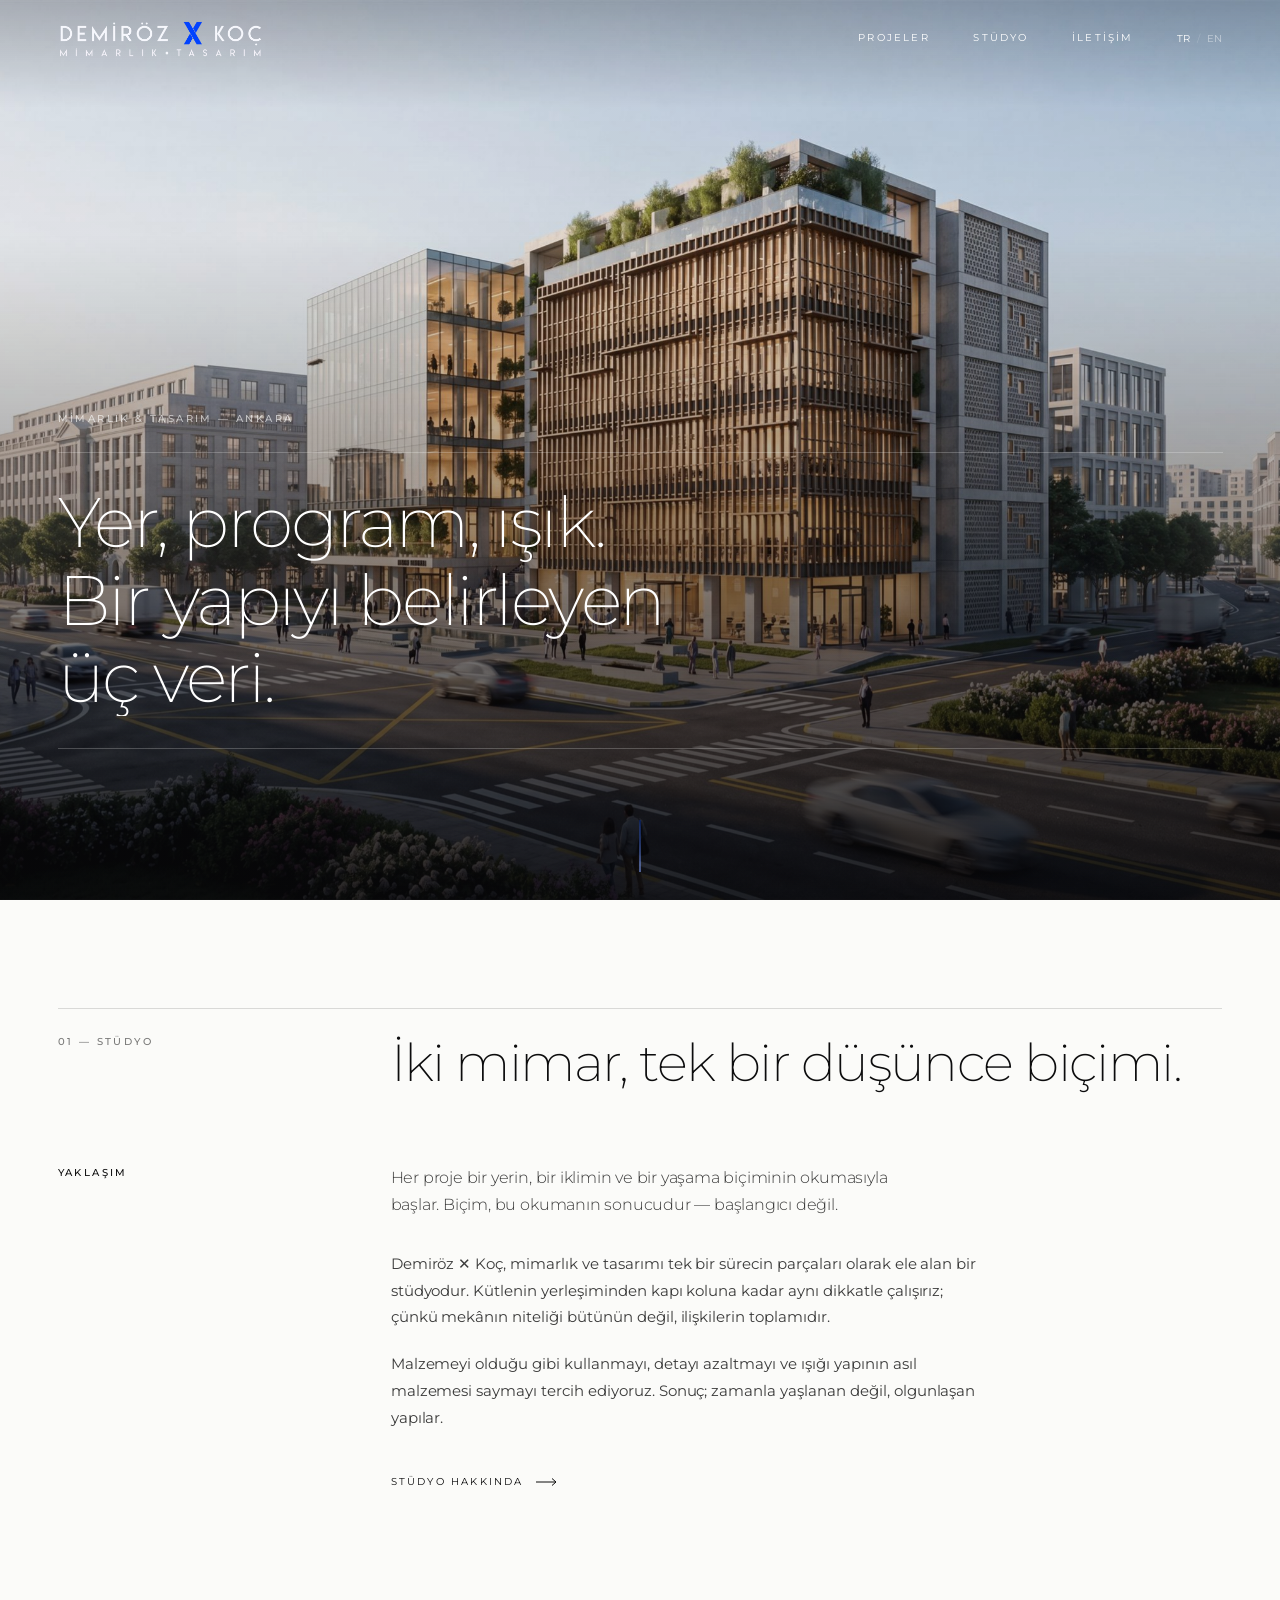
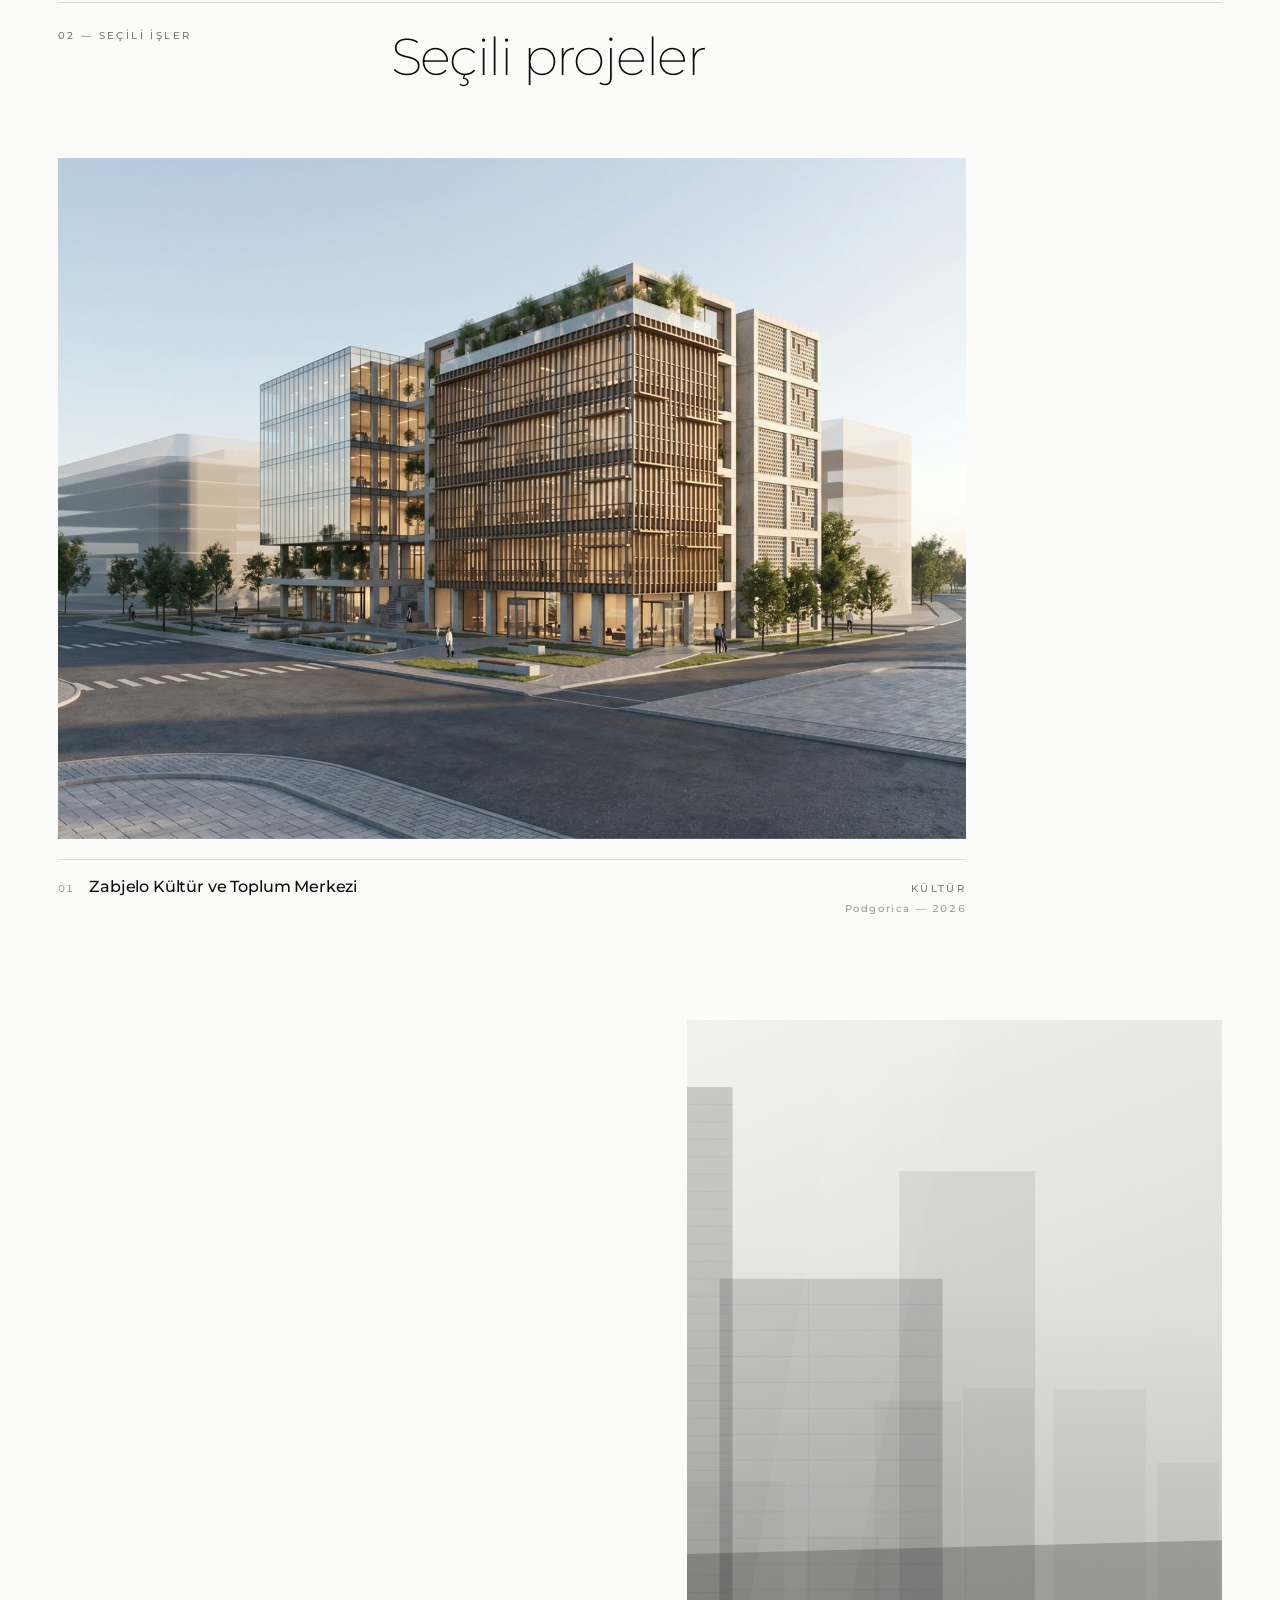
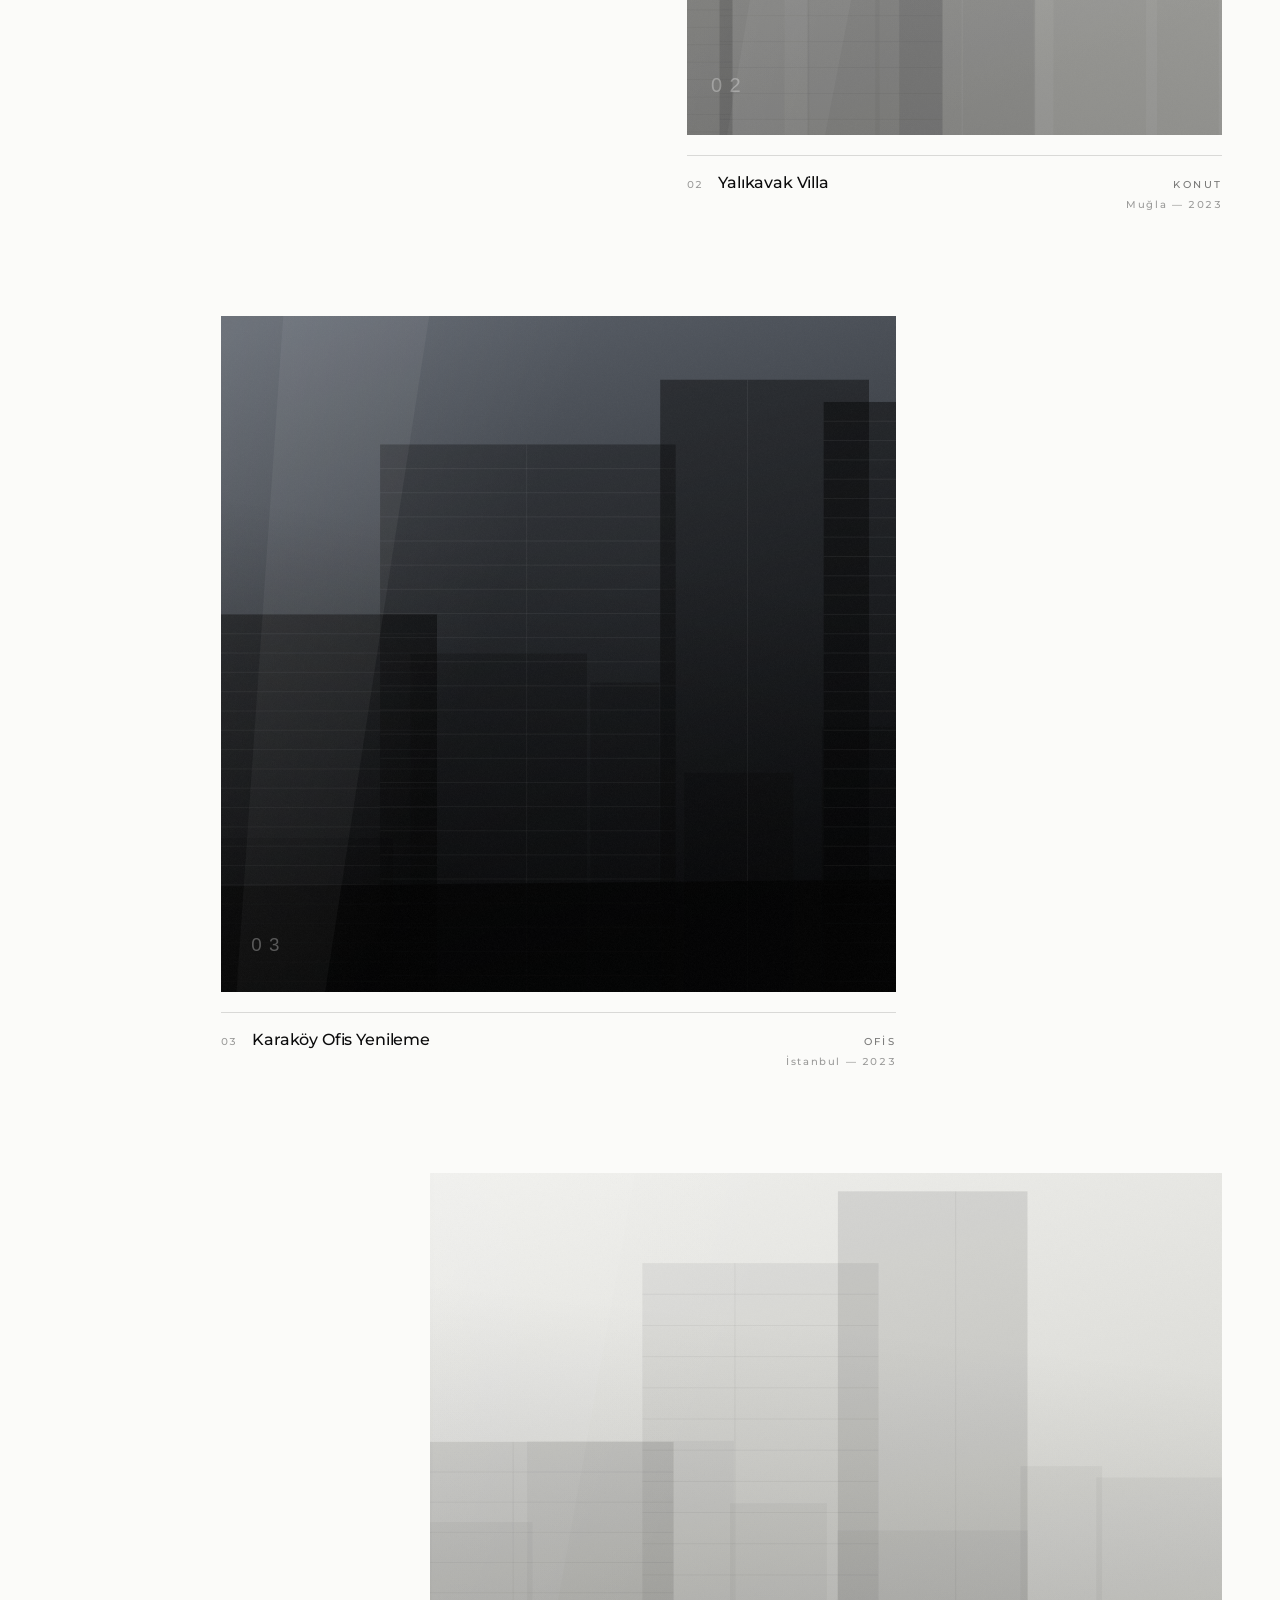
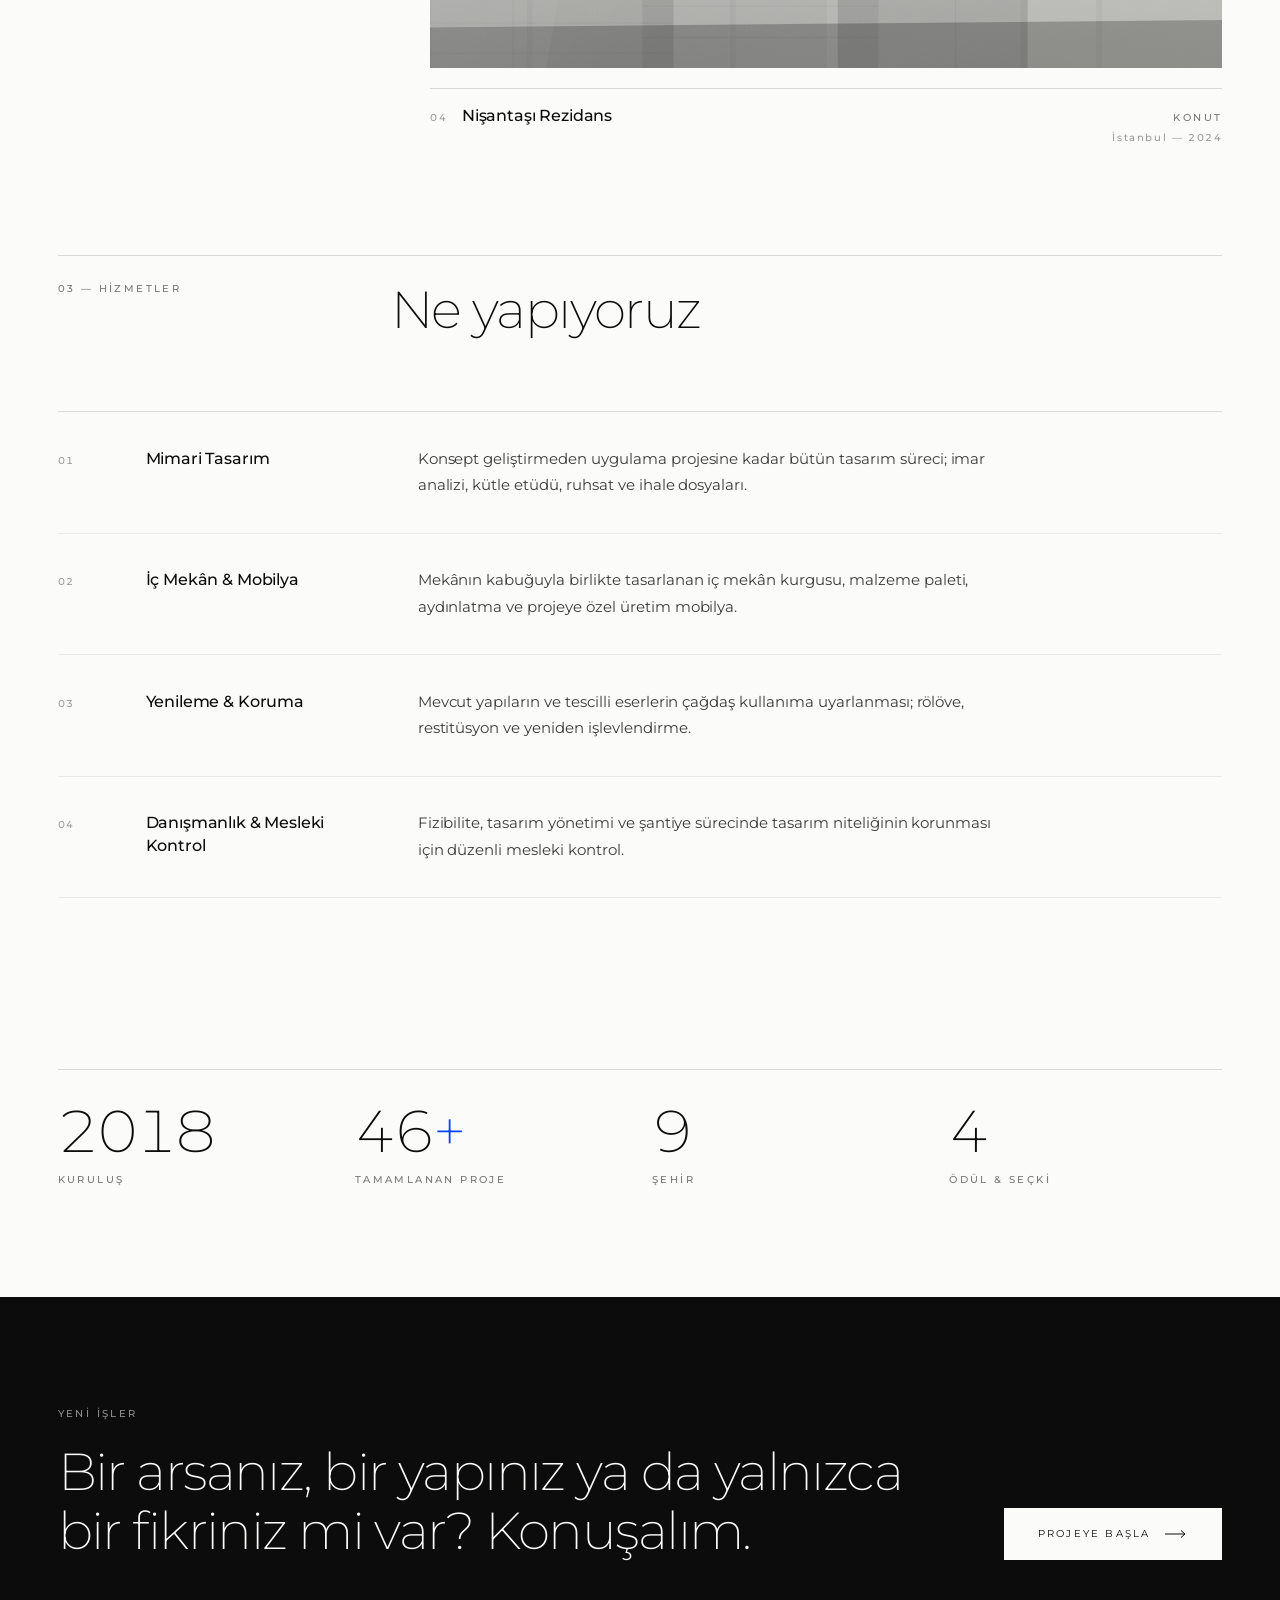
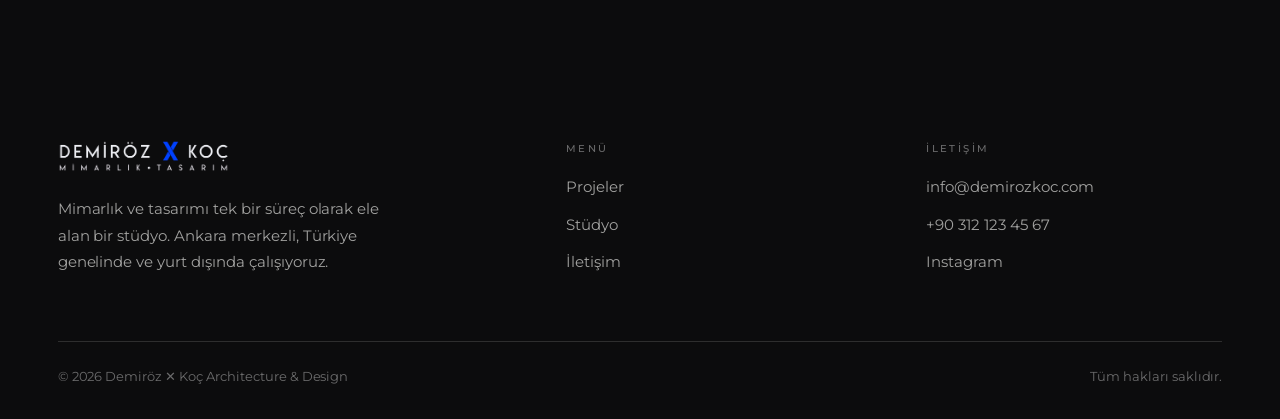
==== index.html @ 06709bad "Site: Demiroz x Koc mimarlik - ilk surum Statik site (HTML/CSS/JS, build adimi yok). - Montserrat ma" ====
<!DOCTYPE html>
<html lang="tr">
<head>
<meta charset="utf-8">
<meta name="viewport" content="width=device-width, initial-scale=1">
<title>Demiröz ✕ Koç — Mimarlık &amp; Tasarım</title>
<meta name="description" content="Demiröz ✕ Koç Architecture &amp; Design — konut, ofis, kültür ve konaklama yapılarında sakin, kalıcı ve bağlamına ait mimarlık.">
<!-- ONIZLEME: icerik yer tutucu oldugu surece arama motorlarina kapali.
     Yayina cikarken bu satiri SILIN. -->
<meta name="robots" content="noindex, nofollow">
<link rel="icon" href="assets/favicon.svg" type="image/svg+xml">
<link rel="preconnect" href="https://fonts.googleapis.com">
<link rel="preconnect" href="https://fonts.gstatic.com" crossorigin>
<link href="https://fonts.googleapis.com/css2?family=Montserrat:wght@200;300;400;500;600&display=swap" rel="stylesheet">
<link rel="stylesheet" href="css/main.css">
<meta property="og:title" content="Demiröz ✕ Koç — Mimarlık &amp; Tasarım">
<meta property="og:description" content="Mekânı ölçüyle, ışıkla ve sessizlikle kurarız.">
<meta property="og:type" content="website">
</head>
<body data-page="home">

<div class="progress" id="progress" aria-hidden="true"></div>

<!-- ===================== HEADER ===================== -->
<header class="site-head" id="siteHead">
  <div class="shell site-head__inner">
    <a class="brand" href="index.html" aria-label="Demiröz ✕ Koç — Anasayfa">
      <img class="brand__dark"  src="assets/logo-tr.png" data-src-tr="assets/logo-tr.png" data-src-en="assets/logo-en.png" alt="Demiröz ✕ Koç Mimarlık • Tasarım">
      <img class="brand__light" src="assets/logo-tr-w.png" data-src-tr="assets/logo-tr-w.png" data-src-en="assets/logo-en-w.png" alt="" aria-hidden="true">
    </a>

    <nav class="nav" aria-label="Ana menü">
      <a href="projeler.html" data-i18n="nav.works">Projeler</a>
      <a href="studyo.html"   data-i18n="nav.studio">Stüdyo</a>
      <a href="iletisim.html" data-i18n="nav.contact">İletişim</a>
      <span class="lang" role="group" aria-label="Dil / Language">
        <button type="button" data-lang-btn="tr" aria-pressed="true">TR</button>
        <span class="sep" aria-hidden="true">/</span>
        <button type="button" data-lang-btn="en" aria-pressed="false">EN</button>
      </span>
    </nav>

    <button class="nav-toggle" id="navToggle" aria-expanded="false" aria-controls="drawer" aria-label="Menü">
      <span class="nav-toggle__bar"></span>
      <span class="nav-toggle__bar"></span>
    </button>
  </div>
</header>

<!-- ===================== MOBILE DRAWER ===================== -->
<div class="drawer" id="drawer">
  <nav aria-label="Mobil menü">
    <ul class="drawer__list">
      <li><span class="num">01</span><a href="projeler.html" data-i18n="nav.works">Projeler</a></li>
      <li><span class="num">02</span><a href="studyo.html"   data-i18n="nav.studio">Stüdyo</a></li>
      <li><span class="num">03</span><a href="iletisim.html" data-i18n="nav.contact">İletişim</a></li>
    </ul>
  </nav>
  <div class="drawer__foot">
    <span class="label" data-i18n="foot.instagram">Instagram</span>
    <a class="link" href="https://www.instagram.com/demiroz_koc_architects/" target="_blank" rel="noopener">@demiroz_koc_architects</a>
    <span class="lang" role="group" aria-label="Dil / Language">
      <button type="button" data-lang-btn="tr" aria-pressed="true">TR</button>
      <span class="sep" aria-hidden="true">/</span>
      <button type="button" data-lang-btn="en" aria-pressed="false">EN</button>
    </span>
  </div>
</div>

<main id="main">

  <!-- ===================== HERO ===================== -->
  <section class="hero" id="hero">
    <div class="hero__media">
      <img src="assets/img/zabjelo/hero.jpg" alt="" aria-hidden="true" fetchpriority="high">
    </div>
    <div class="shell hero__inner">
      <p class="label" style="color:rgba(255,255,255,.62)" data-reveal data-i18n="hero.label">Mimarlık &amp; Tasarım — Ankara</p>
      <span class="hero__datum" aria-hidden="true"></span>
      <h1 class="display hero__title">
        <span class="hero__line" data-reveal-mask><span data-i18n="hero.l1">Yer, program, ışık.</span></span>
        <span class="hero__line" data-reveal-mask><span data-i18n="hero.l2">Bir yapıyı belirleyen</span></span>
        <span class="hero__line" data-reveal-mask><span data-i18n="hero.l3">üç veri.</span></span>
      </h1>
      <div class="hero__meta">
        <p class="lede" data-reveal data-reveal-delay="1" data-i18n="hero.lede">Konut, ofis, kültür ve kamu yapılarında; ölçekten bağımsız olarak sakin, kalıcı ve bağlamına ait bir mimarlık üretiyoruz.</p>
        <a class="alink" href="projeler.html" data-reveal data-reveal-delay="2" style="color:#fff">
          <span data-i18n="cta.viewWorks">Projeleri Gör</span>
          <svg viewBox="0 0 24 8" aria-hidden="true"><line class="a-shaft" x1="0" y1="4" x2="20" y2="4"/><polyline class="a-head" points="16,0.5 20,4 16,7.5"/></svg>
        </a>
      </div>
    </div>
    <span class="scroll-cue" aria-hidden="true"></span>
  </section>

  <!-- ===================== MANIFESTO ===================== -->
  <section class="section shell">
    <div class="sec-head">
      <p class="label" data-reveal data-i18n="home.introLabel">01 — Stüdyo</p>
      <div>
        <h2 class="h1" data-reveal data-i18n="home.introTitle">İki mimar, tek bir düşünce biçimi.</h2>
      </div>
    </div>

    <div class="split">
      <div data-reveal>
        <p class="label label--ink" data-i18n="home.introKicker">Yaklaşım</p>
      </div>
      <div data-reveal data-reveal-delay="1">
        <p class="lede" style="max-width:46ch" data-i18n="home.introLede">Her proje bir yerin, bir iklimin ve bir yaşama biçiminin okumasıyla başlar. Biçim, bu okumanın sonucudur — başlangıcı değil.</p>
        <p class="body-text" style="margin-top:2rem" data-i18n="home.introP1">Demiröz ✕ Koç, mimarlık ve tasarımı tek bir sürecin parçaları olarak ele alan bir stüdyodur. Kütlenin yerleşiminden kapı koluna kadar aynı dikkatle çalışırız; çünkü mekânın niteliği bütünün değil, ilişkilerin toplamıdır.</p>
        <p class="body-text" data-i18n="home.introP2">Malzemeyi olduğu gibi kullanmayı, detayı azaltmayı ve ışığı yapının asıl malzemesi saymayı tercih ediyoruz. Sonuç; zamanla yaşlanan değil, olgunlaşan yapılar.</p>
        <p style="margin-top:2.25rem">
          <a class="alink" href="studyo.html">
            <span data-i18n="cta.aboutStudio">Stüdyo Hakkında</span>
            <svg viewBox="0 0 24 8" aria-hidden="true"><line class="a-shaft" x1="0" y1="4" x2="20" y2="4"/><polyline class="a-head" points="16,0.5 20,4 16,7.5"/></svg>
          </a>
        </p>
      </div>
    </div>
  </section>

  <!-- ===================== SELECTED WORKS ===================== -->
  <section class="section shell" style="padding-top:0">
    <div class="sec-head">
      <p class="label" data-reveal data-i18n="home.worksLabel">02 — Seçili İşler</p>
      <div style="display:flex; flex-wrap:wrap; gap:1.5rem; align-items:end; justify-content:space-between">
        <h2 class="h1" data-reveal data-i18n="home.worksTitle">Seçili projeler</h2>
        <a class="alink" href="projeler.html" data-reveal data-reveal-delay="1">
          <span data-i18n="cta.allWorks">Tüm Projeler</span>
          <svg viewBox="0 0 24 8" aria-hidden="true"><line class="a-shaft" x1="0" y1="4" x2="20" y2="4"/><polyline class="a-head" points="16,0.5 20,4 16,7.5"/></svg>
        </a>
      </div>
    </div>

    <div class="work-list work-list--editorial">

      <a class="work" href="zabjelo.html" data-reveal>
        <div class="work__media"><img src="assets/img/zabjelo/corner.jpg" alt="Zabjelo Kültür ve Toplum Merkezi" loading="lazy"></div>
        <div class="work__bar">
          <span class="work__title">
            <span class="num">01</span>
            <span class="h3" data-i18n="z.title">Zabjelo Kültür ve Toplum Merkezi</span>
          </span>
          <span class="work__tags">
            <span class="label" data-i18n="cat.culture">Kültür</span>
            <span class="num">Podgorica — 2026</span>
          </span>
        </div>
      </a>

      <a class="work" href="proje.html" data-reveal>
        <div class="work__media"><img src="assets/img/p-02.svg" alt="Yalıkavak Villa" loading="lazy"></div>
        <div class="work__bar">
          <span class="work__title">
            <span class="num">02</span>
            <span class="h3">Yalıkavak Villa</span>
          </span>
          <span class="work__tags">
            <span class="label" data-i18n="cat.housing">Konut</span>
            <span class="num">Muğla — 2023</span>
          </span>
        </div>
      </a>

      <a class="work" href="proje.html" data-reveal>
        <div class="work__media"><img src="assets/img/p-03.svg" alt="Karaköy Ofis Yenileme" loading="lazy"></div>
        <div class="work__bar">
          <span class="work__title">
            <span class="num">03</span>
            <span class="h3">Karaköy Ofis Yenileme</span>
          </span>
          <span class="work__tags">
            <span class="label" data-i18n="cat.office">Ofis</span>
            <span class="num">İstanbul — 2023</span>
          </span>
        </div>
      </a>

      <a class="work" href="proje.html" data-reveal>
        <div class="work__media"><img src="assets/img/p-01.svg" alt="Nişantaşı Rezidans" loading="lazy"></div>
        <div class="work__bar">
          <span class="work__title">
            <span class="num">04</span>
            <span class="h3">Nişantaşı Rezidans</span>
          </span>
          <span class="work__tags">
            <span class="label" data-i18n="cat.housing">Konut</span>
            <span class="num">İstanbul — 2024</span>
          </span>
        </div>
      </a>

    </div>
  </section>

  <!-- ===================== SERVICES ===================== -->
  <section class="section shell" style="padding-top:0">
    <div class="sec-head">
      <p class="label" data-reveal data-i18n="home.servLabel">03 — Hizmetler</p>
      <div>
        <h2 class="h1" data-reveal data-i18n="home.servTitle">Ne yapıyoruz</h2>
      </div>
    </div>

    <div class="dl">
      <div class="dl__row" data-reveal>
        <span class="num">01</span>
        <h3 class="h3 dl__t" data-i18n="serv.1.t">Mimari Tasarım</h3>
        <p class="body-text" data-i18n="serv.1.d">Konsept geliştirmeden uygulama projesine kadar bütün tasarım süreci; imar analizi, kütle etüdü, ruhsat ve ihale dosyaları.</p>
      </div>
      <div class="dl__row" data-reveal>
        <span class="num">02</span>
        <h3 class="h3 dl__t" data-i18n="serv.2.t">İç Mekân &amp; Mobilya</h3>
        <p class="body-text" data-i18n="serv.2.d">Mekânın kabuğuyla birlikte tasarlanan iç mekân kurgusu, malzeme paleti, aydınlatma ve projeye özel üretim mobilya.</p>
      </div>
      <div class="dl__row" data-reveal>
        <span class="num">03</span>
        <h3 class="h3 dl__t" data-i18n="serv.3.t">Yenileme &amp; Koruma</h3>
        <p class="body-text" data-i18n="serv.3.d">Mevcut yapıların ve tescilli eserlerin çağdaş kullanıma uyarlanması; rölöve, restitüsyon ve yeniden işlevlendirme.</p>
      </div>
      <div class="dl__row" data-reveal>
        <span class="num">04</span>
        <h3 class="h3 dl__t" data-i18n="serv.4.t">Danışmanlık &amp; Mesleki Kontrol</h3>
        <p class="body-text" data-i18n="serv.4.d">Fizibilite, tasarım yönetimi ve şantiye sürecinde tasarım niteliğinin korunması için düzenli mesleki kontrol.</p>
      </div>
    </div>
  </section>

  <!-- ===================== NUMBERS ===================== -->
  <section class="section--tight shell" style="padding-bottom:var(--section)">
    <div class="stat-row">
      <div class="stat" data-reveal>
        <p class="stat__n">2018</p>
        <p class="label stat__k" data-i18n="stat.founded">Kuruluş</p>
      </div>
      <div class="stat" data-reveal data-reveal-delay="1">
        <p class="stat__n">46<em>+</em></p>
        <p class="label stat__k" data-i18n="stat.projects">Tamamlanan Proje</p>
      </div>
      <div class="stat" data-reveal data-reveal-delay="2">
        <p class="stat__n">9</p>
        <p class="label stat__k" data-i18n="stat.cities">Şehir</p>
      </div>
      <div class="stat" data-reveal data-reveal-delay="3">
        <p class="stat__n">4</p>
        <p class="label stat__k" data-i18n="stat.awards">Ödül &amp; Seçki</p>
      </div>
    </div>
  </section>

  <!-- ===================== CTA BAND ===================== -->
  <section class="band">
    <div class="shell section--tight band__row" style="padding-block:var(--section)">
      <div>
        <p class="label" data-reveal data-i18n="band.label">Yeni İşler</p>
        <h2 class="h1" style="margin-top:1.25rem" data-reveal data-reveal-delay="1" data-i18n="band.title">Bir arsanız, bir yapınız ya da yalnızca bir fikriniz mi var? Konuşalım.</h2>
      </div>
      <div data-reveal data-reveal-delay="2">
        <a class="btn" href="iletisim.html">
          <span data-i18n="cta.startProject">Projeye Başla</span>
          <svg viewBox="0 0 24 8" width="24" aria-hidden="true" style="overflow:visible"><line x1="0" y1="4" x2="20" y2="4" stroke="currentColor" stroke-width="1"/><polyline points="16,0.5 20,4 16,7.5" fill="none" stroke="currentColor" stroke-width="1"/></svg>
        </a>
      </div>
    </div>
  </section>

</main>

<!-- ===================== FOOTER ===================== -->
<footer class="site-foot">
  <div class="shell">
    <div class="foot__top">
      <div class="foot__brand">
        <img src="assets/logo-tr-w.png" data-src-tr="assets/logo-tr-w.png" data-src-en="assets/logo-en-w.png" alt="Demiröz ✕ Koç">
        <p class="body-text" style="color:rgba(251,251,249,.62); max-width:34ch" data-i18n="foot.blurb">Mimarlık ve tasarımı tek bir süreç olarak ele alan bir stüdyo. Ankara merkezli, Türkiye genelinde ve yurt dışında çalışıyoruz.</p>
      </div>

      <div class="foot__col">
        <p class="label" data-i18n="foot.navLabel">Menü</p>
        <a class="link" href="projeler.html" data-i18n="nav.works">Projeler</a>
        <a class="link" href="studyo.html"   data-i18n="nav.studio">Stüdyo</a>
        <a class="link" href="iletisim.html" data-i18n="nav.contact">İletişim</a>
      </div>

      <div class="foot__col">
        <p class="label" data-i18n="foot.contactLabel">İletişim</p>
        <a class="link" href="mailto:info@demirozkoc.com">info@demirozkoc.com</a>
        <a class="link" href="tel:+903121234567">+90 312 123 45 67</a>
        <a class="link" href="https://www.instagram.com/demiroz_koc_architects/" target="_blank" rel="noopener">Instagram</a>
      </div>
    </div>

    <div class="foot__bottom">
      <p class="small">© <span id="year">2026</span> Demiröz ✕ Koç Architecture &amp; Design</p>
      <p class="small" data-i18n="foot.rights">Tüm hakları saklıdır.</p>
    </div>
  </div>
</footer>

<script src="js/i18n.js"></script>
<script src="js/main.js"></script>
</body>
</html>
---- css/main.css ----
/* ==========================================================================
   DEMİRÖZ ✕ KOÇ — Architecture & Design
   Design system
   ========================================================================== */

/* ---------- Tokens ---------- */
:root {
  /* Palette — drawn from the identity: near-black ink, warm paper, one blue */
  --ink:        #0C0C0D;
  --ink-80:     rgba(12, 12, 13, 0.80);
  --ink-55:     rgba(12, 12, 13, 0.55);
  --ink-40:     rgba(12, 12, 13, 0.40);
  --paper:      #FBFBF9;
  --paper-2:    #F2F2EF;
  --blue:       #0243FC;
  --line:       rgba(12, 12, 13, 0.14);
  --line-soft:  rgba(12, 12, 13, 0.07);

  /* Type — Montserrat is the studio's brand typeface (see VERI/genel yazı fontu).
     The wordmark is set in it, so the whole site follows. */
  --font-display: "Montserrat", "Century Gothic", "Futura", system-ui, sans-serif;
  --font-body:    "Montserrat", -apple-system, BlinkMacSystemFont, "Segoe UI", sans-serif;

  /* Rhythm */
  --gutter:   clamp(1.25rem, 4.5vw, 5rem);
  --section:  clamp(5rem, 12vh, 10rem);
  --maxw:     1680px;

  /* Motion */
  --ease:  cubic-bezier(0.22, 1, 0.36, 1);
  --swift: cubic-bezier(0.4, 0, 0.2, 1);
}

/* ---------- Reset ---------- */
*, *::before, *::after { box-sizing: border-box; }
html {
  -webkit-text-size-adjust: 100%;
  scroll-behavior: smooth;
}
body {
  margin: 0;
  background: var(--paper);
  color: var(--ink);
  font-family: var(--font-body);
  font-size: 0.9375rem;
  line-height: 1.78;
  font-weight: 400;
  letter-spacing: -0.002em;
  -webkit-font-smoothing: antialiased;
  -moz-osx-font-smoothing: grayscale;
  overflow-x: hidden;
}
body.nav-open { overflow: hidden; }

img, svg, video { display: block; max-width: 100%; height: auto; }
a { color: inherit; text-decoration: none; }
button { font: inherit; color: inherit; background: none; border: 0; cursor: pointer; }
h1, h2, h3, h4 { margin: 0; font-weight: 300; }
p { margin: 0; }
ul { margin: 0; padding: 0; list-style: none; }

::selection { background: var(--blue); color: #fff; }

:focus-visible {
  outline: 1.5px solid var(--blue);
  outline-offset: 4px;
}

/* ---------- Layout primitives ---------- */
.shell {
  width: 100%;
  max-width: var(--maxw);
  margin-inline: auto;
  padding-inline: var(--gutter);
}
.section { padding-block: var(--section); }
.section--tight { padding-block: clamp(3rem, 7vh, 5.5rem); }
.rule { height: 1px; background: var(--line-soft); border: 0; margin: 0; }

/* ---------- Typography scale ---------- */
/* Montserrat runs wide with a tall x-height — sizes sit lower and tracking
   tighter than a Futura-style face would need. */
.display {
  font-family: var(--font-display);
  font-weight: 200;
  font-size: clamp(2.1rem, 6.4vw, 6.6rem);
  line-height: 1.02;
  letter-spacing: -0.035em;
  text-wrap: balance;
}
.h1 {
  font-family: var(--font-display);
  font-weight: 200;
  font-size: clamp(1.7rem, 4.1vw, 3.5rem);
  line-height: 1.12;
  letter-spacing: -0.03em;
  text-wrap: balance;
}
.h2 {
  font-family: var(--font-display);
  font-weight: 300;
  font-size: clamp(1.3rem, 2.4vw, 2.1rem);
  line-height: 1.22;
  letter-spacing: -0.025em;
}
.h3 {
  font-family: var(--font-display);
  font-weight: 500;
  font-size: clamp(0.95rem, 1.25vw, 1.1rem);
  line-height: 1.4;
  letter-spacing: -0.01em;
}

/* Wide-tracked micro label — echoes "A R C H I T E C T U R E & D E S I G N" */
.label {
  font-family: var(--font-display);
  font-size: 0.625rem;
  font-weight: 500;
  letter-spacing: 0.24em;
  text-transform: uppercase;
  color: var(--ink-55);
}
.label--ink { color: var(--ink); }
.label--blue { color: var(--blue); }

.lede {
  font-size: clamp(1rem, 1.28vw, 1.1875rem);
  line-height: 1.68;
  font-weight: 300;
  color: var(--ink-80);
  letter-spacing: -0.012em;
  max-width: 42ch;
}
.body-text { color: var(--ink-80); max-width: 60ch; }
.body-text + .body-text { margin-top: 1.35em; }
.small { font-size: 0.78125rem; line-height: 1.68; color: var(--ink-55); }

.num {
  font-family: var(--font-display);
  font-size: 0.625rem;
  font-weight: 500;
  letter-spacing: 0.16em;
  color: var(--ink-40);
  font-variant-numeric: tabular-nums;
}

/* ---------- Section heading pattern ---------- */
.sec-head {
  display: grid;
  grid-template-columns: minmax(0, 1fr);
  gap: 1.75rem;
  padding-top: 1.5rem;
  border-top: 1px solid var(--line);
  margin-bottom: clamp(2.5rem, 6vw, 4.5rem);
}
@media (min-width: 62rem) {
  .sec-head {
    grid-template-columns: 22% minmax(0, 1fr);
    gap: clamp(2rem, 6vw, 6rem);
    align-items: start;
  }
}

/* ---------- Links ---------- */
.link {
  position: relative;
  display: inline-block;
  padding-bottom: 2px;
}
.link::after {
  content: "";
  position: absolute;
  left: 0; bottom: 0;
  width: 100%; height: 1px;
  background: currentColor;
  transform: scaleX(0);
  transform-origin: left;
  transition: transform 0.55s var(--ease);
}
.link:hover::after, .link:focus-visible::after { transform: scaleX(1); }
.link--on::after { transform: scaleX(1); }
.link--on:hover::after { transform: scaleX(0); transform-origin: right; }

/* Arrow link */
.alink {
  display: inline-flex;
  align-items: center;
  gap: 0.75rem;
  font-family: var(--font-display);
  font-size: 0.625rem;
  letter-spacing: 0.22em;
  text-transform: uppercase;
}
.alink svg { width: 1.5rem; height: auto; overflow: visible; }
.alink svg line, .alink svg polyline { stroke: currentColor; stroke-width: 1; fill: none; }
.alink .a-shaft { transition: transform 0.55s var(--ease); transform-origin: left; }
.alink .a-head  { transition: transform 0.55s var(--ease); }
.alink:hover .a-shaft { transform: scaleX(1.45); }
.alink:hover .a-head  { transform: translateX(5px); }

/* ==========================================================================
   Header
   ========================================================================== */
.site-head {
  position: fixed;
  inset: 0 0 auto 0;
  z-index: 100;
  padding-block: clamp(1rem, 2.2vh, 1.6rem);
  transition: background-color 0.5s var(--swift),
              backdrop-filter 0.5s var(--swift),
              border-color 0.5s var(--swift),
              padding 0.5s var(--swift);
  border-bottom: 1px solid transparent;
}
.site-head__inner {
  display: flex;
  align-items: center;
  justify-content: space-between;
  gap: 2rem;
}
.brand { display: block; flex: 0 0 auto; }
.brand img {
  height: clamp(1.7rem, 3vw, 2.5rem);
  width: auto;
  transition: opacity 0.45s var(--swift);
}
.brand__light { display: none; }
.brand:hover img { opacity: 0.62; }

/* Scrolled state */
.site-head.is-stuck {
  background: rgba(251, 251, 249, 0.82);
  backdrop-filter: saturate(180%) blur(14px);
  -webkit-backdrop-filter: saturate(180%) blur(14px);
  border-bottom-color: var(--line-soft);
}
.site-head.is-hidden { transform: translateY(-100%); }
.site-head { transition-property: background-color, backdrop-filter, border-color, transform; }

/* Over a dark hero: invert to white */
.site-head.is-over-dark:not(.is-stuck) { color: #fff; }
.site-head.is-over-dark:not(.is-stuck) .brand__dark { display: none; }
.site-head.is-over-dark:not(.is-stuck) .brand__light { display: block; }
.site-head.is-over-dark:not(.is-stuck) .nav-toggle__bar { background: #fff; }

/* ---------- Desktop nav ---------- */
.nav {
  display: none;
  align-items: center;
  gap: clamp(1.5rem, 3.4vw, 3rem);
}
.nav a {
  font-family: var(--font-display);
  font-size: 0.625rem;
  font-weight: 400;
  letter-spacing: 0.22em;
  text-transform: uppercase;
}
.nav .is-current { color: var(--blue); }
.site-head.is-over-dark:not(.is-stuck) .nav .is-current { color: #fff; }

.lang {
  display: flex;
  align-items: center;
  gap: 0.4rem;
  font-family: var(--font-display);
  font-size: 0.625rem;
  letter-spacing: 0.14em;
  color: var(--ink-40);
}
.lang button { padding: 0.2rem 0; transition: color 0.35s; }
.lang button[aria-pressed="true"] { color: var(--ink); }
.lang .sep { opacity: 0.4; }
.site-head.is-over-dark:not(.is-stuck) .lang { color: rgba(255,255,255,0.5); }
.site-head.is-over-dark:not(.is-stuck) .lang button[aria-pressed="true"] { color: #fff; }

@media (min-width: 56rem) {
  .nav { display: flex; }
}

/* ---------- Mobile nav ---------- */
.nav-toggle {
  position: relative;
  z-index: 2;
  width: 2.25rem; height: 1.25rem;
  display: grid;
  align-content: center;
  gap: 0.375rem;
  justify-items: end;
}
@media (min-width: 56rem) {
  .nav-toggle { display: none; }
}
.nav-toggle__bar {
  display: block;
  width: 100%; height: 1px;
  background: var(--ink);
  transition: transform 0.5s var(--ease), width 0.5s var(--ease), background-color 0.4s;
}
.nav-toggle__bar:last-child { width: 62%; }
.nav-toggle[aria-expanded="true"] .nav-toggle__bar { background: var(--ink); }
.nav-toggle[aria-expanded="true"] .nav-toggle__bar:first-child { transform: translateY(3.5px) rotate(6deg); }
.nav-toggle[aria-expanded="true"] .nav-toggle__bar:last-child  { width: 100%; transform: translateY(-3.5px) rotate(-6deg); }

.drawer {
  position: fixed;
  inset: 0;
  z-index: 90;
  background: var(--paper);
  display: flex;
  flex-direction: column;
  justify-content: center;
  padding: 6rem var(--gutter) 2.5rem;
  clip-path: inset(0 0 100% 0);
  transition: clip-path 0.85s var(--ease);
  pointer-events: none;
}
.drawer.is-open { clip-path: inset(0 0 0 0); pointer-events: auto; }
.drawer__list { display: grid; gap: 0.4rem; }
.drawer__list a {
  font-family: var(--font-display);
  font-weight: 250;
  font-size: clamp(2.15rem, 12vw, 3.75rem);
  line-height: 1.1;
  letter-spacing: -0.02em;
  display: flex;
  align-items: baseline;
  gap: 0.9rem;
  opacity: 0;
  transform: translateY(1.1rem);
  transition: opacity 0.6s var(--ease), transform 0.7s var(--ease);
}
.drawer.is-open .drawer__list a { opacity: 1; transform: none; }
.drawer.is-open .drawer__list li:nth-child(1) a { transition-delay: 0.16s; }
.drawer.is-open .drawer__list li:nth-child(2) a { transition-delay: 0.22s; }
.drawer.is-open .drawer__list li:nth-child(3) a { transition-delay: 0.28s; }
.drawer.is-open .drawer__list li:nth-child(4) a { transition-delay: 0.34s; }
.drawer__list .num { align-self: flex-start; padding-top: 0.7em; }
.drawer__foot {
  margin-top: auto;
  padding-top: 3rem;
  display: flex;
  flex-wrap: wrap;
  gap: 0.75rem 1.75rem;
  align-items: center;
}

/* ==========================================================================
   Hero
   ========================================================================== */
.hero {
  position: relative;
  min-height: 100svh;
  display: flex;
  align-items: flex-end;
  overflow: hidden;
  background: #101012;
  color: #fff;
  isolation: isolate;
}
.hero__media {
  position: absolute;
  inset: 0;
  z-index: -2;
}
.hero__media img {
  width: 100%; height: 100%;
  object-fit: cover;
  transform: scale(1.06);
  animation: heroDrift 22s var(--ease) forwards;
}
@keyframes heroDrift { to { transform: scale(1); } }
/* Scrim. Tuned for a photographic hero with a bright sky: heavy where the
   headline sits, near-clear across the middle of the image, with a light
   top band so the inverted header stays legible. */
.hero::after {
  content: "";
  position: absolute; inset: 0; z-index: -1;
  background:
    linear-gradient(to top,
      rgba(8,8,10,0.86) 0%,
      rgba(8,8,10,0.66) 20%,
      rgba(8,8,10,0.34) 46%,
      rgba(8,8,10,0.08) 74%,
      rgba(8,8,10,0.06) 88%,
      rgba(8,8,10,0.26) 100%);
}
.hero__inner {
  width: 100%;
  padding-bottom: clamp(2.5rem, 8vh, 5.5rem);
  padding-top: 8rem;
}
.hero .display { color: #fff; }

/* Stepped headline.
   Three flush-left lines read as one solid block against the render; stepping
   each line in — with a hairline datum above and below — breaks the block and
   gives the type the rhythm of a levels annotation. */
.hero__datum {
  display: block;
  height: 1px;
  background: rgba(255, 255, 255, 0.22);
  margin-top: 1.5rem;
  margin-bottom: clamp(1.5rem, 3.5vh, 2.75rem);
  transform: scaleX(0);
  transform-origin: left;
  animation: datum 1.4s var(--ease) 0.25s forwards;
}
@keyframes datum { to { transform: scaleX(1); } }

/* Flush left, all three lines on the same axis.
   Only the leading is opened past the display default — at 1.02 the descenders
   of "program" / "yapıyı" clash with the line below. */
.hero__title {
  margin: 0;
  font-size: clamp(1.9rem, 5.5vw, 5.6rem);
  line-height: 1.1;
}
.hero__line { display: block; }

.hero__meta {
  margin-top: clamp(1.5rem, 3.5vh, 2.75rem);
  padding-top: 1.5rem;
  border-top: 1px solid rgba(255,255,255,0.22);
  display: grid;
  gap: 1.25rem;
}
@media (min-width: 48rem) {
  .hero__meta {
    grid-template-columns: minmax(0, 1fr) auto;
    align-items: end;
    gap: 2.5rem;
  }
}
.hero__meta .lede { color: rgba(255,255,255,0.82); }
.hero__meta .label { color: rgba(255,255,255,0.6); }

.scroll-cue {
  position: absolute;
  left: 50%; bottom: 1.75rem;
  transform: translateX(-50%);
  width: 1px; height: 3.25rem;
  background: linear-gradient(to bottom, rgba(255,255,255,0), rgba(255,255,255,0.75));
  overflow: hidden;
}
.scroll-cue::after {
  content: "";
  position: absolute; inset: 0;
  background: var(--blue);
  animation: cue 2.4s var(--ease) infinite;
}
@keyframes cue {
  0%   { transform: translateY(-100%); }
  100% { transform: translateY(100%); }
}
@media (max-width: 48rem) { .scroll-cue { display: none; } }

/* Interior page header */
.page-head {
  padding-top: clamp(7.5rem, 18vh, 12rem);
  padding-bottom: clamp(2.5rem, 7vh, 4.5rem);
}
.page-head__row {
  display: grid;
  gap: 1.5rem;
}
@media (min-width: 62rem) {
  .page-head__row {
    grid-template-columns: minmax(0, 1.35fr) minmax(0, 1fr);
    gap: clamp(2rem, 6vw, 6rem);
    align-items: end;
  }
}

/* ==========================================================================
   Work grid
   ========================================================================== */
.work-list { display: grid; gap: clamp(3rem, 8vw, 7rem); }

.work {
  display: grid;
  gap: 1.25rem;
}
.work__media {
  position: relative;
  overflow: hidden;
  background: var(--paper-2);
}
.work__media img {
  width: 100%;
  aspect-ratio: 4 / 3;
  object-fit: cover;
  transition: transform 1.25s var(--ease), filter 0.8s var(--swift);
}
.work:hover .work__media img { transform: scale(1.035); }
.work__media::after {
  content: "";
  position: absolute; inset: 0;
  background: var(--ink);
  opacity: 0;
  transition: opacity 0.7s var(--swift);
}
.work:hover .work__media::after { opacity: 0.05; }

.work__bar {
  display: flex;
  align-items: baseline;
  justify-content: space-between;
  gap: 1.5rem;
  padding-top: 1rem;
  border-top: 1px solid var(--line);
}
.work__title { display: flex; align-items: baseline; gap: 0.9rem; }
.work__title .num { flex: 0 0 auto; }
.work__tags {
  text-align: right;
  flex: 0 0 auto;
  display: grid;
  gap: 0.15rem;
}

/* Editorial rhythm: alternate width + offset */
@media (min-width: 62rem) {
  .work-list--editorial .work:nth-child(4n+1) { width: 78%; }
  .work-list--editorial .work:nth-child(4n+2) { width: 46%; margin-left: auto; }
  .work-list--editorial .work:nth-child(4n+3) { width: 58%; margin-left: 14%; }
  .work-list--editorial .work:nth-child(4n+4) { width: 68%; margin-left: auto; }
  .work-list--editorial .work:nth-child(4n+2) .work__media img { aspect-ratio: 3 / 4; }
  .work-list--editorial .work:nth-child(4n+3) .work__media img { aspect-ratio: 1 / 1; }
  .work-list--editorial .work:nth-child(4n+4) .work__media img { aspect-ratio: 16 / 10; }
}

/* Uniform archive grid */
.work-grid {
  display: grid;
  gap: clamp(2rem, 4vw, 3.5rem) clamp(1.25rem, 2.6vw, 2.25rem);
  grid-template-columns: 1fr;
}
@media (min-width: 40rem) { .work-grid { grid-template-columns: repeat(2, 1fr); } }
@media (min-width: 75rem) { .work-grid { grid-template-columns: repeat(3, 1fr); } }
.work-grid .work__media img { aspect-ratio: 4 / 3; }

/* Filters */
.filters {
  display: flex;
  flex-wrap: wrap;
  gap: 0.4rem 1.5rem;
  align-items: center;
  padding-bottom: 1.25rem;
  border-bottom: 1px solid var(--line);
  margin-bottom: clamp(2rem, 5vw, 3.5rem);
}
.filters button {
  font-family: var(--font-display);
  font-size: 0.625rem;
  letter-spacing: 0.22em;
  text-transform: uppercase;
  color: var(--ink-40);
  padding: 0.35rem 0;
  transition: color 0.4s var(--swift);
}
.filters button:hover { color: var(--ink-80); }
.filters button[aria-pressed="true"] { color: var(--ink); }
.filters button[aria-pressed="true"]::before {
  content: "";
  display: inline-block;
  width: 4px; height: 4px;
  background: var(--blue);
  margin-right: 0.6rem;
  vertical-align: middle;
}
.work.is-filtered { display: none; }

/* ==========================================================================
   Two-column text / facts
   ========================================================================== */
.split {
  display: grid;
  gap: clamp(2rem, 5vw, 3rem);
}
@media (min-width: 62rem) {
  .split {
    grid-template-columns: 22% minmax(0, 1fr);
    gap: clamp(2rem, 6vw, 6rem);
    align-items: start;
  }
}
.split--even { grid-template-columns: 1fr; }
@media (min-width: 62rem) {
  .split--even { grid-template-columns: repeat(2, minmax(0, 1fr)); }
}

.stat-row {
  display: grid;
  grid-template-columns: repeat(2, 1fr);
  gap: 2rem 1.5rem;
  border-top: 1px solid var(--line);
  padding-top: 2rem;
}
@media (min-width: 56rem) { .stat-row { grid-template-columns: repeat(4, 1fr); } }
.stat__n {
  font-family: var(--font-display);
  font-weight: 200;
  font-size: clamp(2.25rem, 4.6vw, 3.75rem);
  line-height: 1;
  letter-spacing: -0.03em;
  font-variant-numeric: tabular-nums;
}
.stat__n em { font-style: normal; color: var(--blue); }
.stat__k { margin-top: 0.6rem; }

/* Definition list — services, credits, awards */
.dl { border-top: 1px solid var(--line); }
.dl__row {
  display: grid;
  gap: 0.4rem 2rem;
  padding-block: clamp(1.35rem, 3vw, 2.1rem);
  border-bottom: 1px solid var(--line-soft);
}
@media (min-width: 48rem) {
  .dl__row { grid-template-columns: 3.5rem minmax(0, 15rem) minmax(0, 1fr); align-items: baseline; }
}
.dl__row:hover .dl__t { color: var(--blue); }
.dl__t { transition: color 0.45s var(--swift); }

/* Awards / press lines */
.lines { border-top: 1px solid var(--line); }
.lines li {
  display: grid;
  gap: 0.25rem 2rem;
  padding-block: 1.1rem;
  border-bottom: 1px solid var(--line-soft);
}
@media (min-width: 48rem) {
  .lines li { grid-template-columns: 5rem minmax(0, 1fr) auto; align-items: baseline; }
}

/* Team */
/* auto-fill with a capped track: with only two partners the cards would
   otherwise stretch to half the page each. */
.team {
  display: grid;
  gap: clamp(1.75rem, 3.5vw, 2.75rem);
  grid-template-columns: repeat(auto-fill, minmax(min(100%, 15rem), 21rem));
}
.team__media {
  overflow: hidden;
  background: var(--paper-2);
  margin-bottom: 1.1rem;
}
.team__media img {
  width: 100%;
  aspect-ratio: 3 / 4;
  object-fit: cover;
  filter: grayscale(1) contrast(1.02);
  transition: transform 1.1s var(--ease), filter 0.8s var(--swift);
}
.team__card:hover .team__media img { transform: scale(1.03); filter: grayscale(0.15); }

/* ==========================================================================
   Project detail
   ========================================================================== */
.proj-hero img {
  width: 100%;
  max-height: 84svh;
  aspect-ratio: 16 / 9;
  object-fit: cover;
}
.gallery {
  display: grid;
  gap: clamp(0.75rem, 1.6vw, 1.5rem);
  grid-template-columns: 1fr;
}
@media (min-width: 48rem) { .gallery { grid-template-columns: repeat(2, 1fr); } }
.gallery figure { margin: 0; }
.gallery figure img { width: 100%; aspect-ratio: 4 / 3; object-fit: cover; background: var(--paper-2); }
.gallery figure.is-wide { grid-column: 1 / -1; }
.gallery figure.is-wide img { aspect-ratio: 16 / 9; }
.gallery figcaption { margin-top: 0.75rem; }

.quote {
  border-left: 1px solid var(--blue);
  padding-left: clamp(1.25rem, 3vw, 2.5rem);
  margin: 0;
}
.quote p {
  font-family: var(--font-display);
  font-weight: 250;
  font-size: clamp(1.35rem, 3vw, 2.35rem);
  line-height: 1.24;
  letter-spacing: -0.02em;
  text-wrap: balance;
}
.quote footer { margin-top: 1.5rem; }

/* Prev / next */
.pager {
  display: grid;
  gap: 1px;
  background: var(--line);
  border-block: 1px solid var(--line);
}
@media (min-width: 48rem) { .pager { grid-template-columns: repeat(2, 1fr); } }
.pager a {
  background: var(--paper);
  padding: clamp(1.75rem, 4vw, 3rem) 0;
  display: grid;
  gap: 0.6rem;
  transition: background-color 0.5s var(--swift);
}
.pager a:hover { background: var(--paper-2); }
.pager a:last-child { text-align: right; }

/* ==========================================================================
   Contact
   ========================================================================== */
.big-mail {
  font-family: var(--font-display);
  font-weight: 200;
  font-size: clamp(1.5rem, 6.2vw, 5rem);
  line-height: 1.05;
  letter-spacing: -0.03em;
  display: inline-block;
  word-break: break-word;
}
.field {
  display: grid;
  gap: 0.5rem;
  padding-bottom: 0.85rem;
  border-bottom: 1px solid var(--line);
  transition: border-color 0.45s var(--swift);
}
.field:focus-within { border-color: var(--blue); }
.field input, .field textarea, .field select {
  font: inherit;
  font-size: 0.9375rem;
  color: var(--ink);
  background: none;
  border: 0;
  padding: 0;
  width: 100%;
  resize: vertical;
}
.field input:focus, .field textarea:focus, .field select:focus { outline: none; }
.field input::placeholder, .field textarea::placeholder { color: var(--ink-40); }
.form-grid { display: grid; gap: clamp(1.5rem, 3vw, 2.25rem); }
@media (min-width: 48rem) {
  .form-grid { grid-template-columns: repeat(2, 1fr); }
  .form-grid .is-full { grid-column: 1 / -1; }
}
.btn {
  display: inline-flex;
  align-items: center;
  gap: 0.9rem;
  padding: 1.05rem 2.1rem;
  background: var(--ink);
  color: var(--paper);
  font-family: var(--font-display);
  font-size: 0.625rem;
  letter-spacing: 0.22em;
  text-transform: uppercase;
  position: relative;
  overflow: hidden;
  isolation: isolate;
}
.btn::before {
  content: "";
  position: absolute; inset: 0; z-index: -1;
  background: var(--blue);
  transform: translateY(101%);
  transition: transform 0.6s var(--ease);
}
.btn:hover::before { transform: translateY(0); }
.form-note { margin-top: 1.25rem; }

.map-frame {
  border: 1px solid var(--line);
  background: var(--paper-2);
  aspect-ratio: 16 / 9;
  overflow: hidden;
}
.map-frame iframe { width: 100%; height: 100%; border: 0; filter: grayscale(1) contrast(1.05); }

/* ==========================================================================
   CTA band
   ========================================================================== */
.band {
  background: var(--ink);
  color: var(--paper);
}
.band .label { color: rgba(251,251,249,0.55); }
.band .h1 { color: var(--paper); }
.band__row {
  display: grid;
  gap: 2rem;
  align-items: end;
}
@media (min-width: 62rem) {
  .band__row { grid-template-columns: minmax(0, 1fr) auto; gap: 4rem; }
}
.band .btn { background: var(--paper); color: var(--ink); }
.band .btn::before { background: var(--blue); }
.band .btn:hover { color: #fff; }

/* ==========================================================================
   Footer
   ========================================================================== */
.site-foot {
  background: var(--ink);
  color: rgba(251,251,249,0.62);
  padding-top: clamp(3.5rem, 8vh, 6rem);
  padding-bottom: 2rem;
}
.site-foot a { color: rgba(251,251,249,0.62); transition: color 0.4s var(--swift); }
.site-foot a:hover { color: #fff; }
.site-foot .label { color: rgba(251,251,249,0.4); }
.foot__top {
  display: grid;
  gap: clamp(2.5rem, 6vw, 4rem);
  padding-bottom: clamp(3rem, 7vh, 5rem);
}
@media (min-width: 56rem) {
  .foot__top { grid-template-columns: minmax(0, 1.5fr) repeat(2, minmax(0, 1fr)); }
}
.foot__brand img { height: 2rem; width: auto; margin-bottom: 1.5rem; }
.foot__col { display: grid; gap: 0.55rem; align-content: start; }
.foot__col .label { margin-bottom: 0.5rem; }
.foot__bottom {
  border-top: 1px solid rgba(251,251,249,0.14);
  padding-top: 1.5rem;
  display: flex;
  flex-wrap: wrap;
  gap: 0.6rem 1.75rem;
  justify-content: space-between;
  align-items: center;
}
.foot__bottom .small { color: rgba(251,251,249,0.4); }

/* ==========================================================================
   Reveal on scroll
   ========================================================================== */
[data-reveal] {
  opacity: 0;
  transform: translateY(1.75rem);
  transition: opacity 0.95s var(--ease), transform 1.05s var(--ease);
}
[data-reveal].is-in { opacity: 1; transform: none; }
[data-reveal-delay="1"] { transition-delay: 0.09s; }
[data-reveal-delay="2"] { transition-delay: 0.18s; }
[data-reveal-delay="3"] { transition-delay: 0.27s; }

/* Masked line reveal for headlines */
[data-reveal-mask] { overflow: hidden; }
[data-reveal-mask] > * {
  display: block;
  transform: translateY(105%);
  transition: transform 1.15s var(--ease);
}
[data-reveal-mask].is-in > * { transform: none; }

/* Scroll progress hairline */
.progress {
  position: fixed;
  top: 0; left: 0;
  z-index: 120;
  height: 2px;
  width: 100%;
  transform-origin: left;
  transform: scaleX(0);
  background: var(--blue);
  pointer-events: none;
}

/* Language visibility */
[data-lang-hidden] { display: none !important; }

/* ==========================================================================
   Project page — drawings, diagrams, mass sequence
   ========================================================================== */

/* A drawing sheet. Line work is authored on white, so it gets a white plate
   with a hairline rather than sitting directly on the warm paper. */
.plate {
  background: #fff;
  border: 1px solid var(--line-soft);
  overflow: hidden;
}
.plate img { width: 100%; height: auto; }
.plate--pad { padding: clamp(0.75rem, 2vw, 2rem); }

/* Letterboxes a drawing to 16:9 so it lines up with a photo beside it */
.plate--wide { aspect-ratio: 16 / 9; display: grid; place-items: center; }
.plate--wide img { width: 100%; height: 100%; object-fit: contain; }

figure.fig { margin: 0; }
figure.fig figcaption {
  margin-top: 0.85rem;
  display: flex;
  gap: 0.9rem;
  align-items: baseline;
}
figure.fig figcaption .num { flex: 0 0 auto; }

/* Two drawings side by side */
.dwg-pair {
  display: grid;
  gap: clamp(1rem, 2.2vw, 2rem);
  grid-template-columns: 1fr;
}
@media (min-width: 56rem) { .dwg-pair { grid-template-columns: repeat(2, 1fr); } }

/* ---------- Mass development sequence ---------- */
.massfilm { display: grid; gap: 1.5rem; }

.massfilm__stage {
  position: relative;
  background: #fff;
  border: 1px solid var(--line-soft);
  aspect-ratio: 1500 / 983;
  overflow: hidden;
}
.massfilm__stage img {
  position: absolute;
  inset: 0;
  width: 100%; height: 100%;
  object-fit: contain;
  opacity: 0;
  transition: opacity 0.5s var(--swift);
}
.massfilm__stage img.is-on { opacity: 1; }

/* Step number, top-left of the stage */
.massfilm__step {
  position: absolute;
  top: 0; left: 0;
  padding: 1rem 1.25rem;
  z-index: 2;
  font-family: var(--font-display);
  font-weight: 200;
  font-size: clamp(1.75rem, 3.4vw, 3rem);
  line-height: 1;
  letter-spacing: -0.03em;
  color: var(--ink);
  font-variant-numeric: tabular-nums;
}
.massfilm__step sub {
  font-size: 0.32em;
  vertical-align: super;
  letter-spacing: 0.16em;
  color: var(--ink-40);
  margin-left: 0.35em;
}

.massfilm__bar {
  display: flex;
  align-items: flex-start;
  gap: clamp(0.5rem, 1.4vw, 1.1rem);
  flex-wrap: wrap;
}
.massfilm__play {
  flex: 0 0 auto;
  display: inline-flex;
  align-items: center;
  gap: 0.6rem;
  font-family: var(--font-display);
  font-size: 0.625rem;
  font-weight: 500;
  letter-spacing: 0.22em;
  text-transform: uppercase;
  color: var(--ink-55);
  padding-top: 0.15rem;
  transition: color 0.4s var(--swift);
}
.massfilm__play:hover { color: var(--ink); }
.massfilm__play .glyph {
  width: 8px; height: 9px;
  border-left: 1px solid currentColor;
  border-right: 1px solid currentColor;
}
.massfilm__play[aria-pressed="false"] .glyph {
  width: 0; height: 0;
  border: 5px solid transparent;
  border-left: 8px solid currentColor;
  border-right: 0;
}

.massfilm__steps {
  flex: 1 1 18rem;
  display: grid;
  grid-auto-flow: column;
  grid-auto-columns: 1fr;
  gap: clamp(0.35rem, 1vw, 0.75rem);
}
.massfilm__steps button {
  display: grid;
  gap: 0.5rem;
  padding: 0;
  text-align: left;
}
.massfilm__steps button::before {
  content: "";
  display: block;
  height: 1px;
  background: var(--line);
  transition: background-color 0.45s var(--swift), height 0.35s var(--swift);
}
.massfilm__steps button[aria-pressed="true"]::before { background: var(--blue); height: 2px; }
.massfilm__steps button:hover::before { background: var(--ink-55); }
.massfilm__steps .num { transition: color 0.45s var(--swift); }
.massfilm__steps button[aria-pressed="true"] .num { color: var(--ink); }

.massfilm__caption {
  min-height: 3.2em;
  max-width: 46ch;
}

@media (max-width: 40rem) {
  .massfilm__steps { grid-auto-flow: row; grid-auto-columns: auto; grid-template-columns: repeat(4, 1fr); }
  .massfilm__steps { grid-auto-flow: column; }
}

/* ---------- Sticky project facts ---------- */
@media (min-width: 62rem) {
  .facts-sticky { position: sticky; top: 7rem; }
}

/* ---------- Chapter marker ---------- */
.chapter {
  display: flex;
  align-items: baseline;
  gap: 1rem;
  padding-top: 1.5rem;
  border-top: 1px solid var(--line);
  margin-bottom: clamp(2rem, 5vw, 3.5rem);
}

/* ---------- Full-bleed image ---------- */
.bleed { width: 100%; margin: 0; }
.bleed img { width: 100%; object-fit: cover; }
.bleed--tall img { aspect-ratio: 16 / 9; max-height: 88svh; }

@media (prefers-reduced-motion: reduce) {
  html { scroll-behavior: auto; }
  *, *::before, *::after {
    animation-duration: 0.01ms !important;
    animation-iteration-count: 1 !important;
    transition-duration: 0.01ms !important;
  }
  [data-reveal] { opacity: 1; transform: none; }
  [data-reveal-mask] > * { transform: none; }
}
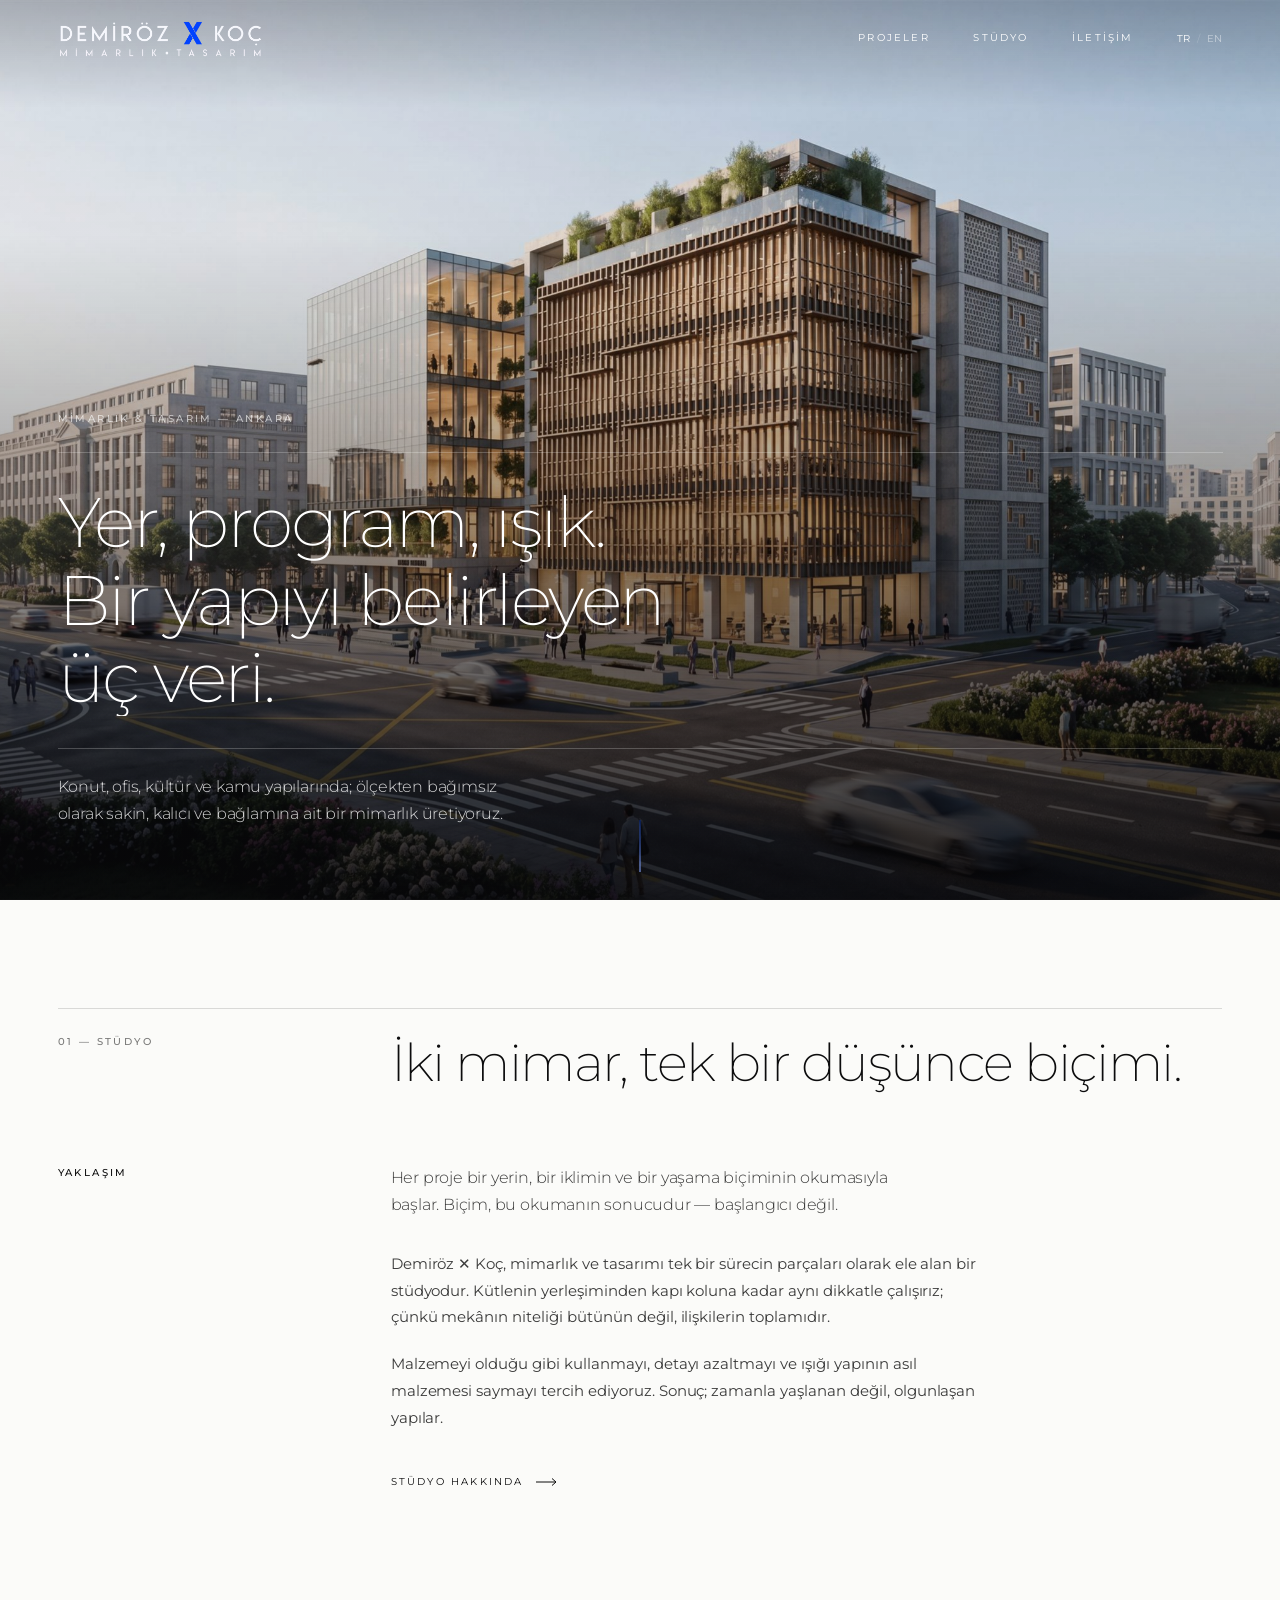
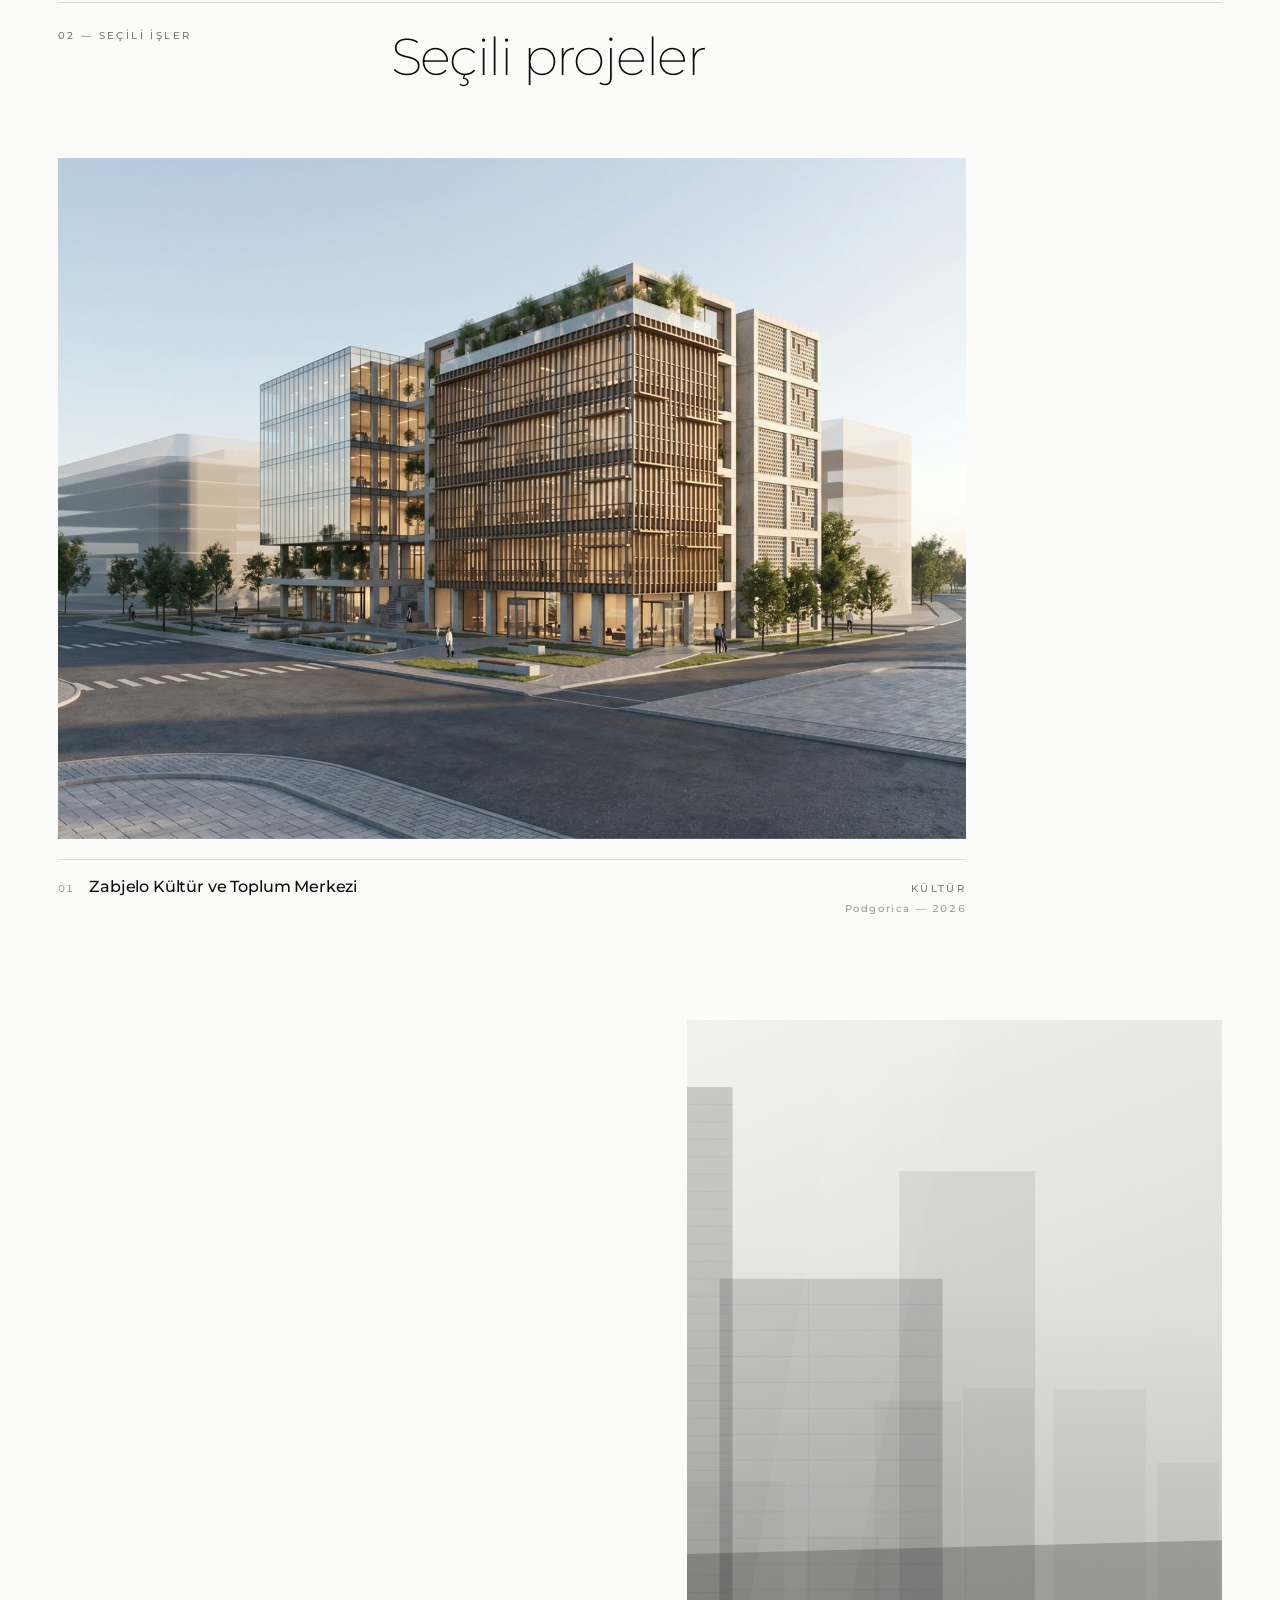
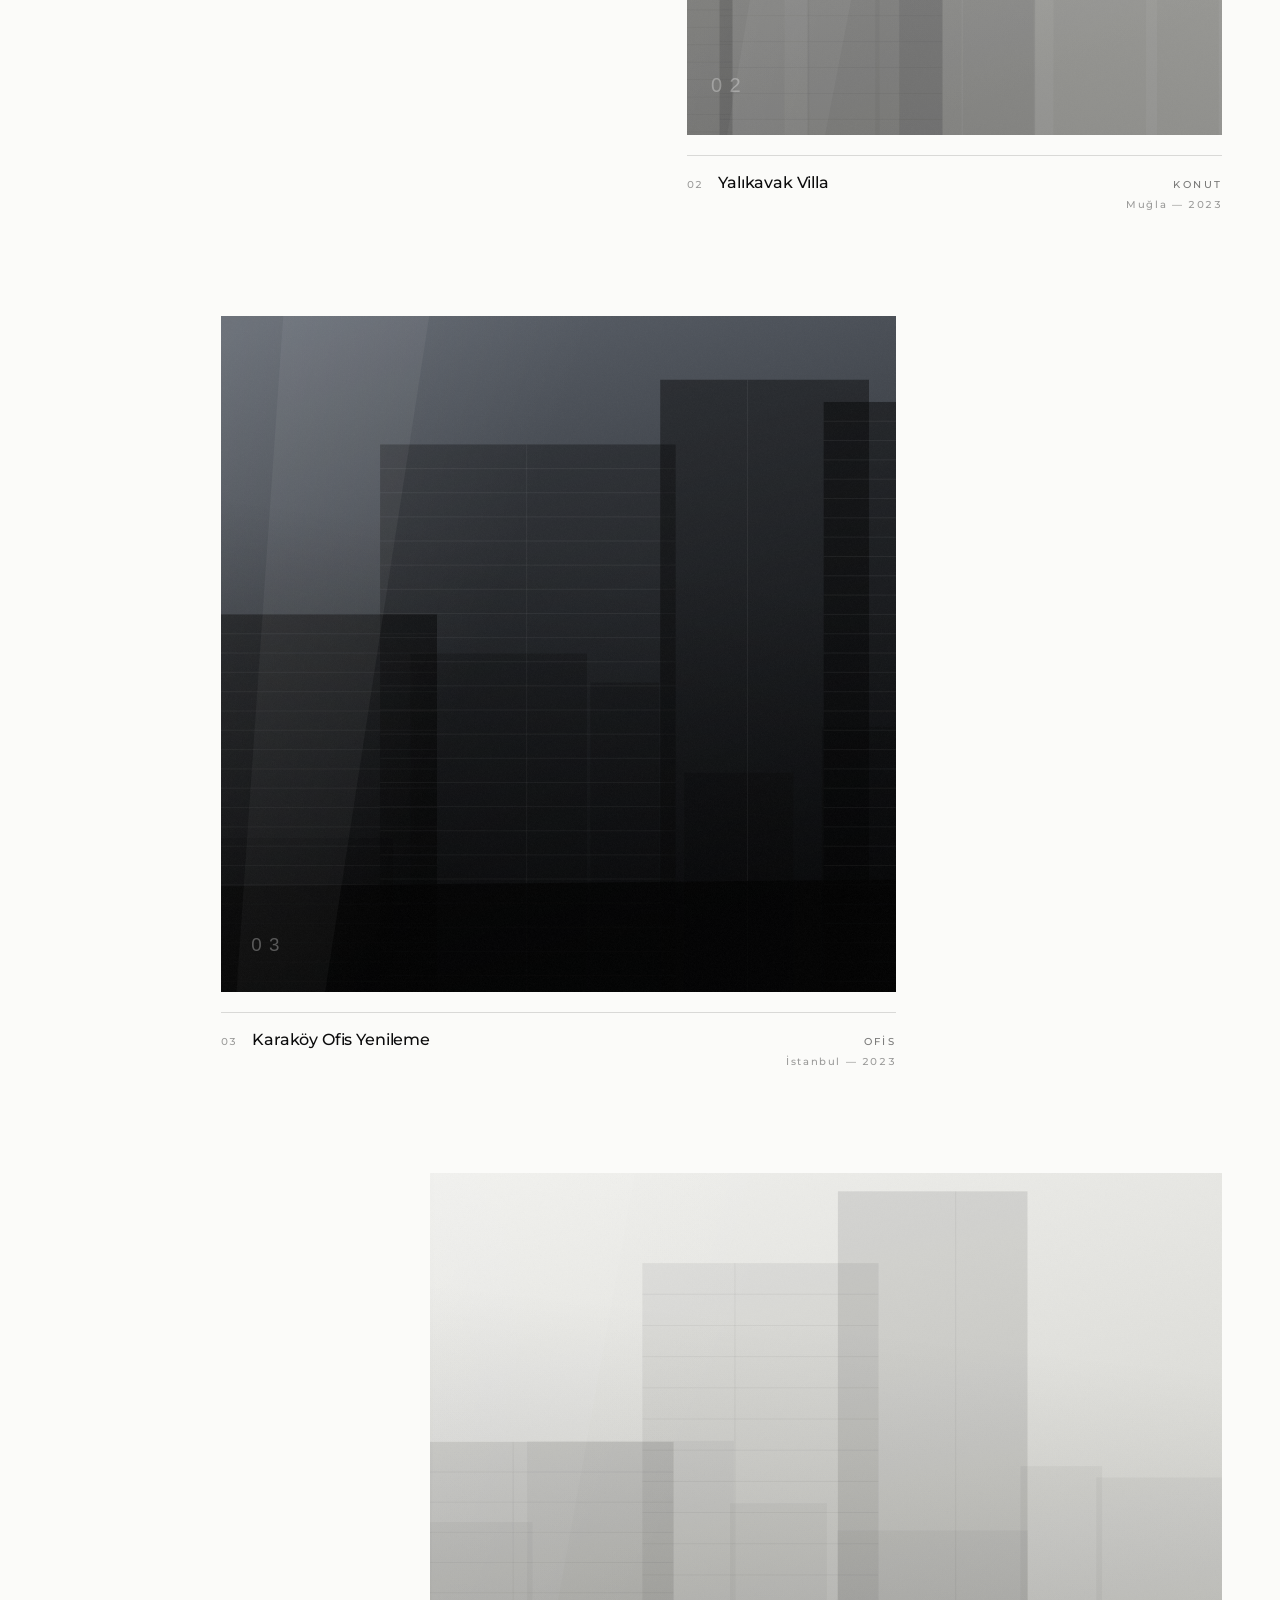
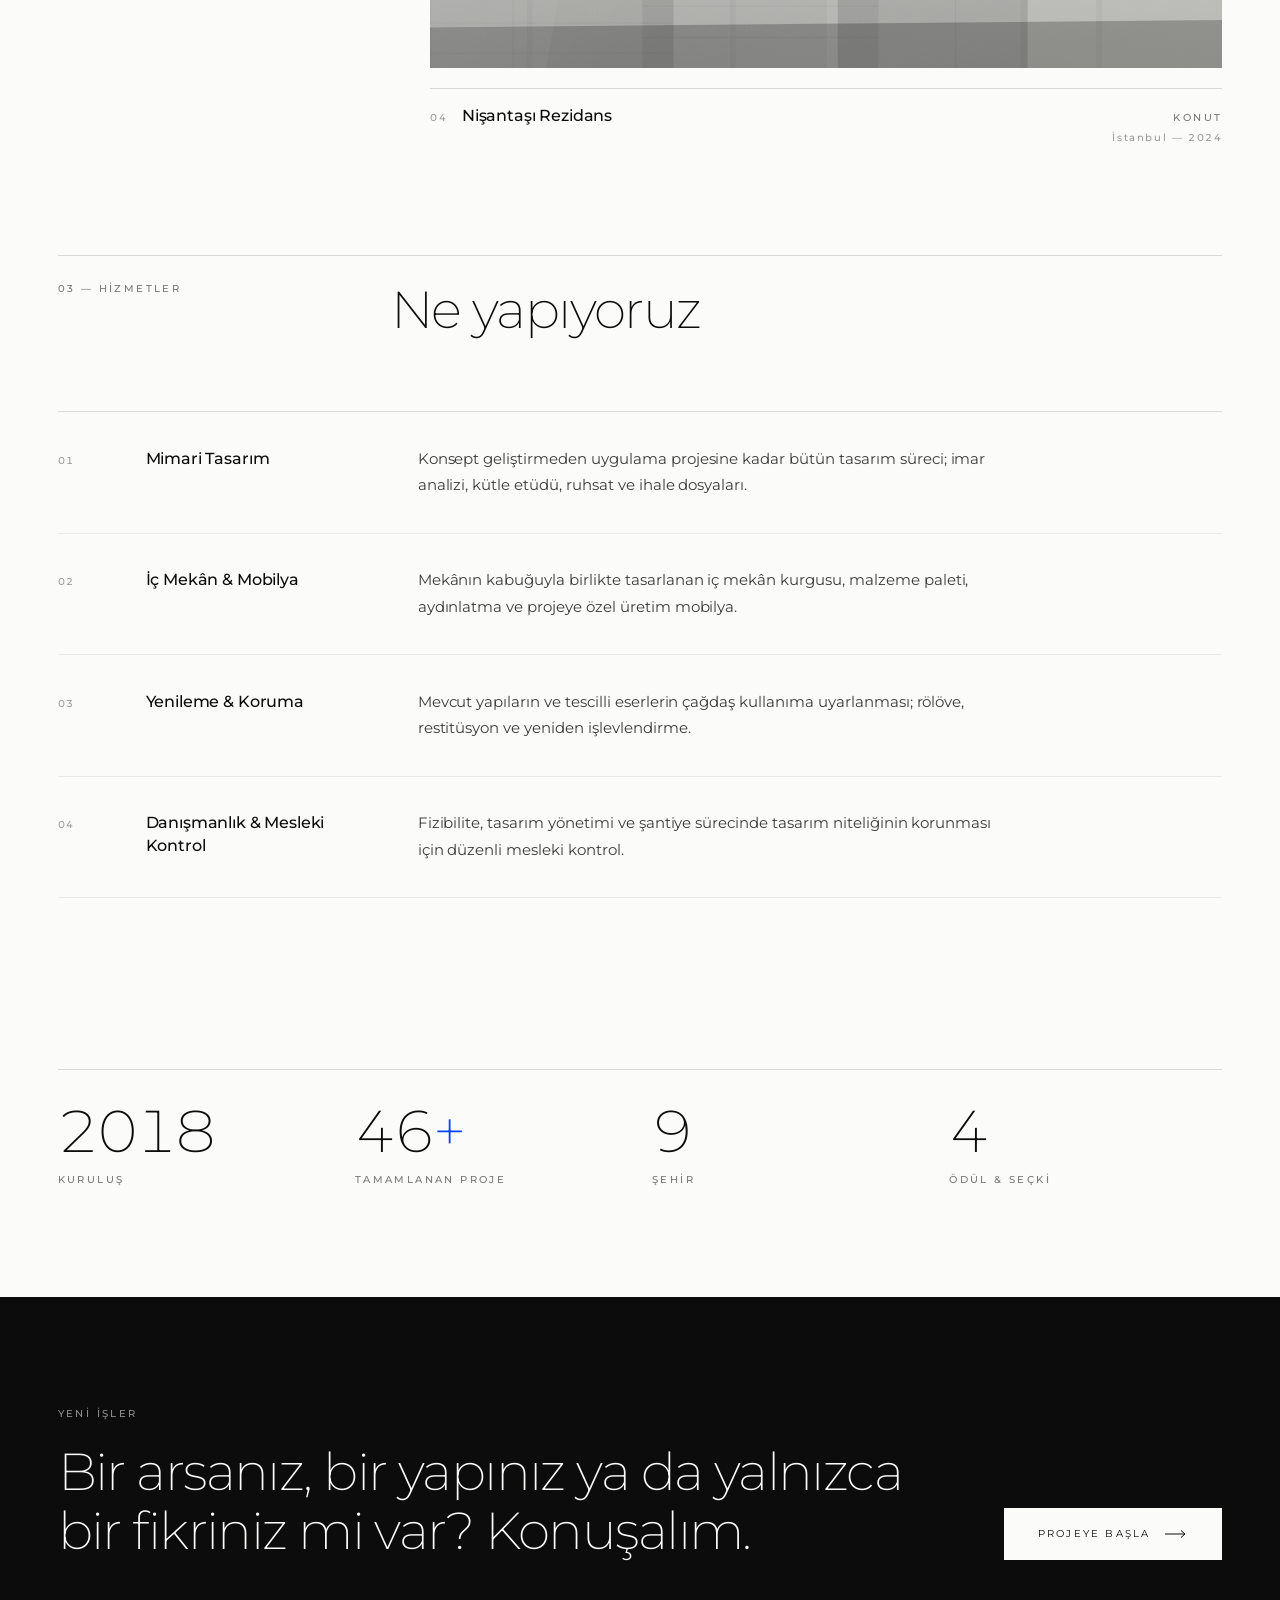
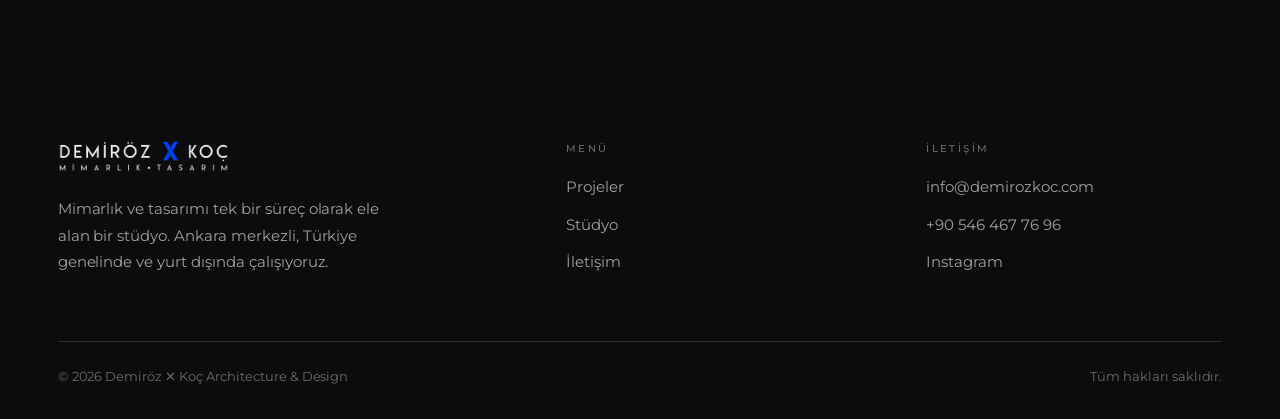
==== commit 459b989c: "﻿Gercek telefon numarasi eklendi +90 546 467 76 96 tum sayfalara ve bekleme sayfasina islendi. E-pos" ====
--- a/index.html
+++ b/index.html
@@ -286,7 +286,7 @@
       <div class="foot__col">
         <p class="label" data-i18n="foot.contactLabel">İletişim</p>
         <a class="link" href="mailto:info@demirozkoc.com">info@demirozkoc.com</a>
-        <a class="link" href="tel:+903121234567">+90 312 123 45 67</a>
+        <a class="link" href="tel:+905464677696">+90 546 467 76 96</a>
         <a class="link" href="https://www.instagram.com/demiroz_koc_architects/" target="_blank" rel="noopener">Instagram</a>
       </div>
     </div>
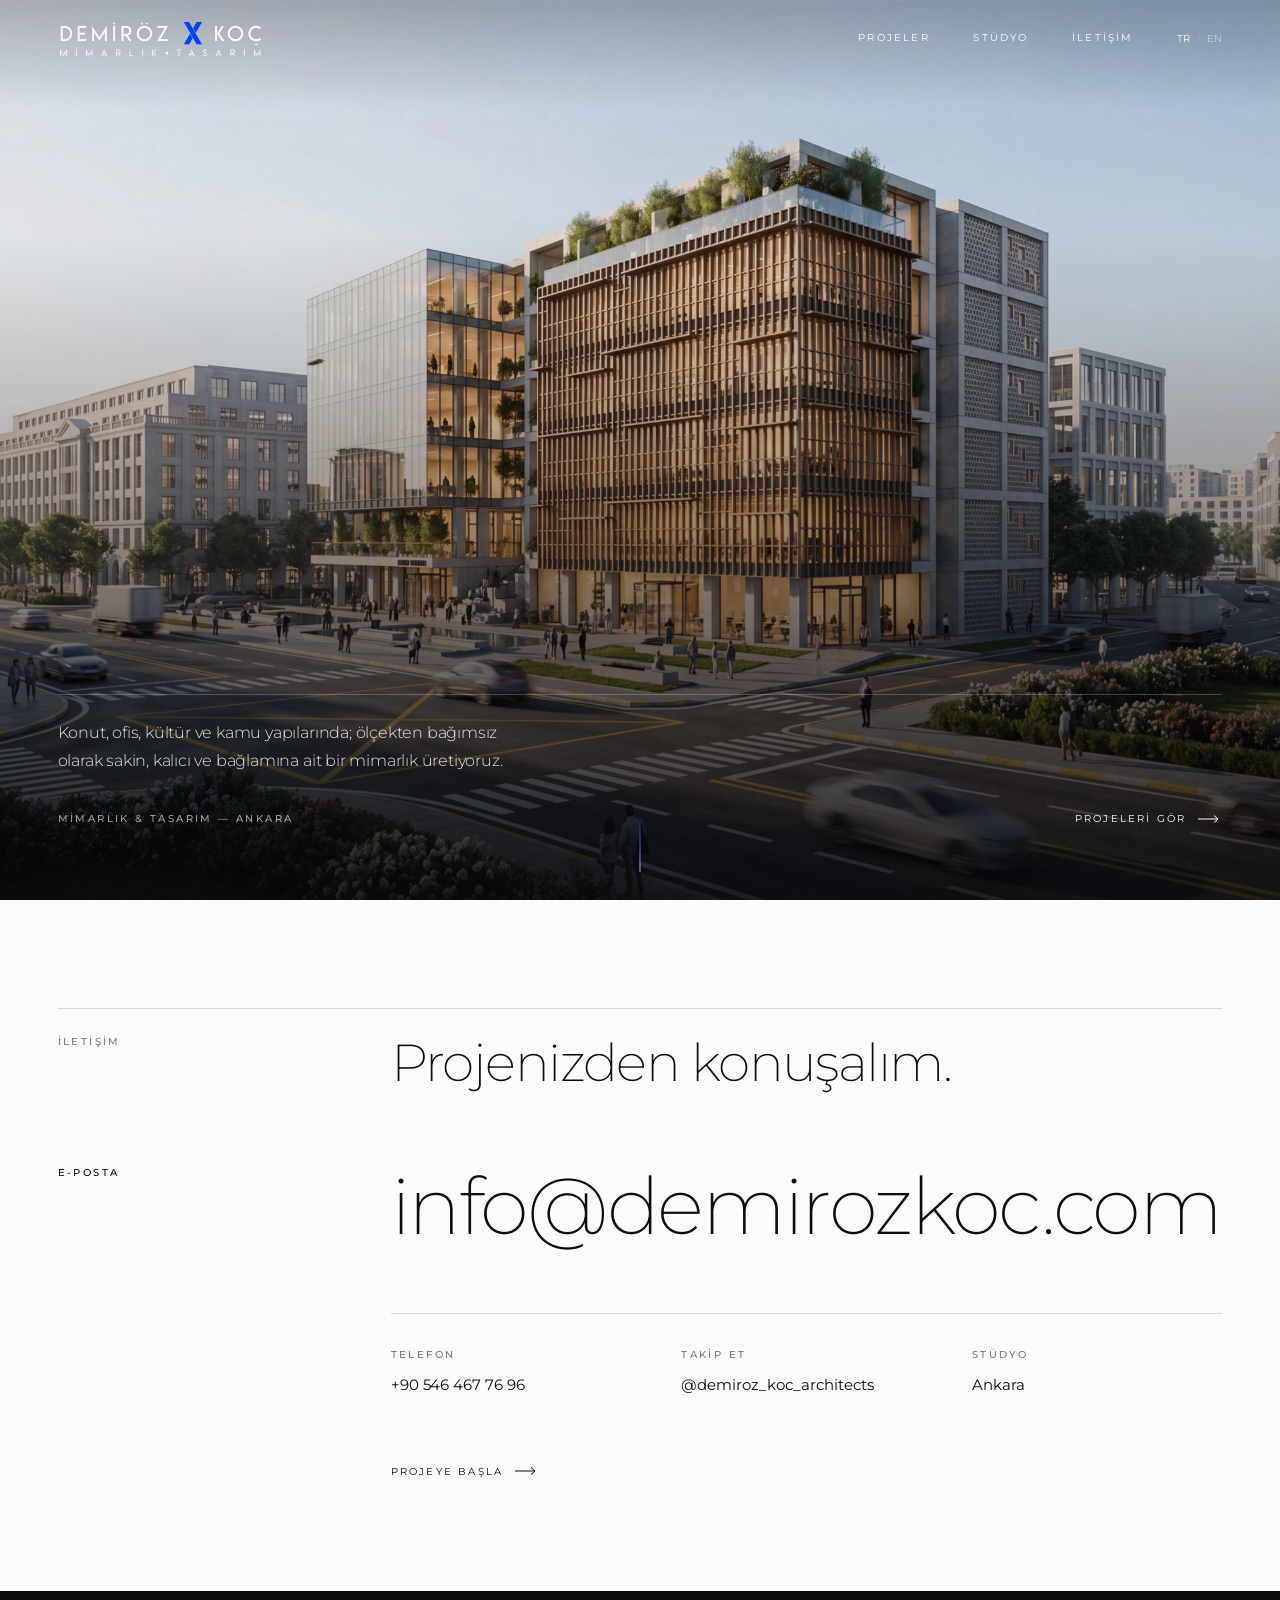
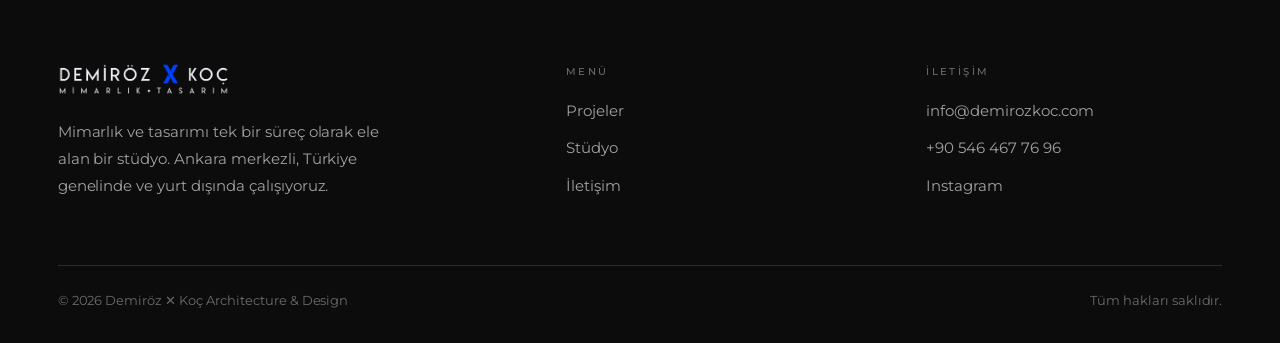
==== commit 9566de12: "﻿Anasayfa slayti, proje kunyesi, galeri ve kategori duzeni Anasayfa - Hero artik 5 render slayti (3," ====
--- a/index.html
+++ b/index.html
@@ -71,196 +71,67 @@
 
   <!-- ===================== HERO ===================== -->
   <section class="hero" id="hero">
-    <div class="hero__media">
-      <img src="assets/img/zabjelo/hero.jpg" alt="" aria-hidden="true" fetchpriority="high">
+    <!-- Render slaytı. Su an tek proje oldugu icin hepsi Zabjelo'dan;
+         yeni projeler geldikce buraya baska projelerin renderlari girecek. -->
+    <div class="hero__media" id="heroSlides">
+      <img src="assets/img/zabjelo/hero.jpg"      class="is-on" alt="" aria-hidden="true" fetchpriority="high">
+      <img src="assets/img/zabjelo/terraces.jpg"  alt="" aria-hidden="true" loading="lazy">
+      <img src="assets/img/zabjelo/passage.jpg"   alt="" aria-hidden="true" loading="lazy">
+      <img src="assets/img/zabjelo/boulevard.jpg" alt="" aria-hidden="true" loading="lazy">
+      <img src="assets/img/zabjelo/entrance.jpg"  alt="" aria-hidden="true" loading="lazy">
     </div>
     <div class="shell hero__inner">
-      <p class="label" style="color:rgba(255,255,255,.62)" data-reveal data-i18n="hero.label">Mimarlık &amp; Tasarım — Ankara</p>
-      <span class="hero__datum" aria-hidden="true"></span>
-      <h1 class="display hero__title">
-        <span class="hero__line" data-reveal-mask><span data-i18n="hero.l1">Yer, program, ışık.</span></span>
-        <span class="hero__line" data-reveal-mask><span data-i18n="hero.l2">Bir yapıyı belirleyen</span></span>
-        <span class="hero__line" data-reveal-mask><span data-i18n="hero.l3">üç veri.</span></span>
-      </h1>
       <div class="hero__meta">
-        <p class="lede" data-reveal data-reveal-delay="1" data-i18n="hero.lede">Konut, ofis, kültür ve kamu yapılarında; ölçekten bağımsız olarak sakin, kalıcı ve bağlamına ait bir mimarlık üretiyoruz.</p>
-        <a class="alink" href="projeler.html" data-reveal data-reveal-delay="2" style="color:#fff">
-          <span data-i18n="cta.viewWorks">Projeleri Gör</span>
-          <svg viewBox="0 0 24 8" aria-hidden="true"><line class="a-shaft" x1="0" y1="4" x2="20" y2="4"/><polyline class="a-head" points="16,0.5 20,4 16,7.5"/></svg>
-        </a>
+        <p class="lede" data-reveal data-i18n="hero.lede">Konut, ofis, kültür ve kamu yapılarında; ölçekten bağımsız olarak sakin, kalıcı ve bağlamına ait bir mimarlık üretiyoruz.</p>
+        <div class="hero__bar">
+          <p class="label" data-reveal data-reveal-delay="1" data-i18n="hero.label">Mimarlık &amp; Tasarım — Ankara</p>
+          <a class="alink" href="projeler.html" data-reveal data-reveal-delay="2" style="color:#fff">
+            <span data-i18n="cta.viewWorks">Projeleri Gör</span>
+            <svg viewBox="0 0 24 8" aria-hidden="true"><line class="a-shaft" x1="0" y1="4" x2="20" y2="4"/><polyline class="a-head" points="16,0.5 20,4 16,7.5"/></svg>
+          </a>
+        </div>
       </div>
     </div>
     <span class="scroll-cue" aria-hidden="true"></span>
   </section>
 
-  <!-- ===================== MANIFESTO ===================== -->
-  <section class="section shell">
+  <!-- ===================== ILETISIM ===================== -->
+  <section class="section shell" id="iletisim">
     <div class="sec-head">
-      <p class="label" data-reveal data-i18n="home.introLabel">01 — Stüdyo</p>
+      <p class="label" data-reveal data-i18n="contact.label">İletişim</p>
       <div>
-        <h2 class="h1" data-reveal data-i18n="home.introTitle">İki mimar, tek bir düşünce biçimi.</h2>
+        <h2 class="h1" data-reveal data-i18n="contact.title">Projenizden konuşalım.</h2>
       </div>
     </div>
 
     <div class="split">
       <div data-reveal>
-        <p class="label label--ink" data-i18n="home.introKicker">Yaklaşım</p>
+        <p class="label label--ink" data-i18n="contact.emailLabel">E-posta</p>
       </div>
-      <div data-reveal data-reveal-delay="1">
-        <p class="lede" style="max-width:46ch" data-i18n="home.introLede">Her proje bir yerin, bir iklimin ve bir yaşama biçiminin okumasıyla başlar. Biçim, bu okumanın sonucudur — başlangıcı değil.</p>
-        <p class="body-text" style="margin-top:2rem" data-i18n="home.introP1">Demiröz ✕ Koç, mimarlık ve tasarımı tek bir sürecin parçaları olarak ele alan bir stüdyodur. Kütlenin yerleşiminden kapı koluna kadar aynı dikkatle çalışırız; çünkü mekânın niteliği bütünün değil, ilişkilerin toplamıdır.</p>
-        <p class="body-text" data-i18n="home.introP2">Malzemeyi olduğu gibi kullanmayı, detayı azaltmayı ve ışığı yapının asıl malzemesi saymayı tercih ediyoruz. Sonuç; zamanla yaşlanan değil, olgunlaşan yapılar.</p>
-        <p style="margin-top:2.25rem">
-          <a class="alink" href="studyo.html">
-            <span data-i18n="cta.aboutStudio">Stüdyo Hakkında</span>
+      <div>
+        <a class="big-mail link" href="mailto:info@demirozkoc.com" data-reveal>info@demirozkoc.com</a>
+
+        <div class="home-contact">
+          <div data-reveal>
+            <p class="label" data-i18n="contact.phoneLabel">Telefon</p>
+            <p><a class="link" href="tel:+905464677696">+90 546 467 76 96</a></p>
+          </div>
+          <div data-reveal data-reveal-delay="1">
+            <p class="label" data-i18n="contact.socialLabel">Takip Et</p>
+            <p><a class="link" href="https://instagram.com/demiroz_koc_architects" target="_blank" rel="noopener">@demiroz_koc_architects</a></p>
+          </div>
+          <div data-reveal data-reveal-delay="2">
+            <p class="label" data-i18n="contact.studioLabel">Stüdyo</p>
+            <p>Ankara</p>
+          </div>
+        </div>
+
+        <p style="margin-top:clamp(2.5rem,6vw,3.5rem)">
+          <a class="alink" href="iletisim.html" data-reveal>
+            <span data-i18n="cta.startProject">Projeye Başla</span>
             <svg viewBox="0 0 24 8" aria-hidden="true"><line class="a-shaft" x1="0" y1="4" x2="20" y2="4"/><polyline class="a-head" points="16,0.5 20,4 16,7.5"/></svg>
           </a>
         </p>
-      </div>
-    </div>
-  </section>
-
-  <!-- ===================== SELECTED WORKS ===================== -->
-  <section class="section shell" style="padding-top:0">
-    <div class="sec-head">
-      <p class="label" data-reveal data-i18n="home.worksLabel">02 — Seçili İşler</p>
-      <div style="display:flex; flex-wrap:wrap; gap:1.5rem; align-items:end; justify-content:space-between">
-        <h2 class="h1" data-reveal data-i18n="home.worksTitle">Seçili projeler</h2>
-        <a class="alink" href="projeler.html" data-reveal data-reveal-delay="1">
-          <span data-i18n="cta.allWorks">Tüm Projeler</span>
-          <svg viewBox="0 0 24 8" aria-hidden="true"><line class="a-shaft" x1="0" y1="4" x2="20" y2="4"/><polyline class="a-head" points="16,0.5 20,4 16,7.5"/></svg>
-        </a>
-      </div>
-    </div>
-
-    <div class="work-list work-list--editorial">
-
-      <a class="work" href="zabjelo.html" data-reveal>
-        <div class="work__media"><img src="assets/img/zabjelo/corner.jpg" alt="Zabjelo Kültür ve Toplum Merkezi" loading="lazy"></div>
-        <div class="work__bar">
-          <span class="work__title">
-            <span class="num">01</span>
-            <span class="h3" data-i18n="z.title">Zabjelo Kültür ve Toplum Merkezi</span>
-          </span>
-          <span class="work__tags">
-            <span class="label" data-i18n="cat.culture">Kültür</span>
-            <span class="num">Podgorica — 2026</span>
-          </span>
-        </div>
-      </a>
-
-      <a class="work" href="proje.html" data-reveal>
-        <div class="work__media"><img src="assets/img/p-02.svg" alt="Yalıkavak Villa" loading="lazy"></div>
-        <div class="work__bar">
-          <span class="work__title">
-            <span class="num">02</span>
-            <span class="h3">Yalıkavak Villa</span>
-          </span>
-          <span class="work__tags">
-            <span class="label" data-i18n="cat.housing">Konut</span>
-            <span class="num">Muğla — 2023</span>
-          </span>
-        </div>
-      </a>
-
-      <a class="work" href="proje.html" data-reveal>
-        <div class="work__media"><img src="assets/img/p-03.svg" alt="Karaköy Ofis Yenileme" loading="lazy"></div>
-        <div class="work__bar">
-          <span class="work__title">
-            <span class="num">03</span>
-            <span class="h3">Karaköy Ofis Yenileme</span>
-          </span>
-          <span class="work__tags">
-            <span class="label" data-i18n="cat.office">Ofis</span>
-            <span class="num">İstanbul — 2023</span>
-          </span>
-        </div>
-      </a>
-
-      <a class="work" href="proje.html" data-reveal>
-        <div class="work__media"><img src="assets/img/p-01.svg" alt="Nişantaşı Rezidans" loading="lazy"></div>
-        <div class="work__bar">
-          <span class="work__title">
-            <span class="num">04</span>
-            <span class="h3">Nişantaşı Rezidans</span>
-          </span>
-          <span class="work__tags">
-            <span class="label" data-i18n="cat.housing">Konut</span>
-            <span class="num">İstanbul — 2024</span>
-          </span>
-        </div>
-      </a>
-
-    </div>
-  </section>
-
-  <!-- ===================== SERVICES ===================== -->
-  <section class="section shell" style="padding-top:0">
-    <div class="sec-head">
-      <p class="label" data-reveal data-i18n="home.servLabel">03 — Hizmetler</p>
-      <div>
-        <h2 class="h1" data-reveal data-i18n="home.servTitle">Ne yapıyoruz</h2>
-      </div>
-    </div>
-
-    <div class="dl">
-      <div class="dl__row" data-reveal>
-        <span class="num">01</span>
-        <h3 class="h3 dl__t" data-i18n="serv.1.t">Mimari Tasarım</h3>
-        <p class="body-text" data-i18n="serv.1.d">Konsept geliştirmeden uygulama projesine kadar bütün tasarım süreci; imar analizi, kütle etüdü, ruhsat ve ihale dosyaları.</p>
-      </div>
-      <div class="dl__row" data-reveal>
-        <span class="num">02</span>
-        <h3 class="h3 dl__t" data-i18n="serv.2.t">İç Mekân &amp; Mobilya</h3>
-        <p class="body-text" data-i18n="serv.2.d">Mekânın kabuğuyla birlikte tasarlanan iç mekân kurgusu, malzeme paleti, aydınlatma ve projeye özel üretim mobilya.</p>
-      </div>
-      <div class="dl__row" data-reveal>
-        <span class="num">03</span>
-        <h3 class="h3 dl__t" data-i18n="serv.3.t">Yenileme &amp; Koruma</h3>
-        <p class="body-text" data-i18n="serv.3.d">Mevcut yapıların ve tescilli eserlerin çağdaş kullanıma uyarlanması; rölöve, restitüsyon ve yeniden işlevlendirme.</p>
-      </div>
-      <div class="dl__row" data-reveal>
-        <span class="num">04</span>
-        <h3 class="h3 dl__t" data-i18n="serv.4.t">Danışmanlık &amp; Mesleki Kontrol</h3>
-        <p class="body-text" data-i18n="serv.4.d">Fizibilite, tasarım yönetimi ve şantiye sürecinde tasarım niteliğinin korunması için düzenli mesleki kontrol.</p>
-      </div>
-    </div>
-  </section>
-
-  <!-- ===================== NUMBERS ===================== -->
-  <section class="section--tight shell" style="padding-bottom:var(--section)">
-    <div class="stat-row">
-      <div class="stat" data-reveal>
-        <p class="stat__n">2018</p>
-        <p class="label stat__k" data-i18n="stat.founded">Kuruluş</p>
-      </div>
-      <div class="stat" data-reveal data-reveal-delay="1">
-        <p class="stat__n">46<em>+</em></p>
-        <p class="label stat__k" data-i18n="stat.projects">Tamamlanan Proje</p>
-      </div>
-      <div class="stat" data-reveal data-reveal-delay="2">
-        <p class="stat__n">9</p>
-        <p class="label stat__k" data-i18n="stat.cities">Şehir</p>
-      </div>
-      <div class="stat" data-reveal data-reveal-delay="3">
-        <p class="stat__n">4</p>
-        <p class="label stat__k" data-i18n="stat.awards">Ödül &amp; Seçki</p>
-      </div>
-    </div>
-  </section>
-
-  <!-- ===================== CTA BAND ===================== -->
-  <section class="band">
-    <div class="shell section--tight band__row" style="padding-block:var(--section)">
-      <div>
-        <p class="label" data-reveal data-i18n="band.label">Yeni İşler</p>
-        <h2 class="h1" style="margin-top:1.25rem" data-reveal data-reveal-delay="1" data-i18n="band.title">Bir arsanız, bir yapınız ya da yalnızca bir fikriniz mi var? Konuşalım.</h2>
-      </div>
-      <div data-reveal data-reveal-delay="2">
-        <a class="btn" href="iletisim.html">
-          <span data-i18n="cta.startProject">Projeye Başla</span>
-          <svg viewBox="0 0 24 8" width="24" aria-hidden="true" style="overflow:visible"><line x1="0" y1="4" x2="20" y2="4" stroke="currentColor" stroke-width="1"/><polyline points="16,0.5 20,4 16,7.5" fill="none" stroke="currentColor" stroke-width="1"/></svg>
-        </a>
       </div>
     </div>
   </section>
--- a/css/main.css
+++ b/css/main.css
@@ -363,13 +363,28 @@
   inset: 0;
   z-index: -2;
 }
+/* Slide stack: all frames layered, only .is-on visible. The slow zoom runs on
+   the active frame; js/main.js restarts the animation on each change so it
+   plays again when the loop comes back around. */
+/* Timing: the crossfade below and HOLD in js/main.js (heroSlides) belong
+   together — the fade must stay well under the hold or slides never settle.
+   Zoom runs a little longer than the hold so it never visibly stops. */
 .hero__media img {
+  position: absolute;
+  inset: 0;
   width: 100%; height: 100%;
   object-fit: cover;
-  transform: scale(1.06);
-  animation: heroDrift 22s var(--ease) forwards;
-}
-@keyframes heroDrift { to { transform: scale(1); } }
+  opacity: 0;
+  transition: opacity 1s var(--swift);
+}
+.hero__media img.is-on {
+  opacity: 1;
+  animation: heroDrift 5.5s var(--ease) forwards;
+}
+@keyframes heroDrift {
+  from { transform: scale(1.06); }
+  to   { transform: scale(1); }
+}
 /* Scrim. Tuned for a photographic hero with a bright sky: heavy where the
    headline sits, near-clear across the middle of the image, with a light
    top band so the inverted header stays legible. */
@@ -390,50 +405,23 @@
   padding-bottom: clamp(2.5rem, 8vh, 5.5rem);
   padding-top: 8rem;
 }
-.hero .display { color: #fff; }
-
-/* Stepped headline.
-   Three flush-left lines read as one solid block against the render; stepping
-   each line in — with a hairline datum above and below — breaks the block and
-   gives the type the rhythm of a levels annotation. */
-.hero__datum {
-  display: block;
-  height: 1px;
-  background: rgba(255, 255, 255, 0.22);
-  margin-top: 1.5rem;
-  margin-bottom: clamp(1.5rem, 3.5vh, 2.75rem);
-  transform: scaleX(0);
-  transform-origin: left;
-  animation: datum 1.4s var(--ease) 0.25s forwards;
-}
-@keyframes datum { to { transform: scaleX(1); } }
-
-/* Flush left, all three lines on the same axis.
-   Only the leading is opened past the display default — at 1.02 the descenders
-   of "program" / "yapıyı" clash with the line below. */
-.hero__title {
-  margin: 0;
-  font-size: clamp(1.9rem, 5.5vw, 5.6rem);
-  line-height: 1.1;
-}
-.hero__line { display: block; }
-
+/* No headline — the render carries the page. All that sits over it is the
+   positioning line, then a hairline row with the studio label and the CTA. */
 .hero__meta {
-  margin-top: clamp(1.5rem, 3.5vh, 2.75rem);
   padding-top: 1.5rem;
   border-top: 1px solid rgba(255,255,255,0.22);
   display: grid;
-  gap: 1.25rem;
-}
-@media (min-width: 48rem) {
-  .hero__meta {
-    grid-template-columns: minmax(0, 1fr) auto;
-    align-items: end;
-    gap: 2.5rem;
-  }
-}
-.hero__meta .lede { color: rgba(255,255,255,0.82); }
-.hero__meta .label { color: rgba(255,255,255,0.6); }
+  gap: clamp(1.5rem, 4vh, 2.75rem);
+}
+.hero__bar {
+  display: flex;
+  flex-wrap: wrap;
+  gap: 0.75rem 2rem;
+  align-items: center;
+  justify-content: space-between;
+}
+.hero__meta .lede { color: rgba(255,255,255,0.88); }
+.hero__meta .label { color: rgba(255,255,255,0.62); }
 
 .scroll-cue {
   position: absolute;
@@ -470,6 +458,9 @@
     gap: clamp(2rem, 6vw, 6rem);
     align-items: end;
   }
+  /* Project pages: the spec list is taller than the heading, so baseline-ing
+     them at the bottom pushes the title down. Line their tops up instead. */
+  .page-head__row--top { align-items: start; }
 }
 
 /* ==========================================================================
@@ -493,14 +484,14 @@
   transition: transform 1.25s var(--ease), filter 0.8s var(--swift);
 }
 .work:hover .work__media img { transform: scale(1.035); }
-.work__media::after {
-  content: "";
-  position: absolute; inset: 0;
-  background: var(--ink);
-  opacity: 0;
-  transition: opacity 0.7s var(--swift);
-}
-.work:hover .work__media::after { opacity: 0.05; }
+
+/* The grid reads as one monochrome set; colour arrives on the card you point
+   at. Guarded by hover:hover — a touch device never hovers, so there it stays
+   in colour rather than being stuck grey. */
+@media (hover: hover) {
+  .work__media img { filter: grayscale(1); }
+  .work:hover .work__media img { filter: grayscale(0); }
+}
 
 .work__bar {
   display: flex;
@@ -589,25 +580,6 @@
 @media (min-width: 62rem) {
   .split--even { grid-template-columns: repeat(2, minmax(0, 1fr)); }
 }
-
-.stat-row {
-  display: grid;
-  grid-template-columns: repeat(2, 1fr);
-  gap: 2rem 1.5rem;
-  border-top: 1px solid var(--line);
-  padding-top: 2rem;
-}
-@media (min-width: 56rem) { .stat-row { grid-template-columns: repeat(4, 1fr); } }
-.stat__n {
-  font-family: var(--font-display);
-  font-weight: 200;
-  font-size: clamp(2.25rem, 4.6vw, 3.75rem);
-  line-height: 1;
-  letter-spacing: -0.03em;
-  font-variant-numeric: tabular-nums;
-}
-.stat__n em { font-style: normal; color: var(--blue); }
-.stat__k { margin-top: 0.6rem; }
 
 /* Definition list — services, credits, awards */
 .dl { border-top: 1px solid var(--line); }
@@ -772,6 +744,20 @@
 }
 .btn:hover::before { transform: translateY(0); }
 .form-note { margin-top: 1.25rem; }
+
+/* Home page contact details */
+.home-contact {
+  margin-top: clamp(2.5rem, 6vw, 4rem);
+  padding-top: 2rem;
+  border-top: 1px solid var(--line);
+  display: grid;
+  gap: 1.75rem 2.5rem;
+  grid-template-columns: 1fr;
+}
+@media (min-width: 48rem) {
+  .home-contact { grid-template-columns: repeat(3, minmax(0, 1fr)); }
+}
+.home-contact p + p { margin-top: 0.5rem; }
 
 .map-frame {
   border: 1px solid var(--line);
@@ -1039,6 +1025,123 @@
 .bleed img { width: 100%; object-fit: cover; }
 .bleed--tall img { aspect-ratio: 16 / 9; max-height: 88svh; }
 
+/* ---------- Project spec, beside the title ----------
+   Compact: sits in the narrow column next to a large heading, so the type
+   stays small and the rows tight. */
+.spec {
+  margin: 0;
+  border-top: 1px solid var(--line);
+}
+.spec__row {
+  display: grid;
+  gap: 0.3rem 1.25rem;
+  padding-block: 0.85rem;
+  border-bottom: 1px solid var(--line-soft);
+  grid-template-columns: 1fr;
+}
+@media (min-width: 30rem) {
+  .spec__row { grid-template-columns: 8.5rem minmax(0, 1fr); align-items: baseline; }
+}
+.spec__row dt { margin: 0; padding-top: 0.15rem; }
+.spec__row dd {
+  margin: 0;
+  font-size: 0.875rem;
+  line-height: 1.6;
+  color: var(--ink-80);
+}
+
+/* ==========================================================================
+   Lightbox
+   ========================================================================== */
+.zoomable { cursor: zoom-in; }
+
+.lb {
+  position: fixed;
+  inset: 0;
+  z-index: 200;
+  background: rgba(10, 10, 12, 0.97);
+  display: grid;
+  grid-template-rows: auto minmax(0, 1fr) auto;
+  opacity: 0;
+  visibility: hidden;
+  /* visibility is switched with a delay rather than interpolated: it flips on
+     instantly when opening, and only after the fade has finished when closing.
+     Transitioning visibility itself leaves the panel stuck hidden whenever the
+     transition does not run. */
+  transition: opacity 0.45s var(--swift), visibility 0s 0.45s;
+}
+.lb.is-open {
+  opacity: 1;
+  visibility: visible;
+  transition: opacity 0.45s var(--swift), visibility 0s 0s;
+}
+
+.lb__bar {
+  display: flex;
+  align-items: center;
+  justify-content: space-between;
+  gap: 1.5rem;
+  padding: clamp(1rem, 2.5vw, 1.75rem) clamp(1rem, 3vw, 2.5rem);
+  color: rgba(255, 255, 255, 0.62);
+}
+.lb__count { font-variant-numeric: tabular-nums; }
+
+.lb__close {
+  width: 2.5rem; height: 2.5rem;
+  display: grid;
+  place-items: center;
+  color: rgba(255, 255, 255, 0.7);
+  transition: color 0.35s var(--swift);
+}
+.lb__close:hover { color: #fff; }
+.lb__close svg { width: 1rem; height: 1rem; }
+.lb__close line { stroke: currentColor; stroke-width: 1.25; }
+
+.lb__stage {
+  position: relative;
+  display: grid;
+  place-items: center;
+  padding-inline: clamp(3.25rem, 8vw, 7rem);
+  min-height: 0;
+}
+.lb__stage img {
+  max-width: 100%;
+  max-height: 100%;
+  width: auto; height: auto;
+  object-fit: contain;
+  opacity: 0;
+  transform: scale(0.985);
+  transition: opacity 0.4s var(--swift), transform 0.5s var(--ease);
+}
+.lb__stage img.is-on { opacity: 1; transform: none; }
+
+/* Arrows sit over the stage edges, clear of the image itself */
+.lb__nav {
+  position: absolute;
+  top: 0; bottom: 0;
+  width: clamp(3.25rem, 8vw, 7rem);
+  display: grid;
+  place-items: center;
+  color: rgba(255, 255, 255, 0.55);
+  transition: color 0.35s var(--swift);
+}
+.lb__nav:hover { color: #fff; }
+.lb__nav--prev { left: 0; }
+.lb__nav--next { right: 0; }
+.lb__nav svg { width: 1.75rem; height: auto; overflow: visible; }
+.lb__nav svg line, .lb__nav svg polyline { stroke: currentColor; stroke-width: 1; fill: none; }
+
+.lb__foot {
+  padding: clamp(0.75rem, 2vw, 1.25rem) clamp(1rem, 3vw, 2.5rem) clamp(1.25rem, 3vw, 2rem);
+  color: rgba(255, 255, 255, 0.62);
+  min-height: 3.5em;
+}
+.lb__cap { max-width: 68ch; }
+
+@media (prefers-reduced-motion: reduce) {
+  .lb, .lb__stage img { transition: none; }
+}
+
 @media (prefers-reduced-motion: reduce) {
   html { scroll-behavior: auto; }
   *, *::before, *::after {
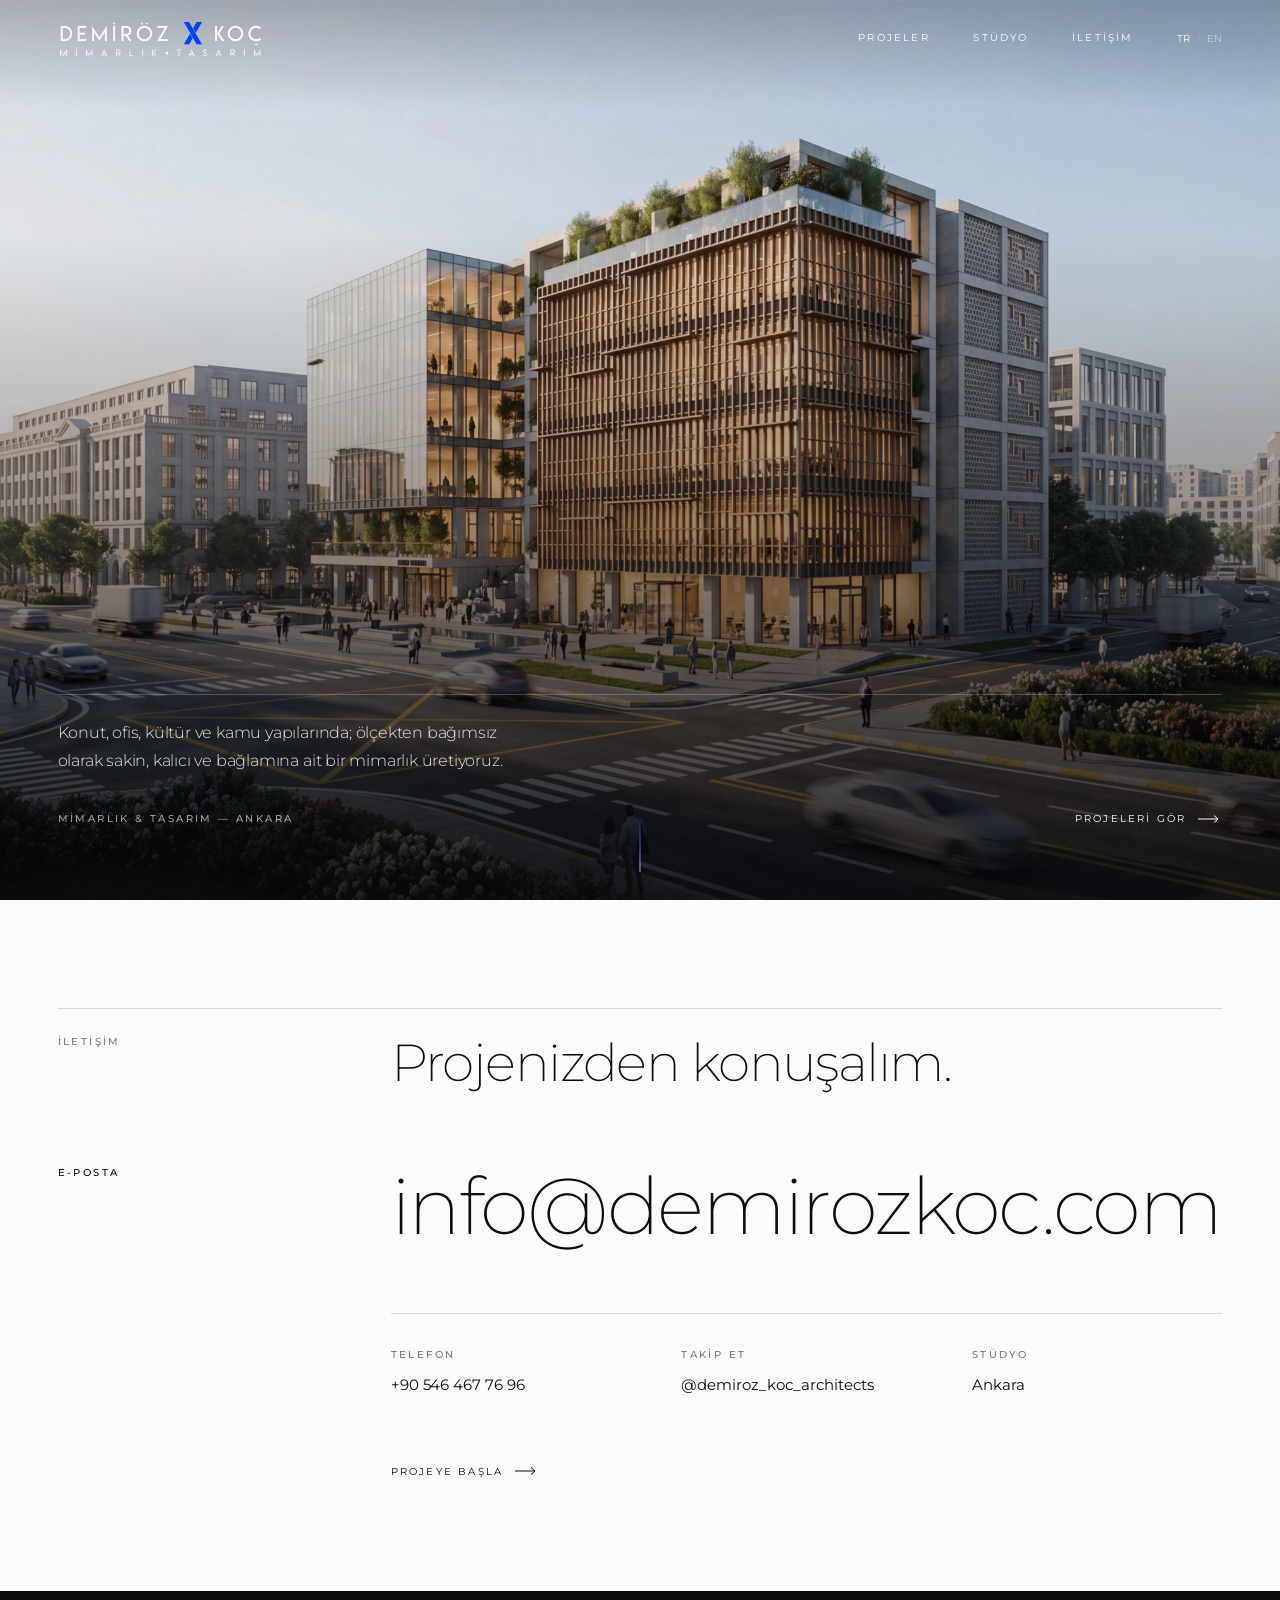
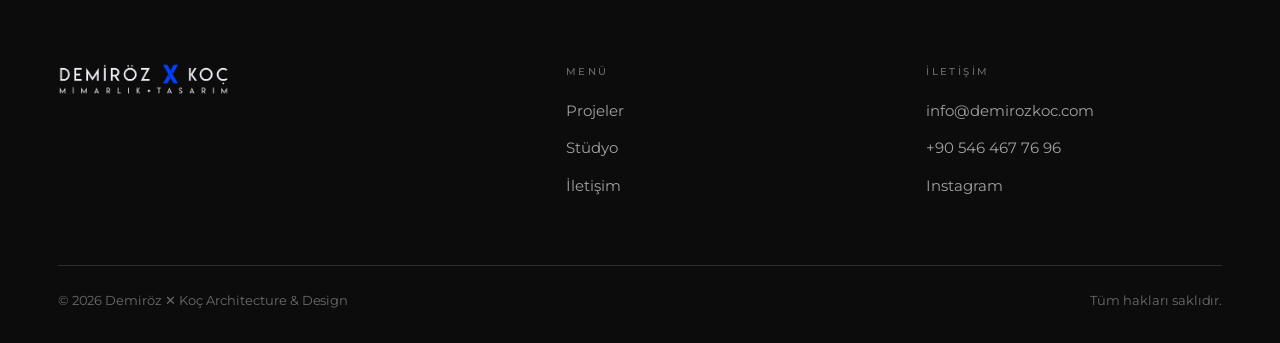
==== commit ad573799: "Gercek projeler, image-led proje sablonu ve stüdyo sayfasi VERI/2026_WEB SITESI klasorundeki gercek " ====
--- a/index.html
+++ b/index.html
@@ -71,14 +71,14 @@
 
   <!-- ===================== HERO ===================== -->
   <section class="hero" id="hero">
-    <!-- Render slaytı. Su an tek proje oldugu icin hepsi Zabjelo'dan;
-         yeni projeler geldikce buraya baska projelerin renderlari girecek. -->
+    <!-- Render slaytı — her kare farkli bir projeden. -->
     <div class="hero__media" id="heroSlides">
-      <img src="assets/img/zabjelo/hero.jpg"      class="is-on" alt="" aria-hidden="true" fetchpriority="high">
-      <img src="assets/img/zabjelo/terraces.jpg"  alt="" aria-hidden="true" loading="lazy">
-      <img src="assets/img/zabjelo/passage.jpg"   alt="" aria-hidden="true" loading="lazy">
-      <img src="assets/img/zabjelo/boulevard.jpg" alt="" aria-hidden="true" loading="lazy">
-      <img src="assets/img/zabjelo/entrance.jpg"  alt="" aria-hidden="true" loading="lazy">
+      <img src="assets/img/zabjelo/hero.jpg"         class="is-on" alt="" aria-hidden="true" fetchpriority="high">
+      <img src="assets/img/merzifon/render-01.jpg"   alt="" aria-hidden="true" loading="lazy">
+      <img src="assets/img/tekirdag/render-02.jpg"   alt="" aria-hidden="true" loading="lazy">
+      <img src="assets/img/yesilbayir/render-02.jpg" alt="" aria-hidden="true" loading="lazy">
+      <img src="assets/img/zabjelo/terraces.jpg"     alt="" aria-hidden="true" loading="lazy">
+      <img src="assets/img/merzifon/render-05.jpg"   alt="" aria-hidden="true" loading="lazy">
     </div>
     <div class="shell hero__inner">
       <div class="hero__meta">
@@ -144,7 +144,6 @@
     <div class="foot__top">
       <div class="foot__brand">
         <img src="assets/logo-tr-w.png" data-src-tr="assets/logo-tr-w.png" data-src-en="assets/logo-en-w.png" alt="Demiröz ✕ Koç">
-        <p class="body-text" style="color:rgba(251,251,249,.62); max-width:34ch" data-i18n="foot.blurb">Mimarlık ve tasarımı tek bir süreç olarak ele alan bir stüdyo. Ankara merkezli, Türkiye genelinde ve yurt dışında çalışıyoruz.</p>
       </div>
 
       <div class="foot__col">
--- a/css/main.css
+++ b/css/main.css
@@ -541,6 +541,16 @@
   border-bottom: 1px solid var(--line);
   margin-bottom: clamp(2rem, 5vw, 3.5rem);
 }
+/* Page title sits at the left of the row, categories pushed to the right */
+.filters__title { margin: 0 auto 0 0; }
+
+/* Narrow screens: the categories no longer fit on one line beside the title,
+   and letting them wrap leaves the last one orphaned. Put the title on its own
+   line and let the categories wrap as a group under it. */
+@media (max-width: 48rem) {
+  .filters { row-gap: 1rem; }
+  .filters__title { flex: 0 0 100%; margin: 0; }
+}
 .filters button {
   font-family: var(--font-display);
   font-size: 0.625rem;
@@ -581,6 +591,51 @@
   .split--even { grid-template-columns: repeat(2, minmax(0, 1fr)); }
 }
 
+/* Studio intro — office photograph beside the text.
+   The image column is capped in rem rather than given a fraction, so the
+   photograph stays a measured block on wide screens instead of growing with
+   the viewport the way a full-bleed hero would. */
+.studio-intro {
+  display: grid;
+  /* Stated rather than implicit, as elsewhere in this file: the single column
+     holds an image, and minmax(0, …) keeps its intrinsic width out of the
+     track's min-content sizing. */
+  grid-template-columns: minmax(0, 1fr);
+  gap: clamp(1.75rem, 4vw, 2.5rem);
+}
+@media (min-width: 62rem) {
+  .studio-intro {
+    grid-template-columns: minmax(0, 30rem) minmax(0, 1fr);
+    gap: clamp(2rem, 6vw, 5rem);
+    align-items: start;
+  }
+}
+/* Mirror of the above for the founder block: text first, portrait after.
+   A single person in the .team card grid leaves an obvious hole where the
+   second and third cards would be, so the portrait sits beside the text. */
+@media (min-width: 62rem) {
+  .studio-intro--flip { grid-template-columns: minmax(0, 1fr) minmax(0, 22rem); }
+}
+
+.studio-intro__media {
+  margin: 0;
+  overflow: hidden;
+  background: var(--paper-2);
+}
+.studio-intro__media img {
+  width: 100%;
+  aspect-ratio: 3 / 2;
+  object-fit: cover;
+}
+/* The office frame is a warm orange against cold glass; easing the saturation
+   lets it sit next to the logo blue without competing with it. */
+.studio-intro__media--office img { filter: saturate(0.88); }
+
+/* Square, as the source portrait is — cropping it to 3/4 cut the sides off.
+   Capped in rem so it never fills a phone's whole width. */
+.studio-intro__media--portrait { max-width: 22rem; }
+.studio-intro__media--portrait img { aspect-ratio: 1; }
+
 /* Definition list — services, credits, awards */
 .dl { border-top: 1px solid var(--line); }
 .dl__row {
@@ -594,6 +649,25 @@
 }
 .dl__row:hover .dl__t { color: var(--blue); }
 .dl__t { transition: color 0.45s var(--swift); }
+
+/* Fields of work, laid out across the page rather than down it.
+   Each column carries its own top hairline, so the four rules read as one
+   measured band — the same device as the mass sequence step bar. */
+.fields {
+  display: grid;
+  gap: clamp(1.75rem, 3vw, 2.5rem);
+  grid-template-columns: minmax(0, 1fr);
+}
+@media (min-width: 40rem) { .fields { grid-template-columns: repeat(2, minmax(0, 1fr)); } }
+@media (min-width: 62rem) { .fields { grid-template-columns: repeat(4, minmax(0, 1fr)); } }
+
+.fields__col {
+  display: grid;
+  gap: 0.7rem;
+  align-content: start;
+  border-top: 1px solid var(--line);
+  padding-top: clamp(0.9rem, 1.6vw, 1.25rem);
+}
 
 /* Awards / press lines */
 .lines { border-top: 1px solid var(--line); }
@@ -808,7 +882,10 @@
 @media (min-width: 56rem) {
   .foot__top { grid-template-columns: minmax(0, 1.5fr) repeat(2, minmax(0, 1fr)); }
 }
-.foot__brand img { height: 2rem; width: auto; margin-bottom: 1.5rem; }
+/* No margin under the logo: nothing follows it any more. The blurb that used to
+   sit there was removed — the footer carries the logo and the two link columns,
+   nothing else. */
+.foot__brand img { height: 2rem; width: auto; }
 .foot__col { display: grid; gap: 0.55rem; align-content: start; }
 .foot__col .label { margin-bottom: 0.5rem; }
 .foot__bottom {
@@ -874,9 +951,11 @@
 .plate img { width: 100%; height: auto; }
 .plate--pad { padding: clamp(0.75rem, 2vw, 2rem); }
 
-/* Letterboxes a drawing to 16:9 so it lines up with a photo beside it */
-.plate--wide { aspect-ratio: 16 / 9; display: grid; place-items: center; }
-.plate--wide img { width: 100%; height: 100%; object-fit: contain; }
+/* .plate--wide removed: it letterboxed a drawing to 16:9 so it would line up
+   with whatever sat beside it, but project pages now align plates by giving
+   them all one height. The two together fought — a definite height plus
+   aspect-ratio derives the width, which came out 427px inside a 390px column
+   and pushed the page sideways on a phone. */
 
 figure.fig { margin: 0; }
 figure.fig figcaption {
@@ -887,16 +966,228 @@
 }
 figure.fig figcaption .num { flex: 0 0 auto; }
 
-/* Two drawings side by side */
+/* Two drawings side by side.
+   minmax(0, …) rather than a plain 1fr: a bare fr track takes its floor from the
+   item's min-content, and an image sized in percentages contributes its full
+   intrinsic width there — 2400px of it. */
 .dwg-pair {
   display: grid;
   gap: clamp(1rem, 2.2vw, 2rem);
-  grid-template-columns: 1fr;
-}
-@media (min-width: 56rem) { .dwg-pair { grid-template-columns: repeat(2, 1fr); } }
-
-/* ---------- Mass development sequence ---------- */
-.massfilm { display: grid; gap: 1.5rem; }
+  grid-template-columns: minmax(0, 1fr);
+}
+@media (min-width: 56rem) { .dwg-pair { grid-template-columns: repeat(2, minmax(0, 1fr)); } }
+
+/* Lone figures are handled in the project-page block below: photograph groups
+   run one per row anyway, and a single drawing is centred rather than stretched.
+   The old :only-child img { width: 100% } rule outranked the plate's own sizing
+   and stretched a lone drawing out of shape. */
+
+/* ==========================================================================
+   Project pages — image-led
+   Every image used to sit at half the column width with its own proportions,
+   so rows ended ragged, odd figures left holes, and the whole page read as
+   scattered pieces. Photographs now run the full width, drawings sit in plates
+   of one shared height, and the vertical gaps are tighter than elsewhere on the
+   site so the sequence holds together.
+   ========================================================================== */
+
+/* Chapters follow one another closely — this is one sequence, not a set of
+   separate pages stacked up. */
+[data-page="project"] .section { padding-block: clamp(2.75rem, 6vh, 5rem); }
+
+/* ---------- One left edge ----------
+   Measured at 1440px the page had three of them: images, prose and the page
+   title began at the 65px gutter, chapter headings at 98px and caption text at
+   96px — both pushed in by the number sitting before them. The numbers now sit
+   above their text, as they do in the studio page's numbered columns, and every
+   line in the column starts at the same place. */
+[data-page="project"] .chapter {
+  display: grid;
+  gap: 0.5rem;
+  justify-items: start;
+}
+[data-page="project"] figure.fig figcaption { display: block; }
+[data-page="project"] figure.fig figcaption .num { margin-right: 0.7rem; }
+
+/* ---------- Two prose columns side by side ----------
+   Rows are subgrid so the two headings share one row and the two paragraphs
+   share the next: the paragraphs start on the same line even when one heading
+   wraps to two lines and the other does not. */
+.text-pair {
+  display: grid;
+  gap: clamp(1.75rem, 4vw, 3rem);
+  grid-template-columns: minmax(0, 1fr);
+}
+@media (min-width: 56rem) {
+  .text-pair {
+    grid-template-columns: repeat(2, minmax(0, 1fr));
+    grid-template-rows: auto auto;
+    /* No row gap once the blocks sit side by side — the space between a heading
+       and its paragraph is the paragraph's own margin. The gap declared above
+       is what separates the two blocks when they stack on a phone. */
+    row-gap: 0;
+  }
+  .text-pair > * {
+    grid-row: span 2;
+    display: grid;
+    grid-template-rows: subgrid;
+    align-content: start;
+  }
+}
+
+/* ---------- Prose with something beside it ----------
+   A text column runs to a reading measure and leaves the rest of the row empty;
+   this puts a second block in that space. Tops aligned, not stretched, so a
+   short text does not drag its neighbour's height around. */
+.aside-pair {
+  display: grid;
+  gap: clamp(1.75rem, 4vw, 3rem);
+  grid-template-columns: minmax(0, 1fr);
+  align-items: start;
+}
+@media (min-width: 62rem) {
+  .aside-pair { grid-template-columns: repeat(2, minmax(0, 1fr)); }
+}
+
+/* One gap between a block of text and the images under it, whichever component
+   follows — zabjelo carried three different hand-set values for this. */
+[data-page="project"] .split + .dwg-pair,
+[data-page="project"] .split + .fig,
+[data-page="project"] .split + .gallery,
+[data-page="project"] .split + .massfilm { margin-top: clamp(1.75rem, 4vw, 2.75rem); }
+[data-page="project"] .dwg-pair {
+  --pair-gap: clamp(0.6rem, 1.4vw, 1.15rem);
+  --plate-h: clamp(15rem, 26vw, 26rem);
+  gap: var(--pair-gap);
+}
+
+/* Three drawings across, for a set meant to be read together — the three
+   Yeşilbayır plans. The frames are taller than in a two-up row: two of those
+   plans are upright (ratio 0.65), so a narrower column with more height gives
+   the drawing itself more room, not less.
+
+   Below 62rem the class does nothing and the group falls back to the ordinary
+   layout: stacked on a phone, two-up with the third centred in the narrow band
+   between 56rem and 62rem. Only from 62rem is there room for three. */
+@media (min-width: 62rem) {
+  [data-page="project"] .dwg-pair--3 {
+    grid-template-columns: repeat(3, minmax(0, 1fr));
+    --plate-h: clamp(18rem, 30vw, 32rem);
+  }
+}
+
+/* A group holding photographs and no drawing plate runs one per row, full
+   width. Selected with :has() so the markup needs no extra class — a plate is
+   what tells a drawing apart from a render. */
+@media (min-width: 56rem) {
+  [data-page="project"] .dwg-pair:not(:has(.plate)) { grid-template-columns: minmax(0, 1fr); }
+}
+[data-page="project"] .dwg-pair:not(:has(.plate)) .fig img {
+  /* width, not max-width: the smaller renders would otherwise stop short of
+     the column and break the left edge the captions align to. */
+  width: 100%;
+  /* Backstop for the odd portrait frame, which would otherwise run to twice the
+     screen height. contain, not cover: when max-height clamps the box shorter
+     than the frame's own proportions, cover would silently crop the render —
+     here it is centred with space around it instead. */
+  max-height: 88svh;
+  object-fit: contain;
+}
+
+/* Consecutive groups inside one chapter — a full-width run followed by framed
+   images, say — keep the same gap as the figures within them, so a change of
+   row treatment does not read as the start of a new section. */
+[data-page="project"] .dwg-pair + .dwg-pair { margin-top: clamp(0.6rem, 1.4vw, 1.15rem); }
+
+/* Photographs in a run, cropped to one shape so the column keeps a steady beat
+   on the way down. Opt-in, and only for sets already close in proportion:
+   Merzifon's renders sit between 1.63 and 1.79, so 16:9 trims at most 9% off a
+   height. Panoramic frames must NOT get this — Tekirdağ's run to 3.07 and
+   Yeşilbayır has one at 2.17, where the crop would throw away a fifth of the
+   picture. Those keep their own proportions and therefore their own heights. */
+[data-page="project"] .dwg-pair--uniform:not(:has(.plate)) .fig img {
+  aspect-ratio: 16 / 9;
+  object-fit: cover;
+}
+
+/* A single wide sheet on its own — Merzifon's façade abstraction strip is 5:1,
+   with captions small enough to need the whole column. It runs full width and
+   its frame follows the drawing's own height rather than the shared one; in a
+   half-width frame of standard height it would be a sliver of ink in a field of
+   white. */
+[data-page="project"] .dwg-pair--sheet { grid-template-columns: minmax(0, 1fr); }
+[data-page="project"] .dwg-pair--sheet .plate { height: auto; display: block; padding: 0; }
+[data-page="project"] .dwg-pair--sheet .plate img { width: 100%; height: auto; max-height: none; }
+
+/* Drawings: one shared plate height, whatever the sheet's proportions.
+   These run from 0.62 (stacked plans) to 5.3 (long elevations), so a shared
+   aspect-ratio would either crop them or leave enormous holes. A shared height
+   lines the rows up — and therefore the captions — while each drawing keeps
+   its own shape. Flex, not grid: a percentage max-height on a grid item whose
+   track is auto is a cyclic percentage and gets dropped (see .lb__stage). */
+[data-page="project"] .plate {
+  height: var(--plate-h, clamp(15rem, 26vw, 26rem));
+  display: flex;
+  align-items: center;
+  justify-content: center;
+  padding: clamp(0.5rem, 1.2vw, 1.1rem);
+}
+[data-page="project"] .plate img {
+  width: auto; height: auto;
+  max-width: 100%; max-height: 100%;
+  object-fit: contain;
+}
+
+/* An odd drawing at the end of a group is centred at the width of the ones
+   above it. Left in place it leaves half the row visibly empty; stretched
+   across the row the plate is mostly white, since a tall plan letterboxed into
+   a full-width frame barely grows. Only drawings need this — photograph groups
+   are already one per row. */
+@media (min-width: 56rem) {
+  [data-page="project"] .dwg-pair > .fig:last-child:nth-child(odd):has(.plate) {
+    grid-column: 1 / -1;
+    width: calc((100% - var(--pair-gap)) / 2);
+    margin-inline: auto;
+  }
+}
+/* Exceptions to the centring rule, and they have to come after it rather than up
+   with the rest of each modifier's declarations: the selectors have identical
+   specificity, so whichever is written last wins. */
+@media (min-width: 56rem) {
+  /* A lone sheet keeps the full width — that is the whole point of --sheet. */
+  [data-page="project"] .dwg-pair--sheet > .fig:last-child:nth-child(odd):has(.plate) {
+    grid-column: 1 / -1;
+    width: auto;
+    margin-inline: 0;
+  }
+}
+@media (min-width: 62rem) {
+  /* In a three-column row the third figure belongs in the third column. */
+  [data-page="project"] .dwg-pair--3 > .fig:last-child:nth-child(odd):has(.plate) {
+    grid-column: auto;
+    width: auto;
+    margin-inline: 0;
+  }
+}
+
+/* The interior grid keeps the two-up rhythm — a welcome change of pace after a
+   run of full-width frames — but at the proportions the renders were made in.
+   The 4/3 default was cropping a quarter off the sides of every 16:9 interior. */
+[data-page="project"] .gallery { gap: clamp(0.6rem, 1.4vw, 1.15rem); }
+[data-page="project"] .gallery figure img { aspect-ratio: 16 / 9; }
+
+/* Prose keeps the same left edge as the images. In the two-column form the
+   paragraphs began a fifth of the way across while every image started at the
+   margin, which is what made the text read as unrelated to the pictures. */
+@media (min-width: 62rem) {
+  [data-page="project"] .split { grid-template-columns: minmax(0, 1fr); gap: 1rem; }
+}
+
+/* ---------- Mass development sequence ----------
+   Capped rather than run to the full shell width: at 1680px the stage came out
+   around 1580 x 1035, taller than most screens and far bigger than the drawings
+   it sits among. These frames are diagrams, not renders. */
+.massfilm { display: grid; gap: 1.5rem; max-width: 48rem; }
 
 .massfilm__stage {
   position: relative;
@@ -923,7 +1214,9 @@
   z-index: 2;
   font-family: var(--font-display);
   font-weight: 200;
-  font-size: clamp(1.75rem, 3.4vw, 3rem);
+  /* Held down to suit the capped stage — it no longer grows with the viewport,
+     so a 3rem numeral would now sit far too heavy on the frame. */
+  font-size: clamp(1.5rem, 3.4vw, 2.25rem);
   line-height: 1;
   letter-spacing: -0.03em;
   color: var(--ink);
@@ -1100,6 +1393,13 @@
 .lb__stage {
   position: relative;
   display: grid;
+  /* Tracks stated as fr rather than left implicit. An implicit auto row takes
+     its size from the image, while the image's max-height: 100% wants to
+     resolve against the row — a cyclic percentage, which the browser drops.
+     A portrait frame then rendered at full height and ran off the screen on
+     any tall window. fr tracks resolve from the container, breaking the cycle. */
+  grid-template-rows: minmax(0, 1fr);
+  grid-template-columns: minmax(0, 1fr);
   place-items: center;
   padding-inline: clamp(3.25rem, 8vw, 7rem);
   min-height: 0;
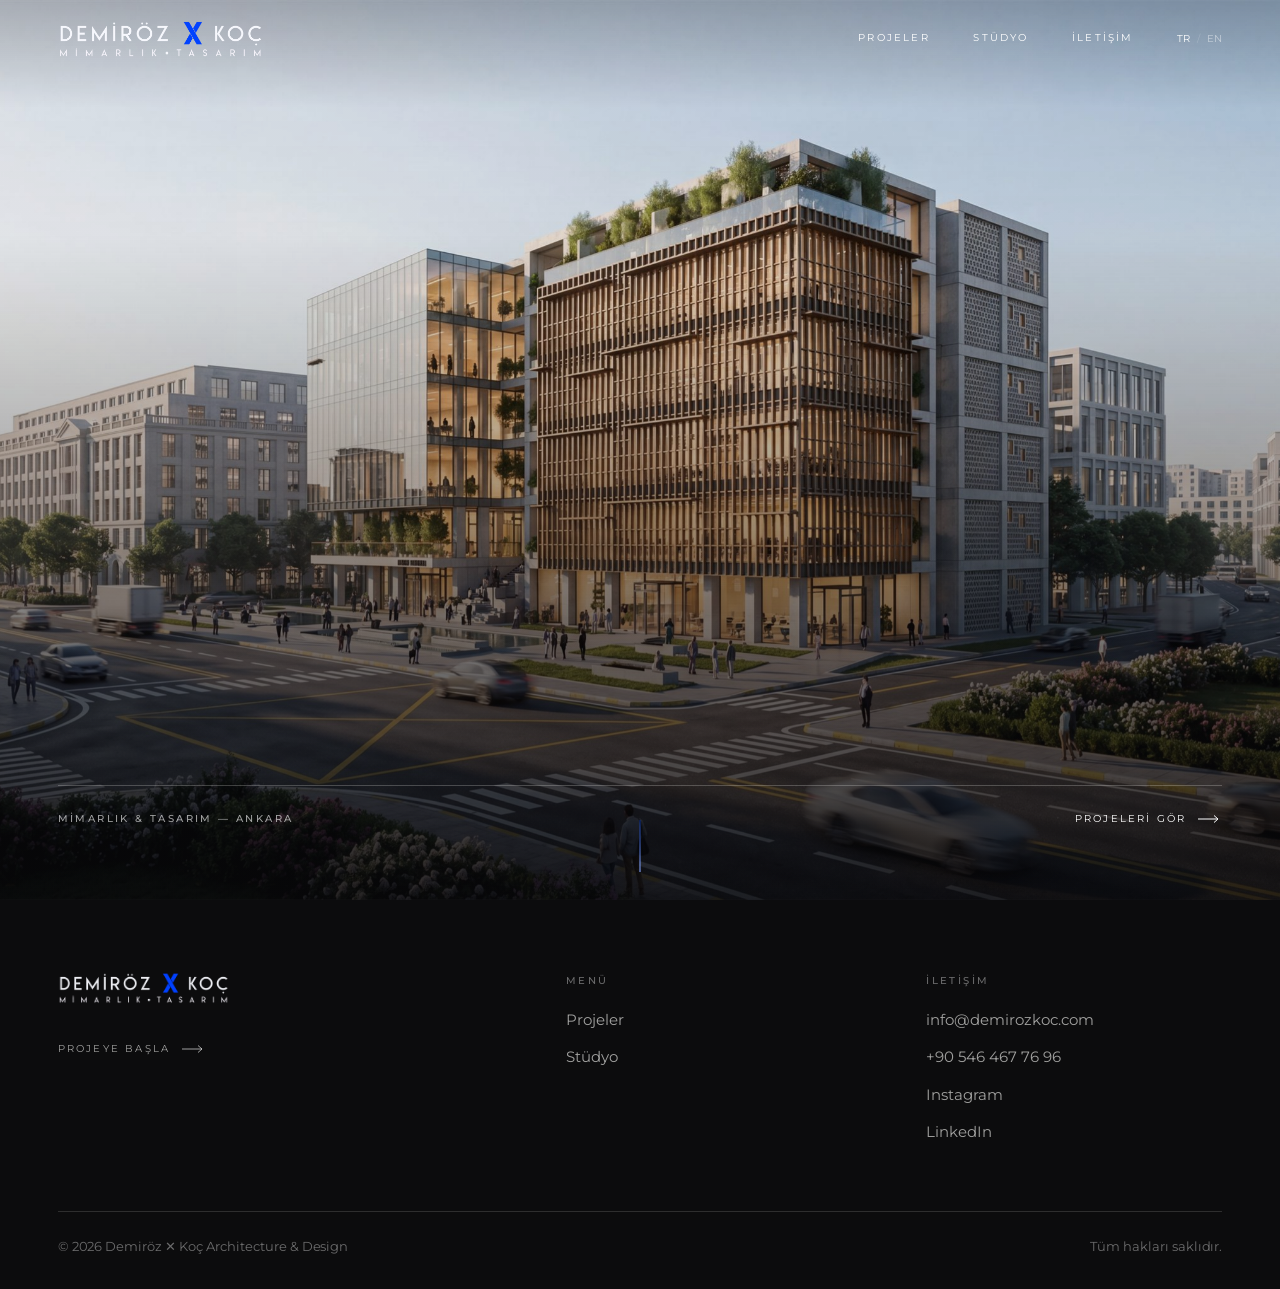
==== commit e8b09008: "Icerik rapora indirgendi, sayfa duzenleri sadelestirildi Proje sayfalarinda rapor disinda metin kalm" ====
--- a/index.html
+++ b/index.html
@@ -12,7 +12,7 @@
 <link rel="preconnect" href="https://fonts.googleapis.com">
 <link rel="preconnect" href="https://fonts.gstatic.com" crossorigin>
 <link href="https://fonts.googleapis.com/css2?family=Montserrat:wght@200;300;400;500;600&display=swap" rel="stylesheet">
-<link rel="stylesheet" href="css/main.css">
+<link rel="stylesheet" href="css/main.css?v=2">
 <meta property="og:title" content="Demiröz ✕ Koç — Mimarlık &amp; Tasarım">
 <meta property="og:description" content="Mekânı ölçüyle, ışıkla ve sessizlikle kurarız.">
 <meta property="og:type" content="website">
@@ -82,9 +82,11 @@
     </div>
     <div class="shell hero__inner">
       <div class="hero__meta">
-        <p class="lede" data-reveal data-i18n="hero.lede">Konut, ofis, kültür ve kamu yapılarında; ölçekten bağımsız olarak sakin, kalıcı ve bağlamına ait bir mimarlık üretiyoruz.</p>
+        <!-- Slogan cumlesi kaldirildi; girişte yalniz etiket ve baglanti var. -->
         <div class="hero__bar">
-          <p class="label" data-reveal data-reveal-delay="1" data-i18n="hero.label">Mimarlık &amp; Tasarım — Ankara</p>
+          <!-- Slogan cumlesi kaldirilinca sayfada hic baslik kalmamisti; bu
+               etiket paragraf yerine sayfa basligi oldu. Gorunus ayni. -->
+          <h1 class="label" data-reveal data-reveal-delay="1" data-i18n="hero.label">Mimarlık &amp; Tasarım — Ankara</h1>
           <a class="alink" href="projeler.html" data-reveal data-reveal-delay="2" style="color:#fff">
             <span data-i18n="cta.viewWorks">Projeleri Gör</span>
             <svg viewBox="0 0 24 8" aria-hidden="true"><line class="a-shaft" x1="0" y1="4" x2="20" y2="4"/><polyline class="a-head" points="16,0.5 20,4 16,7.5"/></svg>
@@ -95,46 +97,9 @@
     <span class="scroll-cue" aria-hidden="true"></span>
   </section>
 
-  <!-- ===================== ILETISIM ===================== -->
-  <section class="section shell" id="iletisim">
-    <div class="sec-head">
-      <p class="label" data-reveal data-i18n="contact.label">İletişim</p>
-      <div>
-        <h2 class="h1" data-reveal data-i18n="contact.title">Projenizden konuşalım.</h2>
-      </div>
-    </div>
-
-    <div class="split">
-      <div data-reveal>
-        <p class="label label--ink" data-i18n="contact.emailLabel">E-posta</p>
-      </div>
-      <div>
-        <a class="big-mail link" href="mailto:info@demirozkoc.com" data-reveal>info@demirozkoc.com</a>
-
-        <div class="home-contact">
-          <div data-reveal>
-            <p class="label" data-i18n="contact.phoneLabel">Telefon</p>
-            <p><a class="link" href="tel:+905464677696">+90 546 467 76 96</a></p>
-          </div>
-          <div data-reveal data-reveal-delay="1">
-            <p class="label" data-i18n="contact.socialLabel">Takip Et</p>
-            <p><a class="link" href="https://instagram.com/demiroz_koc_architects" target="_blank" rel="noopener">@demiroz_koc_architects</a></p>
-          </div>
-          <div data-reveal data-reveal-delay="2">
-            <p class="label" data-i18n="contact.studioLabel">Stüdyo</p>
-            <p>Ankara</p>
-          </div>
-        </div>
-
-        <p style="margin-top:clamp(2.5rem,6vw,3.5rem)">
-          <a class="alink" href="iletisim.html" data-reveal>
-            <span data-i18n="cta.startProject">Projeye Başla</span>
-            <svg viewBox="0 0 24 8" aria-hidden="true"><line class="a-shaft" x1="0" y1="4" x2="20" y2="4"/><polyline class="a-head" points="16,0.5 20,4 16,7.5"/></svg>
-          </a>
-        </p>
-      </div>
-    </div>
-  </section>
+  <!-- Ayri iletisim bolumu kaldirildi: e-posta, telefon ve Instagram alttaki
+       siyah footer blogunda zaten var, ikisi ust uste tekrar ediyordu.
+       Anasayfa artik yalniz render slaytindan ve footer'dan olusuyor. -->
 
 </main>
 
@@ -144,13 +109,18 @@
     <div class="foot__top">
       <div class="foot__brand">
         <img src="assets/logo-tr-w.png" data-src-tr="assets/logo-tr-w.png" data-src-en="assets/logo-en-w.png" alt="Demiröz ✕ Koç">
+        <a class="alink foot__cta" href="iletisim.html">
+          <span data-i18n="cta.startProject">Projeye Başla</span>
+          <svg viewBox="0 0 24 8" aria-hidden="true"><line class="a-shaft" x1="0" y1="4" x2="20" y2="4"/><polyline class="a-head" points="16,0.5 20,4 16,7.5"/></svg>
+        </a>
       </div>
 
       <div class="foot__col">
+        <!-- Iletisim baglantisi bu kolondan kaldirildi: logonun altindaki
+             "Projeye Başla" zaten iletisim sayfasina gidiyor. -->
         <p class="label" data-i18n="foot.navLabel">Menü</p>
         <a class="link" href="projeler.html" data-i18n="nav.works">Projeler</a>
         <a class="link" href="studyo.html"   data-i18n="nav.studio">Stüdyo</a>
-        <a class="link" href="iletisim.html" data-i18n="nav.contact">İletişim</a>
       </div>
 
       <div class="foot__col">
@@ -158,6 +128,10 @@
         <a class="link" href="mailto:info@demirozkoc.com">info@demirozkoc.com</a>
         <a class="link" href="tel:+905464677696">+90 546 467 76 96</a>
         <a class="link" href="https://www.instagram.com/demiroz_koc_architects/" target="_blank" rel="noopener">Instagram</a>
+        <!-- href bilerek yok: adres gelene kadar satir gorunur ama tiklanmaz.
+             Bos ya da "#" bir href, hicbir yere gitmeyen bozuk bir baglanti
+             olurdu. Adres geldiginde href="..." eklemek yeterli. -->
+        <a class="link" data-i18n="foot.linkedin">LinkedIn</a>
       </div>
     </div>
 
@@ -168,7 +142,7 @@
   </div>
 </footer>
 
-<script src="js/i18n.js"></script>
-<script src="js/main.js"></script>
+<script src="js/i18n.js?v=2"></script>
+<script src="js/main.js?v=2"></script>
 </body>
 </html>
--- a/css/main.css
+++ b/css/main.css
@@ -833,6 +833,68 @@
 }
 .home-contact p + p { margin-top: 0.5rem; }
 
+/* ---------- Contact page: one screen ----------
+   The black footer already carries the address lines, so the page above it is
+   just a heading and three fields. Laying the body out as a column with main
+   flexing means the footer lands at the bottom of the first viewport — visible
+   without scrolling — instead of below the fold. */
+body[data-page="contact"] {
+  display: flex;
+  flex-direction: column;
+  min-height: 100svh;
+}
+body[data-page="contact"] > main { flex: 1 0 auto; }
+
+/* If anything is ever left below the body — a viewport taller than 100svh
+   reports, an overscroll bounce — it should read as the footer continuing
+   rather than as a white gap under it. */
+html:has(body[data-page="contact"]) { background: var(--ink); }
+
+.contact-head {
+  /* Clears the fixed header by measuring it rather than guessing: the header is
+     its own vertical padding twice, plus the logo, plus its hairline. Guessing
+     with a vh value went wrong — the header grows with viewport *width* while a
+     vh padding grows with height, and at 1440x900 the two met 18px apart. */
+  padding-top: calc(
+      2 * clamp(1rem, 2.2vh, 1.6rem)     /* .site-head padding-block */
+    + clamp(1.7rem, 3vw, 2.5rem)         /* .brand img height        */
+    + 1px                                /* .site-head border-bottom */
+    + clamp(1.75rem, 4vh, 3rem)          /* clear space under it     */
+  );
+  padding-bottom: clamp(1rem, 2.5vh, 1.75rem);
+}
+/* Two fields side by side from the narrowest useful width, so the form costs
+   one row rather than two and the whole page still fits a short laptop. */
+@media (min-width: 34rem) {
+  body[data-page="contact"] .form-grid { grid-template-columns: repeat(2, minmax(0, 1fr)); }
+  body[data-page="contact"] .form-grid .is-full { grid-column: 1 / -1; }
+}
+body[data-page="contact"] .form-grid {
+  max-width: 46rem;
+  gap: clamp(1rem, 2vh, 1.5rem);
+}
+
+/* Footer runs tighter here than elsewhere. On this page the footer *is* the
+   content — the address lines the heading points at — so it has to arrive
+   inside the first screen rather than a scroll below it. */
+body[data-page="contact"] .site-foot {
+  padding-top: clamp(2rem, 4vh, 3rem);
+  padding-bottom: 1rem;
+}
+body[data-page="contact"] .foot__top { padding-bottom: clamp(1.5rem, 3vh, 2.5rem); }
+body[data-page="contact"] .foot__bottom { padding-top: 1rem; }
+
+/* Below 56rem the footer normally stacks all three blocks, which on a phone is
+   taller than the screen on its own. Here the two link columns share a row so
+   the block still lands inside the first screen. */
+@media (max-width: 55.999rem) {
+  body[data-page="contact"] .foot__top {
+    grid-template-columns: repeat(2, minmax(0, 1fr));
+    gap: clamp(1.5rem, 4vw, 2.5rem);
+  }
+  body[data-page="contact"] .foot__brand { grid-column: 1 / -1; }
+}
+
 .map-frame {
   border: 1px solid var(--line);
   background: var(--paper-2);
@@ -842,7 +904,11 @@
 .map-frame iframe { width: 100%; height: 100%; border: 0; filter: grayscale(1) contrast(1.05); }
 
 /* ==========================================================================
-   CTA band
+   CTA band — ARTIK KULLANILMIYOR
+   Projeler ve stüdyo sayfalarinin altindaki "Yeni İşler / Bir arsanız…" siyah
+   bolumu kaldirildi: hemen altindaki footer da siyahti, iki blok ust uste
+   biniyordu. Cagri artik footer'da logonun altinda tek bir baglanti
+   (.foot__cta). Kurallar duruyor, baska bir yerde gerekirse hazir.
    ========================================================================== */
 .band {
   background: var(--ink);
@@ -882,10 +948,18 @@
 @media (min-width: 56rem) {
   .foot__top { grid-template-columns: minmax(0, 1.5fr) repeat(2, minmax(0, 1fr)); }
 }
-/* No margin under the logo: nothing follows it any more. The blurb that used to
-   sit there was removed — the footer carries the logo and the two link columns,
-   nothing else. */
 .foot__brand img { height: 2rem; width: auto; }
+
+/* The only thing under the logo: the link into the contact page. It replaces the
+   dark "Yeni İşler" band that used to sit above the footer — same invitation,
+   one element instead of a whole section, and no second dark block stacked on
+   this one. Not present on the contact page itself, where it would link to the
+   page you are already reading. */
+.foot__cta {
+  margin-top: clamp(1.5rem, 3vw, 2.25rem);
+  color: rgba(251, 251, 249, 0.62);
+}
+.foot__cta:hover { color: #fff; }
 .foot__col { display: grid; gap: 0.55rem; align-content: start; }
 .foot__col .label { margin-bottom: 0.5rem; }
 .foot__bottom {
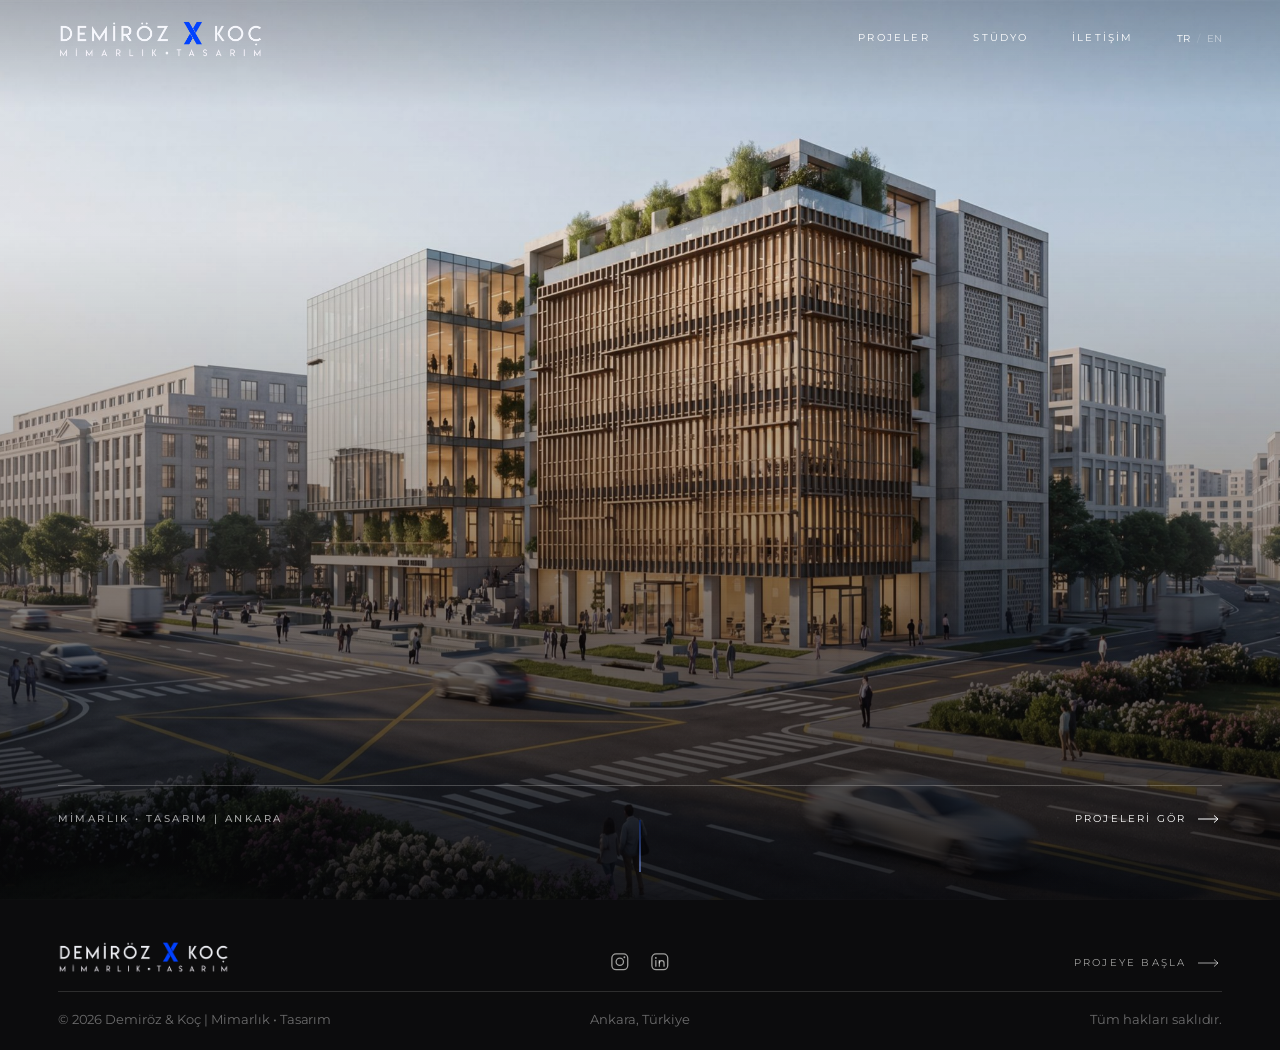
==== commit 31cbde0c: "İletişim sayfası iki kolon, footer tek satır, stüdyo yeniden hizalandı İletişim - Bilgiler sayfanın " ====
--- a/index.html
+++ b/index.html
@@ -3,29 +3,29 @@
 <head>
 <meta charset="utf-8">
 <meta name="viewport" content="width=device-width, initial-scale=1">
-<title>Demiröz ✕ Koç — Mimarlık &amp; Tasarım</title>
-<meta name="description" content="Demiröz ✕ Koç Architecture &amp; Design — konut, ofis, kültür ve konaklama yapılarında sakin, kalıcı ve bağlamına ait mimarlık.">
+<title>Demiröz &amp; Koç | Mimarlık • Tasarım</title>
+<meta name="description" content="Demiröz &amp; Koç Mimarlık • Tasarım | konut, ofis, kültür ve konaklama yapılarında sakin, kalıcı ve bağlamına ait mimarlık.">
 <!-- ONIZLEME: icerik yer tutucu oldugu surece arama motorlarina kapali.
      Yayina cikarken bu satiri SILIN. -->
 <meta name="robots" content="noindex, nofollow">
-<link rel="icon" href="assets/favicon.svg" type="image/svg+xml">
+<link rel="icon" type="image/png" href="assets/favicon.png">
 <link rel="preconnect" href="https://fonts.googleapis.com">
 <link rel="preconnect" href="https://fonts.gstatic.com" crossorigin>
 <link href="https://fonts.googleapis.com/css2?family=Montserrat:wght@200;300;400;500;600&display=swap" rel="stylesheet">
 <link rel="stylesheet" href="css/main.css?v=2">
-<meta property="og:title" content="Demiröz ✕ Koç — Mimarlık &amp; Tasarım">
+<meta property="og:title" content="Demiröz &amp; Koç | Mimarlık • Tasarım">
 <meta property="og:description" content="Mekânı ölçüyle, ışıkla ve sessizlikle kurarız.">
 <meta property="og:type" content="website">
 </head>
-<body data-page="home">
+<body data-page="home" data-title-en="Demiröz &amp; Koç | Architecture • Design">
 
 <div class="progress" id="progress" aria-hidden="true"></div>
 
 <!-- ===================== HEADER ===================== -->
 <header class="site-head" id="siteHead">
   <div class="shell site-head__inner">
-    <a class="brand" href="index.html" aria-label="Demiröz ✕ Koç — Anasayfa">
-      <img class="brand__dark"  src="assets/logo-tr.png" data-src-tr="assets/logo-tr.png" data-src-en="assets/logo-en.png" alt="Demiröz ✕ Koç Mimarlık • Tasarım">
+    <a class="brand" href="index.html" aria-label="Demiröz &amp; Koç — Anasayfa">
+      <img class="brand__dark"  src="assets/logo-tr.png" data-src-tr="assets/logo-tr.png" data-src-en="assets/logo-en.png" alt="Demiröz &amp; Koç Mimarlık • Tasarım">
       <img class="brand__light" src="assets/logo-tr-w.png" data-src-tr="assets/logo-tr-w.png" data-src-en="assets/logo-en-w.png" alt="" aria-hidden="true">
     </a>
 
@@ -57,8 +57,11 @@
     </ul>
   </nav>
   <div class="drawer__foot">
-    <span class="label" data-i18n="foot.instagram">Instagram</span>
-    <a class="link" href="https://www.instagram.com/demiroz_koc_architects/" target="_blank" rel="noopener">@demiroz_koc_architects</a>
+    <!-- Etiket "Instagram" degil "Sosyal": artik iki ag var. Kullanici adi yerine
+         ag adlari yaziyor, footer ile ayni bicim. -->
+    <span class="label" data-i18n="contact.socialLabel">Sosyal</span>
+    <a class="link" href="https://www.instagram.com/demiroz_koc_architects/" target="_blank" rel="noopener">Instagram</a>
+    <a class="link" href="https://www.linkedin.com/company/demi%CC%87r%C3%B6z-x-ko%C3%A7-architecture-design/" target="_blank" rel="noopener" data-i18n="foot.linkedin">LinkedIn</a>
     <span class="lang" role="group" aria-label="Dil / Language">
       <button type="button" data-lang-btn="tr" aria-pressed="true">TR</button>
       <span class="sep" aria-hidden="true">/</span>
@@ -86,7 +89,7 @@
         <div class="hero__bar">
           <!-- Slogan cumlesi kaldirilinca sayfada hic baslik kalmamisti; bu
                etiket paragraf yerine sayfa basligi oldu. Gorunus ayni. -->
-          <h1 class="label" data-reveal data-reveal-delay="1" data-i18n="hero.label">Mimarlık &amp; Tasarım — Ankara</h1>
+          <h1 class="label" data-reveal data-reveal-delay="1" data-i18n="hero.label">Mimarlık • Tasarım | Ankara</h1>
           <a class="alink" href="projeler.html" data-reveal data-reveal-delay="2" style="color:#fff">
             <span data-i18n="cta.viewWorks">Projeleri Gör</span>
             <svg viewBox="0 0 24 8" aria-hidden="true"><line class="a-shaft" x1="0" y1="4" x2="20" y2="4"/><polyline class="a-head" points="16,0.5 20,4 16,7.5"/></svg>
@@ -106,37 +109,47 @@
 <!-- ===================== FOOTER ===================== -->
 <footer class="site-foot">
   <div class="shell">
+    <!-- Tek satir: solda logo, ortada sosyal piktogramlar, sagda "Projeye Başla".
+         Ucu de alt hizalı, hepsi telif cizgisinin hemen ustunde duruyor.
+         Menu ve iletisim kolonlari kaldirildi (bkz. css/main.css .site-foot). -->
     <div class="foot__top">
       <div class="foot__brand">
-        <img src="assets/logo-tr-w.png" data-src-tr="assets/logo-tr-w.png" data-src-en="assets/logo-en-w.png" alt="Demiröz ✕ Koç">
+        <img src="assets/logo-tr-w.png" data-src-tr="assets/logo-tr-w.png" data-src-en="assets/logo-en-w.png" alt="Demiröz &amp; Koç">
+      </div>
+
+      <!-- Piktogram: iki ag adini yazmak yerine iki isaret. Ikisi de ayni
+           cizgi kalinliginda, ayni yuvarlak kosede kare icinde — LinkedIn'in
+           dolu resmi logosu Instagram'in cizgisel isaretinin yaninda uyumsuz
+           duruyordu. aria-label ekran okuyucu icin adi tasiyor. -->
+      <div class="foot__social">
+        <a href="https://www.instagram.com/demiroz_koc_architects/" target="_blank" rel="noopener" aria-label="Instagram">
+          <svg viewBox="0 0 24 24" aria-hidden="true" fill="none" stroke="currentColor" stroke-width="1.4" stroke-linecap="round">
+            <rect x="3.2" y="3.2" width="17.6" height="17.6" rx="4.6"/>
+            <circle cx="12" cy="12" r="4.1"/>
+            <circle cx="17.1" cy="6.9" r="1.05" fill="currentColor" stroke="none"/>
+          </svg>
+        </a>
+        <a href="https://www.linkedin.com/company/demi%CC%87r%C3%B6z-x-ko%C3%A7-architecture-design/" target="_blank" rel="noopener" aria-label="LinkedIn">
+          <svg viewBox="0 0 24 24" aria-hidden="true" fill="none" stroke="currentColor" stroke-width="1.4" stroke-linecap="round">
+            <rect x="3.2" y="3.2" width="17.6" height="17.6" rx="4.6"/>
+            <circle cx="7.6" cy="7.7" r="1.05" fill="currentColor" stroke="none"/>
+            <line x1="7.6" y1="10.6" x2="7.6" y2="16.9"/>
+            <line x1="11.5" y1="10.6" x2="11.5" y2="16.9"/>
+            <path d="M11.5 13.3a2.6 2.6 0 0 1 5.2 0v3.6"/>
+          </svg>
+        </a>
+      </div>
+
         <a class="alink foot__cta" href="iletisim.html">
           <span data-i18n="cta.startProject">Projeye Başla</span>
           <svg viewBox="0 0 24 8" aria-hidden="true"><line class="a-shaft" x1="0" y1="4" x2="20" y2="4"/><polyline class="a-head" points="16,0.5 20,4 16,7.5"/></svg>
         </a>
-      </div>
-
-      <div class="foot__col">
-        <!-- Iletisim baglantisi bu kolondan kaldirildi: logonun altindaki
-             "Projeye Başla" zaten iletisim sayfasina gidiyor. -->
-        <p class="label" data-i18n="foot.navLabel">Menü</p>
-        <a class="link" href="projeler.html" data-i18n="nav.works">Projeler</a>
-        <a class="link" href="studyo.html"   data-i18n="nav.studio">Stüdyo</a>
-      </div>
-
-      <div class="foot__col">
-        <p class="label" data-i18n="foot.contactLabel">İletişim</p>
-        <a class="link" href="mailto:info@demirozkoc.com">info@demirozkoc.com</a>
-        <a class="link" href="tel:+905464677696">+90 546 467 76 96</a>
-        <a class="link" href="https://www.instagram.com/demiroz_koc_architects/" target="_blank" rel="noopener">Instagram</a>
-        <!-- href bilerek yok: adres gelene kadar satir gorunur ama tiklanmaz.
-             Bos ya da "#" bir href, hicbir yere gitmeyen bozuk bir baglanti
-             olurdu. Adres geldiginde href="..." eklemek yeterli. -->
-        <a class="link" data-i18n="foot.linkedin">LinkedIn</a>
-      </div>
     </div>
 
     <div class="foot__bottom">
-      <p class="small">© <span id="year">2026</span> Demiröz ✕ Koç Architecture &amp; Design</p>
+      <p class="small">© <span id="year">2026</span> Demiröz &amp; Koç | <span data-i18n="foot.lockup">Mimarlık • Tasarım</span></p>
+      <!-- Sehir iki dilde de ayni, ceviri anahtari yok. -->
+      <p class="small">Ankara, Türkiye</p>
       <p class="small" data-i18n="foot.rights">Tüm hakları saklıdır.</p>
     </div>
   </div>
--- a/css/main.css
+++ b/css/main.css
@@ -603,18 +603,47 @@
   grid-template-columns: minmax(0, 1fr);
   gap: clamp(1.75rem, 4vw, 2.5rem);
 }
+/* Intro: photo left at a fixed measure, everything else right.
+   Top-aligned, so the photo's top edge starts on the paragraph's first line.
+   The right column holds the paragraphs AND the fields list — the photo is 4:5
+   and runs about 350px taller than the text alone, and that difference used to
+   be empty paper. With the fields in it the column is used to its full height,
+   and its right edge reaches the gutter (the paragraph stops at its 60ch
+   reading measure, but the fields grid spans the whole column). */
 @media (min-width: 62rem) {
   .studio-intro {
     grid-template-columns: minmax(0, 30rem) minmax(0, 1fr);
-    gap: clamp(2rem, 6vw, 5rem);
+    gap: clamp(2rem, 5vw, 4.5rem);
     align-items: start;
   }
-}
-/* Mirror of the above for the founder block: text first, portrait after.
-   A single person in the .team card grid leaves an obvious hole where the
-   second and third cards would be, so the portrait sits beside the text. */
-@media (min-width: 62rem) {
-  .studio-intro--flip { grid-template-columns: minmax(0, 1fr) minmax(0, 22rem); }
+  /* Founder block: the mirror of the intro, column for column — content left,
+     image right, and the image on the same 30rem measure as the office photo.
+     Both photographs on the page are therefore exactly the same width, which is
+     what makes the pair read as designed rather than as two separate accidents.
+     Top-aligned, so the portrait starts on the "Burak Koç" line, below the
+     "Kurucu" label — the same relationship the office photo has to its
+     paragraph. Centring it put the portrait's top edge above the label. */
+  .studio-intro--flip {
+    grid-template-columns: minmax(0, 1fr) minmax(0, 30rem);
+    align-items: start;
+  }
+  /* Two by two, not four across: inside the right column four tracks would be
+     ~170px each and every title would wrap. */
+  .studio-intro .fields { grid-template-columns: repeat(2, minmax(0, 1fr)); }
+}
+
+/* ---------- Founder: its own spread ----------
+   A full screen of its own, on a slightly different ground, with the content on
+   its vertical centre. Scrolled into view it holds the screen alone. Before
+   this it ran on in the same paper as the fields list above it, and the
+   portrait's top edge landed at an arbitrary point among that list's hairlines —
+   which is exactly what reads as undesigned. */
+.studio-founder {
+  background: var(--paper-2);
+  padding-block: clamp(3.5rem, 9vh, 7rem);
+  min-height: 100svh;
+  display: grid;
+  align-content: center;
 }
 
 .studio-intro__media {
@@ -628,12 +657,17 @@
   object-fit: cover;
 }
 /* The office frame is a warm orange against cold glass; easing the saturation
-   lets it sit next to the logo blue without competing with it. */
-.studio-intro__media--office img { filter: saturate(0.88); }
+   lets it sit next to the logo blue without competing with it.
+   Portrait, not landscape: the source file is only 736px wide, so a landscape
+   crop could never be shown large enough to hold its side of the page. Upright
+   at 4:5 it has the same presence at half the width. */
+.studio-intro__media--office img { filter: saturate(0.88); aspect-ratio: 4 / 5; }
 
 /* Square, as the source portrait is — cropping it to 3/4 cut the sides off.
-   Capped in rem so it never fills a phone's whole width. */
-.studio-intro__media--portrait { max-width: 22rem; }
+   No max-width: above 62rem the grid's second column already caps it at 30rem,
+   and below that the blocks stack, where a cap only made the portrait narrower
+   than the office photo beside it in the same stack — 480px against 699px on a
+   768px tablet. Both fill the column now. */
 .studio-intro__media--portrait img { aspect-ratio: 1; }
 
 /* Definition list — services, credits, awards */
@@ -833,21 +867,26 @@
 }
 .home-contact p + p { margin-top: 0.5rem; }
 
-/* ---------- Contact page: one screen ----------
-   The black footer already carries the address lines, so the page above it is
-   just a heading and three fields. Laying the body out as a column with main
-   flexing means the footer lands at the bottom of the first viewport — visible
-   without scrolling — instead of below the fold. */
-body[data-page="contact"] {
-  display: flex;
-  flex-direction: column;
+/* ---------- Contact page: page height ----------
+   The black block behaves as it does on the home and studio pages: below the
+   fold, reached by scrolling. It does not get there on its own — the two columns
+   are only about 500px tall, so without help the footer would start halfway up
+   the first screen. Giving main a full screen as its floor pushes the block past
+   the fold, exactly the way the home page's min-height:100svh hero does.
+
+   align-content centres the surplus instead of dumping it under the content, so
+   the extra height reads as margin rather than as an unfinished gap. It is safe
+   on short screens: min-height lets the container grow past a screen when the
+   content needs it, and once it does there is no surplus left to centre. */
+body[data-page="contact"] > main {
   min-height: 100svh;
-}
-body[data-page="contact"] > main { flex: 1 0 auto; }
-
-/* If anything is ever left below the body — a viewport taller than 100svh
-   reports, an overscroll bounce — it should read as the footer continuing
-   rather than as a white gap under it. */
+  display: grid;
+  align-content: center;
+}
+
+/* Anything left under the body — an overscroll bounce, a viewport taller than
+   100svh reports — should read as the footer continuing rather than as a white
+   gap below it. */
 html:has(body[data-page="contact"]) { background: var(--ink); }
 
 .contact-head {
@@ -861,38 +900,59 @@
     + 1px                                /* .site-head border-bottom */
     + clamp(1.75rem, 4vh, 3rem)          /* clear space under it     */
   );
-  padding-bottom: clamp(1rem, 2.5vh, 1.75rem);
-}
-/* Two fields side by side from the narrowest useful width, so the form costs
-   one row rather than two and the whole page still fits a short laptop. */
+  padding-bottom: clamp(3rem, 8vh, 6rem);
+}
+/* Two fields side by side once there is room for them. */
 @media (min-width: 34rem) {
   body[data-page="contact"] .form-grid { grid-template-columns: repeat(2, minmax(0, 1fr)); }
   body[data-page="contact"] .form-grid .is-full { grid-column: 1 / -1; }
 }
-body[data-page="contact"] .form-grid {
-  max-width: 46rem;
-  gap: clamp(1rem, 2vh, 1.5rem);
-}
-
-/* Footer runs tighter here than elsewhere. On this page the footer *is* the
-   content — the address lines the heading points at — so it has to arrive
-   inside the first screen rather than a scroll below it. */
-body[data-page="contact"] .site-foot {
-  padding-top: clamp(2rem, 4vh, 3rem);
-  padding-bottom: 1rem;
-}
-body[data-page="contact"] .foot__top { padding-bottom: clamp(1.5rem, 3vh, 2.5rem); }
-body[data-page="contact"] .foot__bottom { padding-top: 1rem; }
-
-/* Below 56rem the footer normally stacks all three blocks, which on a phone is
-   taller than the screen on its own. Here the two link columns share a row so
-   the block still lands inside the first screen. */
-@media (max-width: 55.999rem) {
-  body[data-page="contact"] .foot__top {
-    grid-template-columns: repeat(2, minmax(0, 1fr));
-    gap: clamp(1.5rem, 4vw, 2.5rem);
-  }
-  body[data-page="contact"] .foot__brand { grid-column: 1 / -1; }
+body[data-page="contact"] .form-grid { gap: clamp(1.25rem, 2.2vw, 1.75rem); }
+
+/* ---------- Contact page: details beside the form ----------
+   Two columns. The details sit on the left at reading size; the form is boxed on
+   the right. The black footer carries the same e-mail and phone, but on this
+   page those details are what the visitor came for — they should not have to
+   read them out of the block at the very bottom. */
+.contact-grid {
+  display: grid;
+  gap: clamp(2rem, 4.5vw, 4.5rem);
+  grid-template-columns: minmax(0, 1fr);
+  align-items: start;
+}
+@media (min-width: 56rem) {
+  .contact-grid { grid-template-columns: repeat(2, minmax(0, 1fr)); }
+}
+
+.contact-info { display: grid; gap: clamp(1.35rem, 3vh, 2.25rem); align-content: start; }
+/* justify-items keeps the underline animation on .link the width of the text
+   rather than the width of the column. */
+.contact-block { display: grid; gap: 0.4rem; justify-items: start; }
+/* One step above body size: big enough to read as the page's content, small
+   enough that a street address, when there is one, still fits on two lines. */
+.contact-line {
+  font-family: var(--font-display);
+  font-weight: 300;
+  font-size: clamp(1rem, 1.5vw, 1.25rem);
+  line-height: 1.45;
+  letter-spacing: -0.015em;
+}
+
+/* Hairline, no fill. Every surface on the light pages is paper with rules drawn
+   on it — a filled card would be the only panel of its kind on the site. */
+.contact-box {
+  border: 1px solid var(--line);
+  padding: clamp(1.35rem, 2.6vw, 2.25rem);
+}
+.contact-box > .h2 { margin-bottom: clamp(1.1rem, 2.4vh, 1.75rem); }
+/* The 46rem cap below is for a form spanning the page; inside the box the
+   column is already narrow. */
+body[data-page="contact"] .contact-box .form-grid { max-width: none; }
+/* Between these two widths the page is already two columns while the viewport
+   is still narrow, so the box is too tight for two fields side by side. The
+   34rem rule below applies to the viewport, not to this container. */
+@media (min-width: 56rem) and (max-width: 74.999rem) {
+  body[data-page="contact"] .contact-box .form-grid { grid-template-columns: minmax(0, 1fr); }
 }
 
 .map-frame {
@@ -931,45 +991,79 @@
 /* ==========================================================================
    Footer
    ========================================================================== */
+/* Three revisions took this from 429px to one line plus a rule. It started as
+   three stacked columns — menu links, contact lines, a logo block — 389px tall
+   on a 900px screen, more than half of it padding: a section, not a footer.
+   Now: logo, two pictograms, one link, all on a single bottom-aligned row.
+   The menu and contact columns are gone; the header carries the nav and the
+   contact page carries the e-mail, phone and address at reading size. */
 .site-foot {
   background: var(--ink);
   color: rgba(251,251,249,0.62);
-  padding-top: clamp(3.5rem, 8vh, 6rem);
-  padding-bottom: 2rem;
+  padding-top: clamp(2rem, 4.5vh, 3.25rem);
+  padding-bottom: 1.25rem;
 }
 .site-foot a { color: rgba(251,251,249,0.62); transition: color 0.4s var(--swift); }
 .site-foot a:hover { color: #fff; }
 .site-foot .label { color: rgba(251,251,249,0.4); }
+
+/* 1fr auto 1fr rather than three auto tracks: only equal outer tracks put the
+   pictograms on the true centre of the page, whatever the logo and the link
+   happen to measure. align-items: end is what makes the logo and the link share
+   a baseline just above the rule, which is the whole point of the row. */
 .foot__top {
   display: grid;
-  gap: clamp(2.5rem, 6vw, 4rem);
-  padding-bottom: clamp(3rem, 7vh, 5rem);
-}
-@media (min-width: 56rem) {
-  .foot__top { grid-template-columns: minmax(0, 1.5fr) repeat(2, minmax(0, 1fr)); }
-}
-.foot__brand img { height: 2rem; width: auto; }
-
-/* The only thing under the logo: the link into the contact page. It replaces the
-   dark "Yeni İşler" band that used to sit above the footer — same invitation,
-   one element instead of a whole section, and no second dark block stacked on
-   this one. Not present on the contact page itself, where it would link to the
-   page you are already reading. */
+  grid-template-columns: minmax(0, 1fr) auto minmax(0, 1fr);
+  align-items: end;
+  gap: clamp(1.25rem, 3vw, 2.5rem);
+  padding-bottom: clamp(0.9rem, 2vh, 1.35rem);
+}
+.foot__brand img { height: 2rem; width: auto; display: block; }
+.foot__social { display: flex; align-items: center; gap: 1.15rem; }
+.foot__social svg { width: 1.35rem; height: 1.35rem; display: block; }
+/* The link into the contact page. It replaces the dark "Yeni İşler" band that
+   used to sit above the footer — same invitation, one element instead of a whole
+   section. Not present on the contact page itself, where it would link to the
+   page you are already reading; the empty third track keeps the pictograms
+   centred there all the same. */
 .foot__cta {
-  margin-top: clamp(1.5rem, 3vw, 2.25rem);
+  justify-self: end;
   color: rgba(251, 251, 249, 0.62);
+  /* Nudged down by half its own optical overshoot: the arrow's stroke sits
+     above the cap line, so an exact baseline match reads as too high. */
+  padding-bottom: 1px;
 }
 .foot__cta:hover { color: #fff; }
-.foot__col { display: grid; gap: 0.55rem; align-content: start; }
-.foot__col .label { margin-bottom: 0.5rem; }
+
+/* On a phone the three items cannot share a row — the logo alone is ~110px and
+   the link ~130px of tracked caps. Stacked left, each on its own line. */
+@media (max-width: 47.999rem) {
+  .foot__top {
+    grid-template-columns: minmax(0, 1fr);
+    align-items: start;
+    justify-items: start;
+    gap: 1.5rem;
+  }
+  .foot__cta { justify-self: start; }
+}
+
+/* Grid, not flex with space-between: the city has to sit on the centre of the
+   page, and space-between only centres the middle item when the outer two
+   happen to be the same width. */
 .foot__bottom {
   border-top: 1px solid rgba(251,251,249,0.14);
-  padding-top: 1.5rem;
-  display: flex;
-  flex-wrap: wrap;
-  gap: 0.6rem 1.75rem;
-  justify-content: space-between;
+  padding-top: 1.1rem;
+  display: grid;
+  grid-template-columns: minmax(0, 1fr) auto minmax(0, 1fr);
   align-items: center;
+  gap: 0.5rem 1.75rem;
+}
+.foot__bottom > :nth-child(2) { text-align: center; }
+.foot__bottom > :nth-child(3) { text-align: right; }
+@media (max-width: 47.999rem) {
+  .foot__bottom { grid-template-columns: minmax(0, 1fr); }
+  .foot__bottom > :nth-child(2),
+  .foot__bottom > :nth-child(3) { text-align: left; }
 }
 .foot__bottom .small { color: rgba(251,251,249,0.4); }
 
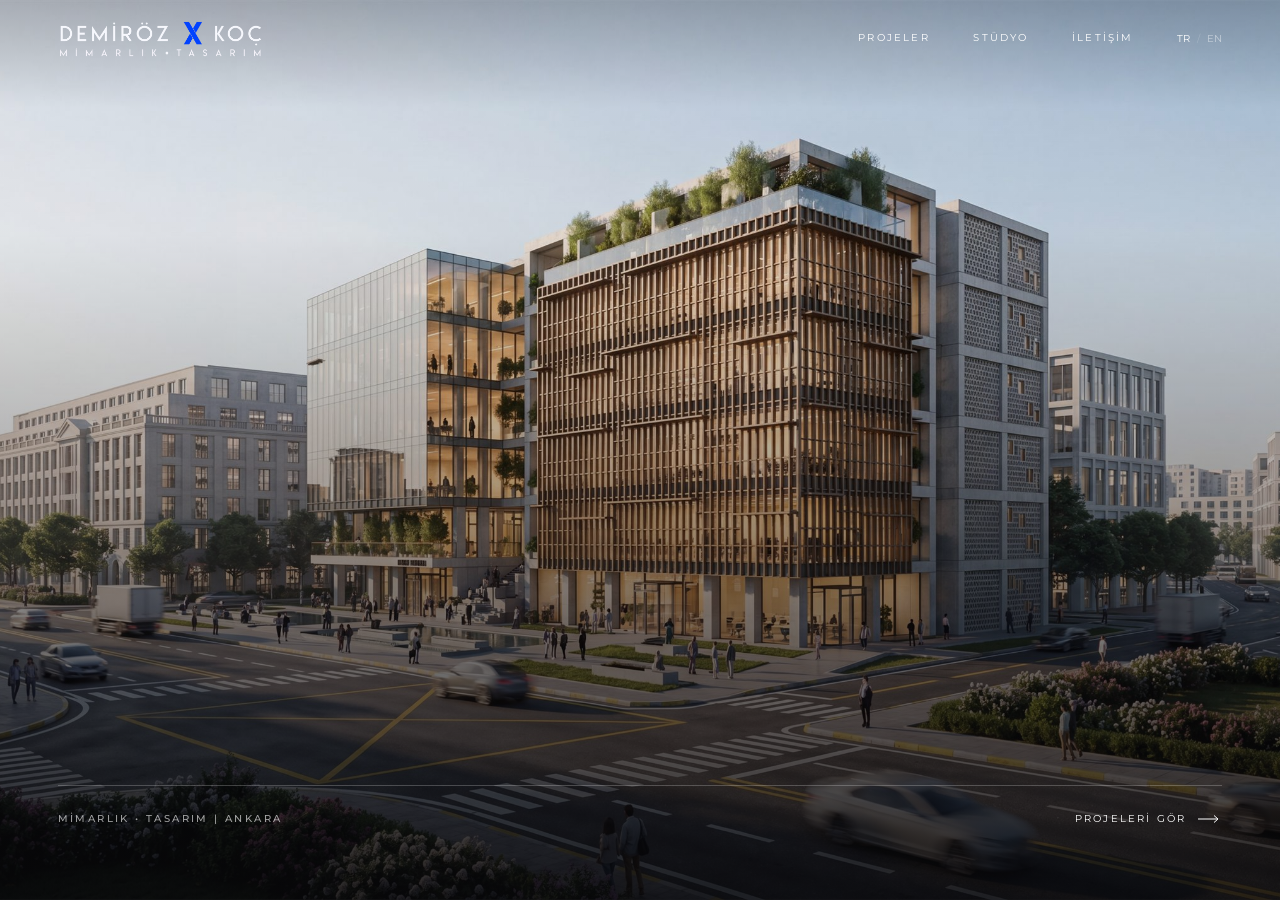
==== commit 1847686f: "Anasayfadan siyah footer bloğu kaldırıldı Anasayfa artık tam olarak bir ekran: yalnız render slaytı," ====
--- a/index.html
+++ b/index.html
@@ -97,63 +97,17 @@
         </div>
       </div>
     </div>
-    <span class="scroll-cue" aria-hidden="true"></span>
   </section>
 
-  <!-- Ayri iletisim bolumu kaldirildi: e-posta, telefon ve Instagram alttaki
-       siyah footer blogunda zaten var, ikisi ust uste tekrar ediyordu.
-       Anasayfa artik yalniz render slaytindan ve footer'dan olusuyor. -->
+  <!-- Anasayfada baska hicbir bolum yok: alttaki siyah blok da kaldirildi,
+       yani sayfa tam olarak bir ekran ve kaydirma yok. Iletisim bilgileri,
+       telif satiri ve sosyal baglantilar diger sayfalarin footer'inda duruyor;
+       buradan cikis noktalari ust menu ve "Projeleri Gör".
+       Asagi ok isareti (.scroll-cue) da kaldirildi — kaydirilacak bir sey
+       olmadigi icin yaniltici olurdu. -->
 
 </main>
 
-<!-- ===================== FOOTER ===================== -->
-<footer class="site-foot">
-  <div class="shell">
-    <!-- Tek satir: solda logo, ortada sosyal piktogramlar, sagda "Projeye Başla".
-         Ucu de alt hizalı, hepsi telif cizgisinin hemen ustunde duruyor.
-         Menu ve iletisim kolonlari kaldirildi (bkz. css/main.css .site-foot). -->
-    <div class="foot__top">
-      <div class="foot__brand">
-        <img src="assets/logo-tr-w.png" data-src-tr="assets/logo-tr-w.png" data-src-en="assets/logo-en-w.png" alt="Demiröz &amp; Koç">
-      </div>
-
-      <!-- Piktogram: iki ag adini yazmak yerine iki isaret. Ikisi de ayni
-           cizgi kalinliginda, ayni yuvarlak kosede kare icinde — LinkedIn'in
-           dolu resmi logosu Instagram'in cizgisel isaretinin yaninda uyumsuz
-           duruyordu. aria-label ekran okuyucu icin adi tasiyor. -->
-      <div class="foot__social">
-        <a href="https://www.instagram.com/demiroz_koc_architects/" target="_blank" rel="noopener" aria-label="Instagram">
-          <svg viewBox="0 0 24 24" aria-hidden="true" fill="none" stroke="currentColor" stroke-width="1.4" stroke-linecap="round">
-            <rect x="3.2" y="3.2" width="17.6" height="17.6" rx="4.6"/>
-            <circle cx="12" cy="12" r="4.1"/>
-            <circle cx="17.1" cy="6.9" r="1.05" fill="currentColor" stroke="none"/>
-          </svg>
-        </a>
-        <a href="https://www.linkedin.com/company/demi%CC%87r%C3%B6z-x-ko%C3%A7-architecture-design/" target="_blank" rel="noopener" aria-label="LinkedIn">
-          <svg viewBox="0 0 24 24" aria-hidden="true" fill="none" stroke="currentColor" stroke-width="1.4" stroke-linecap="round">
-            <rect x="3.2" y="3.2" width="17.6" height="17.6" rx="4.6"/>
-            <circle cx="7.6" cy="7.7" r="1.05" fill="currentColor" stroke="none"/>
-            <line x1="7.6" y1="10.6" x2="7.6" y2="16.9"/>
-            <line x1="11.5" y1="10.6" x2="11.5" y2="16.9"/>
-            <path d="M11.5 13.3a2.6 2.6 0 0 1 5.2 0v3.6"/>
-          </svg>
-        </a>
-      </div>
-
-        <a class="alink foot__cta" href="iletisim.html">
-          <span data-i18n="cta.startProject">Projeye Başla</span>
-          <svg viewBox="0 0 24 8" aria-hidden="true"><line class="a-shaft" x1="0" y1="4" x2="20" y2="4"/><polyline class="a-head" points="16,0.5 20,4 16,7.5"/></svg>
-        </a>
-    </div>
-
-    <div class="foot__bottom">
-      <p class="small">© <span id="year">2026</span> Demiröz &amp; Koç | <span data-i18n="foot.lockup">Mimarlık • Tasarım</span></p>
-      <!-- Sehir iki dilde de ayni, ceviri anahtari yok. -->
-      <p class="small">Ankara, Türkiye</p>
-      <p class="small" data-i18n="foot.rights">Tüm hakları saklıdır.</p>
-    </div>
-  </div>
-</footer>
 
 <script src="js/i18n.js?v=2"></script>
 <script src="js/main.js?v=2"></script>
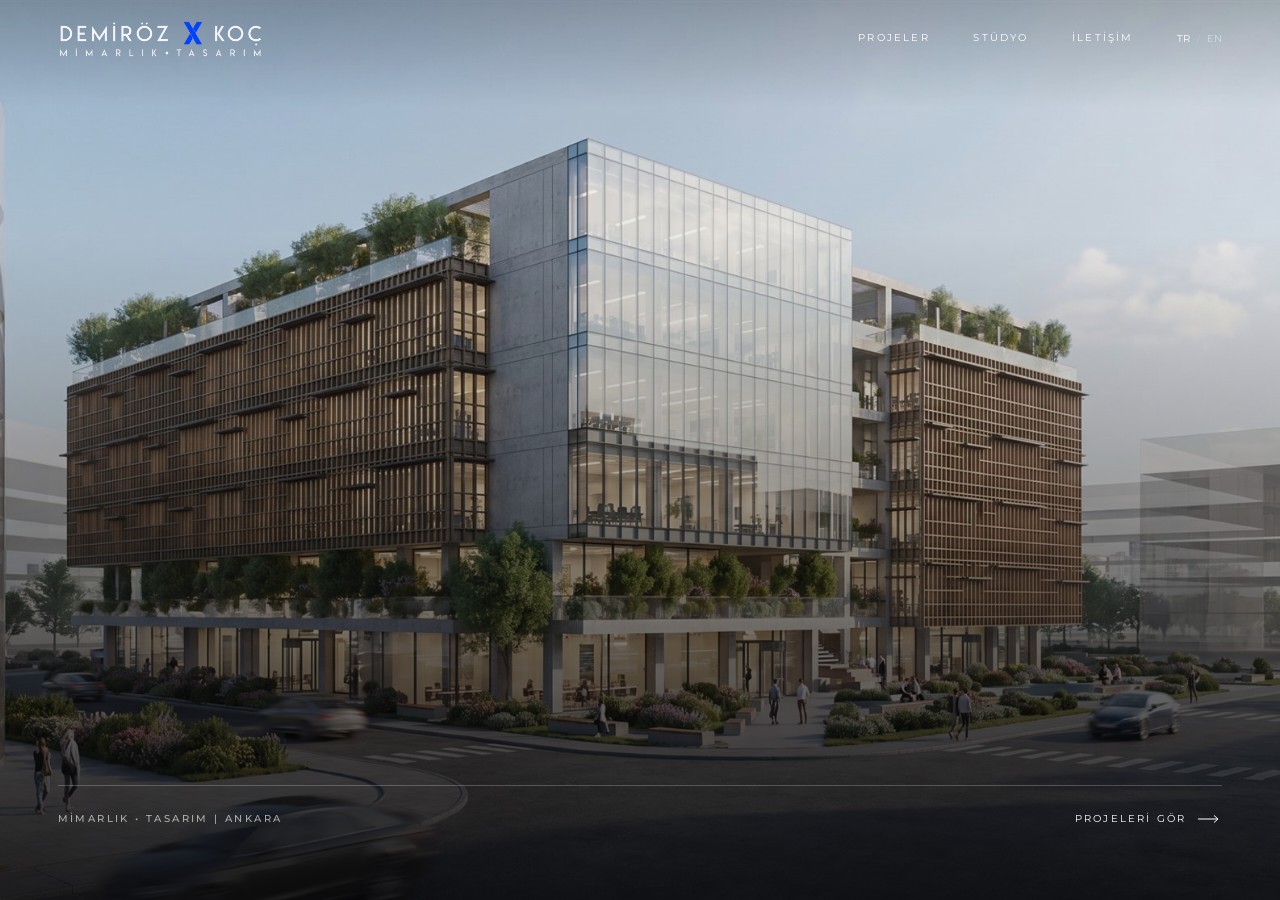
==== commit 20b77367: "Zabjelo yeniden kurgulandı, metinler kaynak dosyalardan Zabjelo - Künye, VERI/zabjelo community cent" ====
--- a/index.html
+++ b/index.html
@@ -74,13 +74,20 @@
 
   <!-- ===================== HERO ===================== -->
   <section class="hero" id="hero">
-    <!-- Render slaytı — her kare farkli bir projeden. -->
+    <!-- Render slaytı. Sira kuralı onceki duzenden aynen suruyor: ust uste iki
+         kare ayni projeden olmuyor ve dagilim ayni — Zabjelo iki, Merzifon iki,
+         Tekirdağ bir, Yeşilbayır bir kare.
+         Ilk kare Zabjelo'nun kapak renderi: proje kartinda, proje sayfasinin
+         basinda ve sitenin girisinde artik ayni goruntu var. Eski ilk kare
+         (hero.jpg) ucuncu sirada; arasinda baska bir proje oldugu icin iki
+         Zabjelo karesi pes pese dusmuyor. Yerini almak icin listeden cikan
+         terraces.jpg proje sayfasinda duruyor. -->
     <div class="hero__media" id="heroSlides">
-      <img src="assets/img/zabjelo/hero.jpg"         class="is-on" alt="" aria-hidden="true" fetchpriority="high">
+      <img src="assets/img/zabjelo/cover.jpg"        class="is-on" alt="" aria-hidden="true" fetchpriority="high">
       <img src="assets/img/merzifon/render-01.jpg"   alt="" aria-hidden="true" loading="lazy">
+      <img src="assets/img/zabjelo/hero.jpg"         alt="" aria-hidden="true" loading="lazy">
       <img src="assets/img/tekirdag/render-02.jpg"   alt="" aria-hidden="true" loading="lazy">
       <img src="assets/img/yesilbayir/render-02.jpg" alt="" aria-hidden="true" loading="lazy">
-      <img src="assets/img/zabjelo/terraces.jpg"     alt="" aria-hidden="true" loading="lazy">
       <img src="assets/img/merzifon/render-05.jpg"   alt="" aria-hidden="true" loading="lazy">
     </div>
     <div class="shell hero__inner">
--- a/css/main.css
+++ b/css/main.css
@@ -955,6 +955,13 @@
   body[data-page="contact"] .contact-box .form-grid { grid-template-columns: minmax(0, 1fr); }
 }
 
+/* Tasarim kriterleri: her madde kendi satirinda, alt alta. Paragraf araligi
+   (1.35em) sekiz madde icin fazlaydi — liste degil, sekiz ayri paragraf gibi
+   okunuyordu. Grid gap daha sik; .body-text'in kendi araligi burada kapatiliyor
+   yoksa ikisi ust uste binerdi. */
+.crit { display: grid; gap: 0.8em; margin-top: 1.1rem; }
+.crit .body-text + .body-text { margin-top: 0; }
+
 .map-frame {
   border: 1px solid var(--line);
   background: var(--paper-2);
